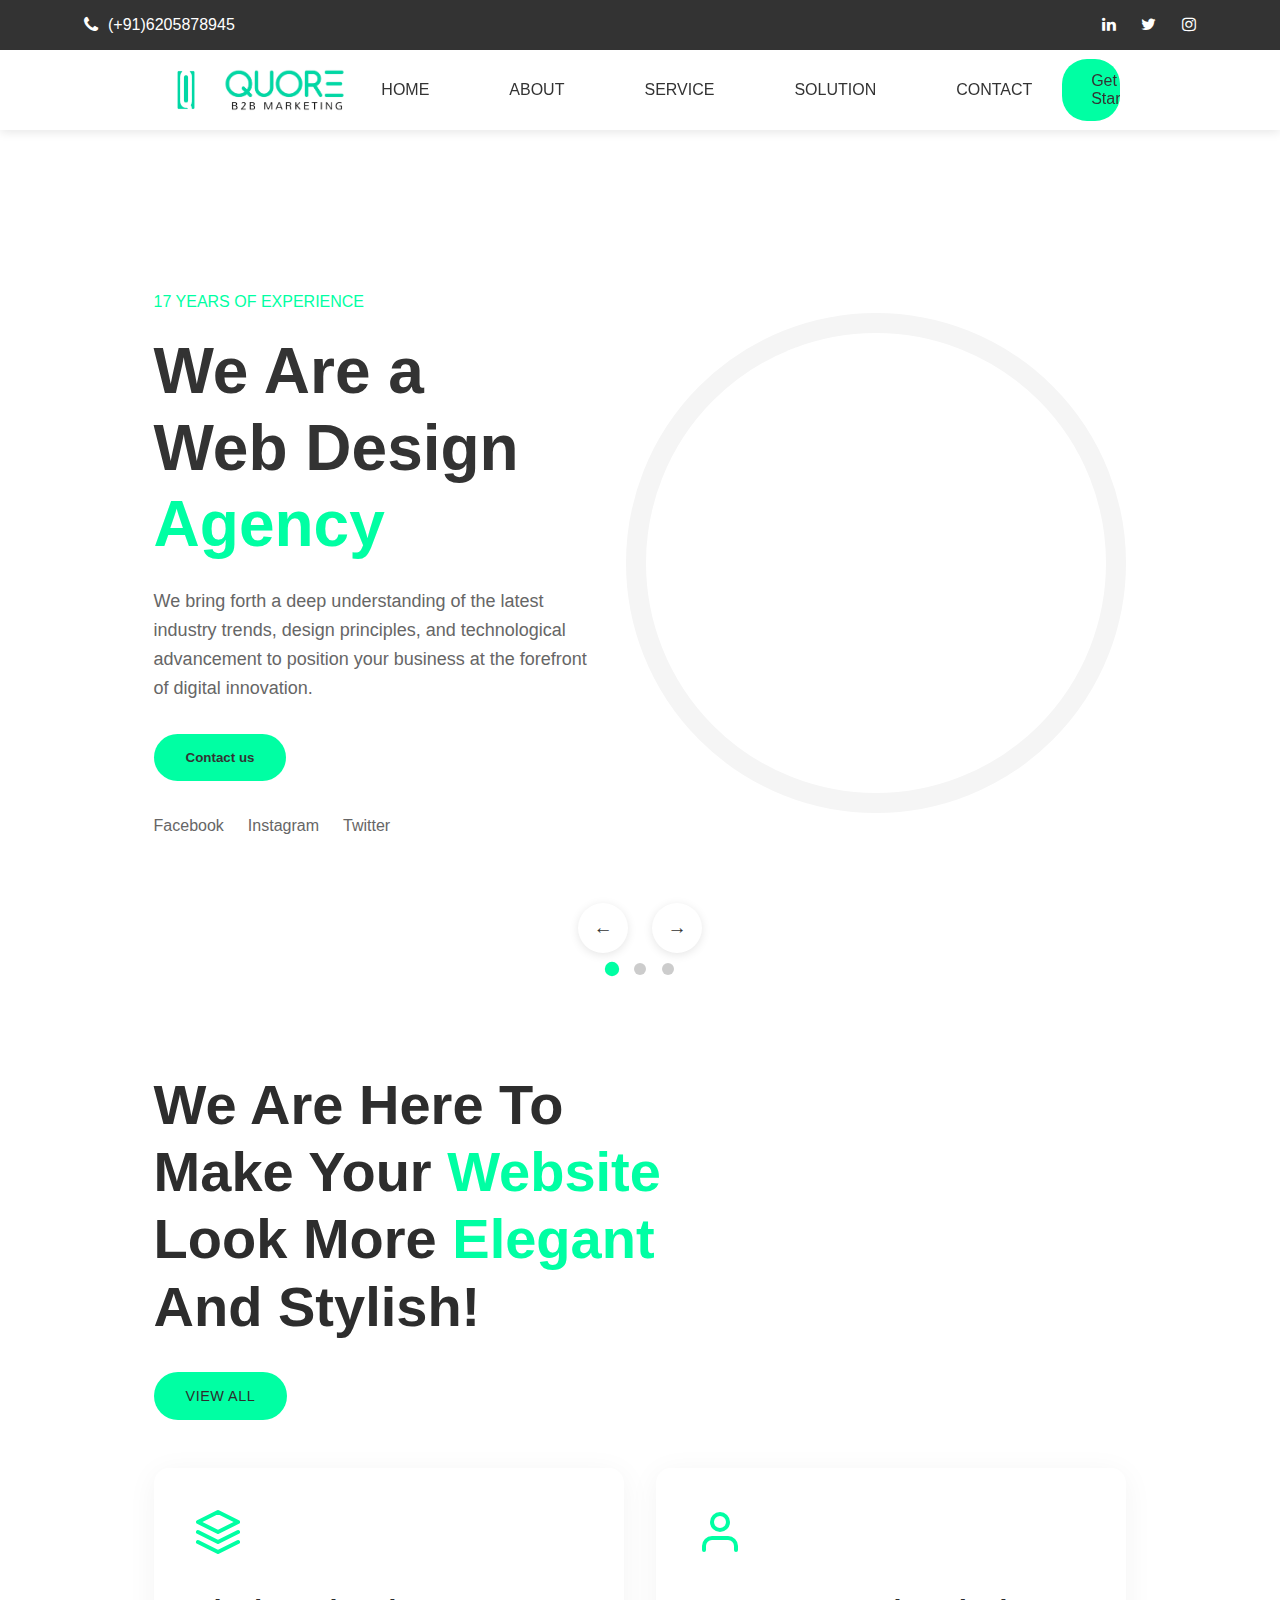
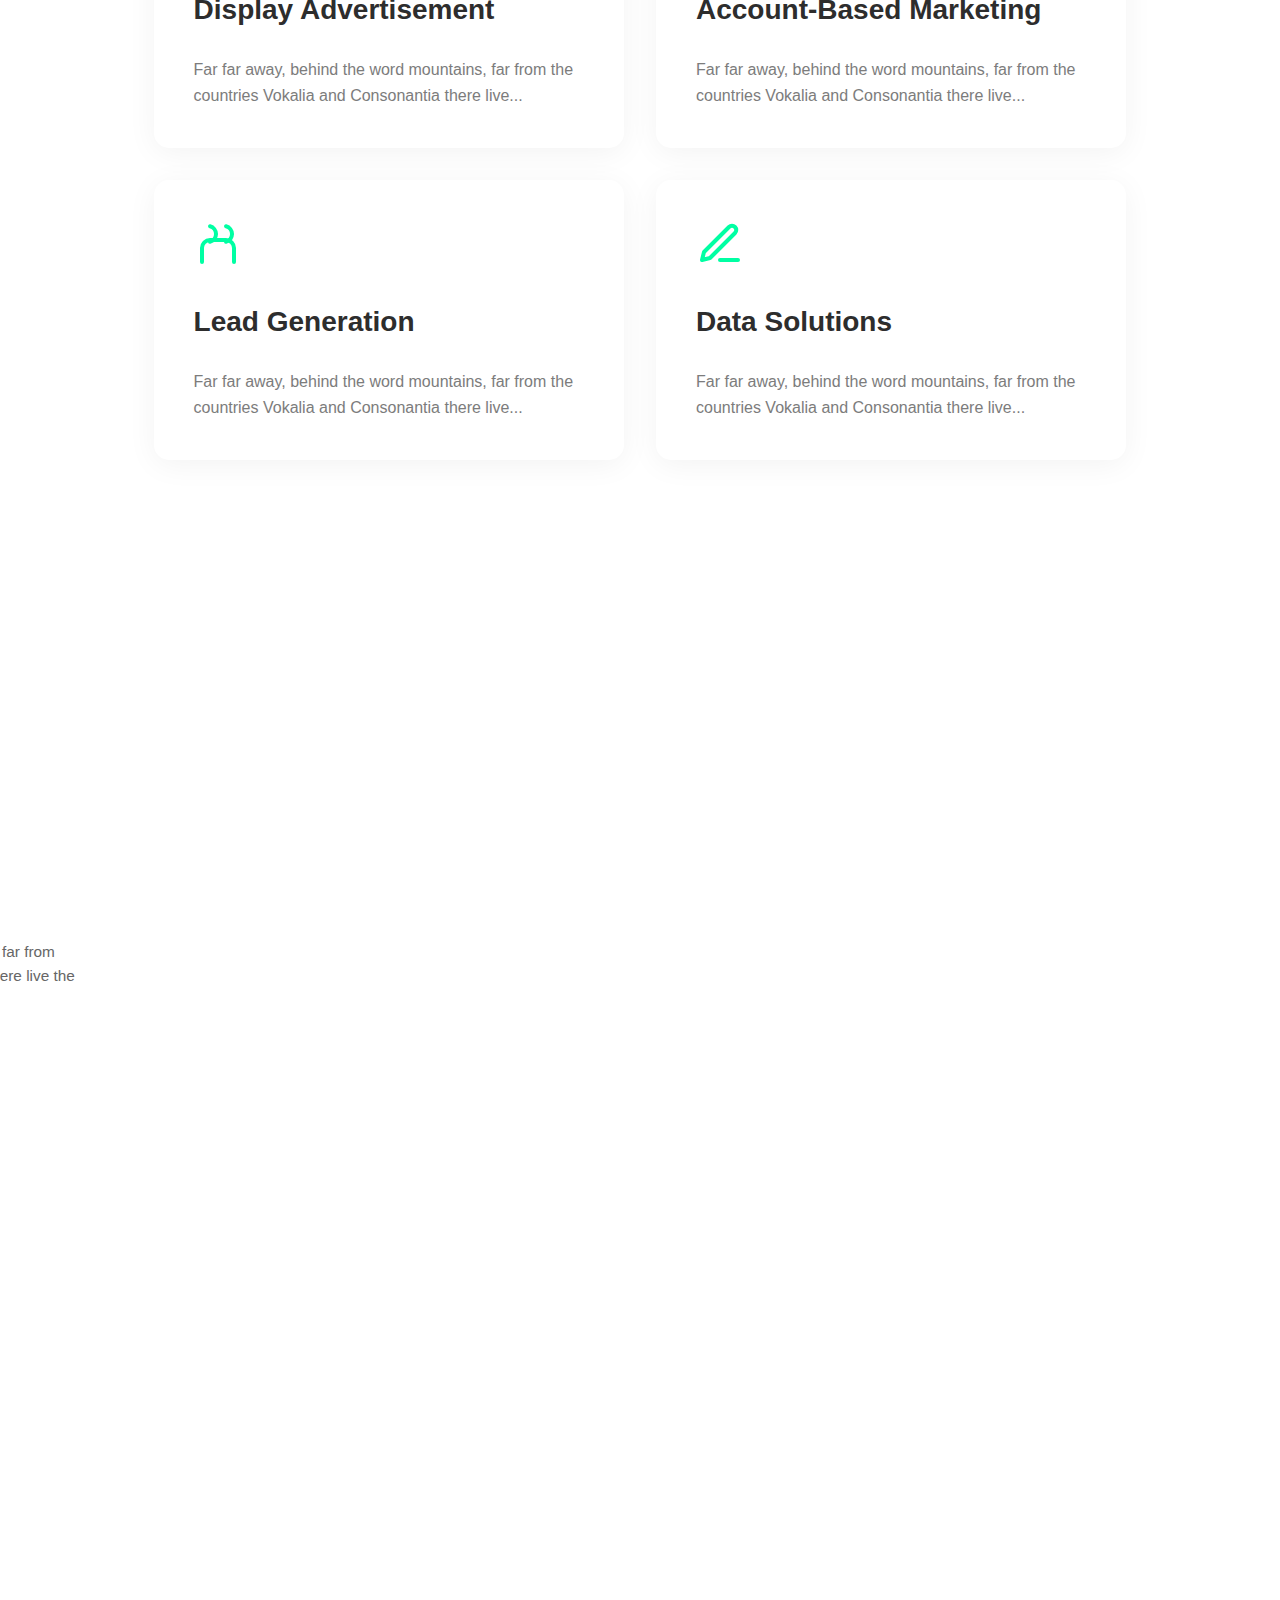
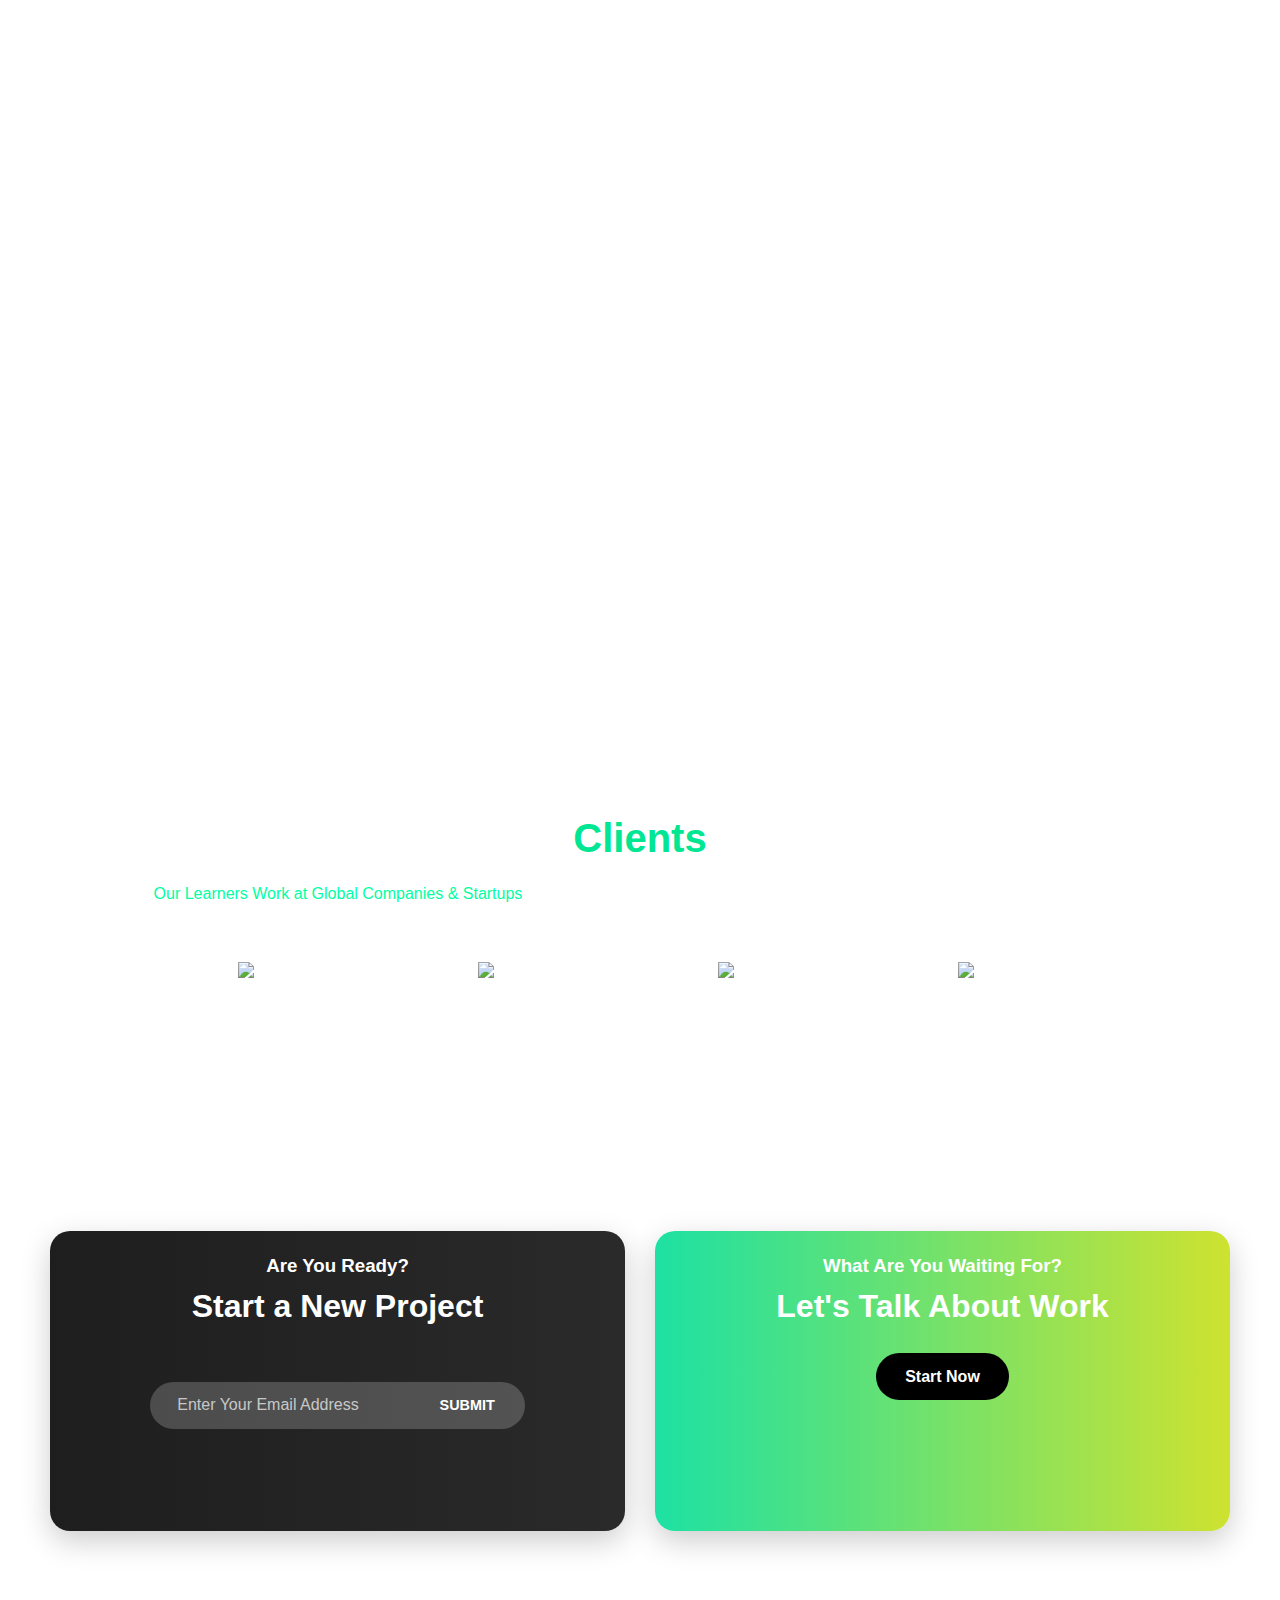
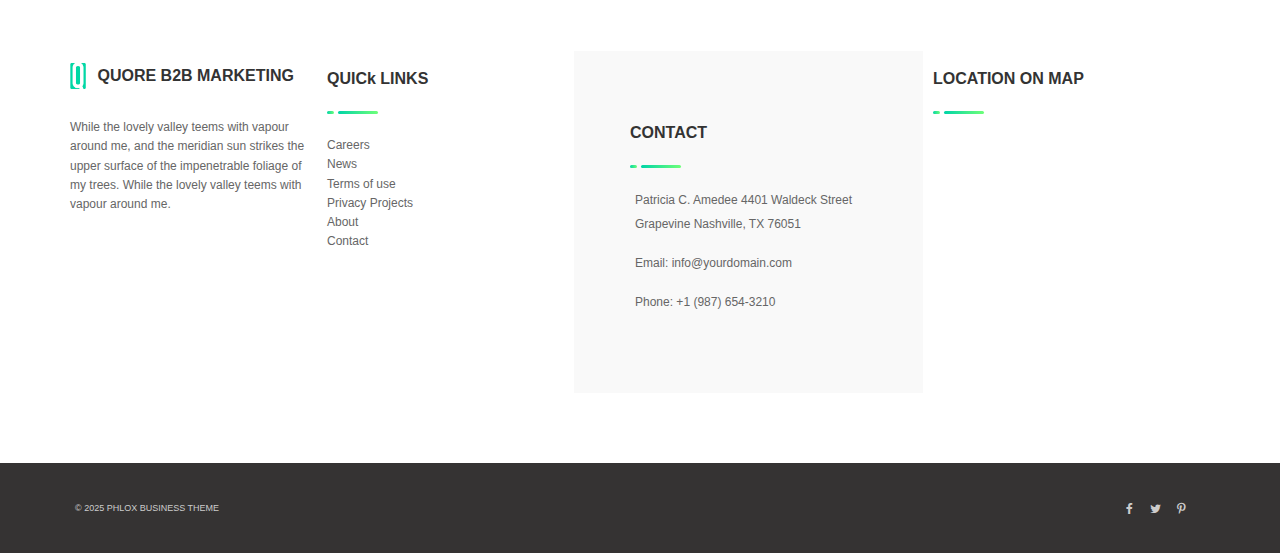
==== index.html @ 12287115 "publish to github" ====
<!DOCTYPE html>
<html lang="en">
  <head>
    <meta charset="UTF-8" />
    <meta name="viewport" content="width=device-width, initial-scale=1.0" />
    <link rel="stylesheet" href="https://cdnjs.cloudflare.com/ajax/libs/font-awesome/4.7.0/css/font-awesome.min.css">
    <link rel="stylesheet" href="styles/styles.css">
    <link rel="stylesheet" href="styles/service.css">
    <link rel="stylesheet" href="styles/home.css">
    <title> QUORE | B2B MARKETING</title>
  </head>
  <body>

    <footer id="footer">
        <div id="contact">
            <i class="fa fa-phone"></i>
            <span>(+91)6205878945 </span>
        </div>
        <div id="social-icons">
            <a href="#" title="Linkdin"><i class="fa fa-linkedin"></i></a>
            <a href="#" title="Twitter"><i class="fa fa-twitter"></i></a>
            <a href="#" title="Instagram"><i class="fa fa-instagram"></i></a>
        </div>
    </footer>

    <nav id="kazim" class="navbar">
      <div class="nav-left">
          <a href="#" class="logo">
              <img src="image/ICON.jpg" alt="gafru" class="logo-circle" />
              <img src="image/QUORE.png" alt="gafru" class="gafru-circle" />
          </a>
      </div>

      <div class="menu-toggle" id="menuToggle">
          <span></span>
          <span></span>
          <span></span>
      </div>

      <div class="nav-links" id="navLinks">
          <a href="index.html">HOME</a>
          <a href="about.html">ABOUT</a>
          <li class="r-dropdown">
            <a href="service.html">SERVICE</a>
            <div class="r-dropdown-content">
                <a href="/pages/displayAdvertisement.html">Display Advertisement</a>
                <a href="/pages/Account-Based Marketing.html">Account-Based Marketing</a>
                <a href="/pages/Lead Generation.html">Lead Generation</a>
                <a href="/pages/Data Solutions.html">Data Solutions</a>
                <a href="/pages/webdesign.html">webdesign</a>
            </div>
        </li>
        <li class="r-dropdown">
            <a href="solutions.html">SOLUTION</a>
            <div class="r-dropdown-content">
                <a href="/pages/sol1.html">Sol1</a>
                <a href="/pages/sol2.html">Sol2</a>
                <a href="/pages/sol3.html">Sol3</a>
                <a href="/pages/sol4.html">Sol4</a>
                <a href="/pages/sol5.html">Sol5</a>
            </div>
        </li>
          <a href='contact.html'>CONTACT</a>
      </div>

      <button class="nav-button">Get Started</button>
  </nav>

    <div class="hero-container">
      <div class="hero-slider">
        <!-- Slide 1 -->
        <section class="hero active">
          <div class="hero-content">
            <p class="subtitle">17 YEARS OF EXPERIENCE</p>
            <h1 class="hero-title">
              We Are a<br />Web Design <span>Agency</span>
            </h1>
            <p class="hero-description">
              We bring forth a deep understanding of the latest industry trends,
              design principles, and technological advancement to position your
              business at the forefront of digital innovation.
            </p>
            <button class="cta-button">Contact us</button>
            <div class="social-links">
              <a href="#">Facebook</a>
              <a href="#">Instagram</a>
              <a href="#">Twitter</a>
            </div>
          </div>
          <div class="hero-image">
            <div class="circle-frame">
              <img
                src="https://demo.phlox.pro/business-2/wp-content/uploads/sites/57/2022/04/img1-822x822.jpg"
                alt="Professional designer working"
              />
            </div>
          </div>
        </section>

        <!-- Slide 2 -->
        <section class="hero">
          <div class="hero-content">
            <p class="subtitle">INNOVATIVE SOLUTIONS</p>
            <h1 class="hero-title">
              Creative<br />Digital <span>Solutions</span>
            </h1>
            <p class="hero-description">
              Transform your digital presence with our cutting-edge web
              solutions. We create memorable online experiences that engage your
              audience and drive results.
            </p>
            <button class="cta-button">Learn More</button>
            <div class="social-links">
              <a href="#">Facebook</a>
              <a href="#">Instagram</a>
              <a href="#">Twitter</a>
            </div>
          </div>
          <div class="hero-image">
            <div class="circle-frame">
              <img
                src="https://demo.phlox.pro/business-2/wp-content/uploads/sites/57/2022/04/img2-822x822.jpg"
                alt="Digital solutions"
              />
            </div>
          </div>
        </section>

        <!-- Slide 3 -->
        <section class="hero">
          <div class="hero-content">
            <p class="subtitle">EXPERT TEAM</p>
            <h1 class="hero-title">Bringing<br />Ideas to <span>Life</span></h1>
            <p class="hero-description">
              Our team of experts combines creativity with technical expertise
              to deliver outstanding results. Let us help you build your dream
              website.
            </p>
            <button class="cta-button">Get Started</button>
            <div class="social-links">
              <a href="#">Facebook</a>
              <a href="#">Instagram</a>
              <a href="#">Twitter</a>
            </div>
          </div>
          <div class="hero-image">
            <div class="circle-frame">
              <img
                src="https://demo.phlox.pro/business-2/wp-content/uploads/sites/57/2022/04/img3-822x822.jpg"
                alt="Team collaboration"
              />
            </div>
          </div>
        </section>
      </div>

      <div class="dotarrow">
      <div class="slider-nav">
        <button class="slider-button prev">←</button>
        <button class="slider-button next">→</button>
      </div>

      <div class="slider-dots">
        <span class="dot active"></span>
        <span class="dot"></span>
        <span class="dot"></span>
      </div>
    </div>
    </div>



    <!--We Are Here To-->
    <section class="services">
      <div class="services-header">
        <h2 class="services-title">
          We Are Here To<br />
          Make Your <span>Website</span><br />
          Look More <span>Elegant</span><br />
          And Stylish!
        </h2>
        <a href="#" class="view-all-btn">View all</a>
      </div>
      <div class="services-grid">
        <div class="service-card">
          <svg
            class="service-icon"
            width="50"
            height="50"
            viewBox="0 0 24 24"
            fill="none"
            stroke="currentColor"
            stroke-width="2"
            stroke-linecap="round"
            stroke-linejoin="round"
          >
            <path d="M12 2L2 7l10 5 10-5-10-5zM2 17l10 5 10-5M2 12l10 5 10-5" />
          </svg>  
          <h3>Display Advertisement</h3>
          <p>
            Far far away, behind the word mountains, far from the countries
            Vokalia and Consonantia there live...
          </p>
        </div>
        <div class="service-card">
          <svg
            class="service-icon"
            width="50"
            height="50"
            viewBox="0 0 24 24"
            fill="none"
            stroke="currentColor"
            stroke-width="2"
            stroke-linecap="round"
            stroke-linejoin="round"
          >
            <path d="M20 21v-2a4 4 0 0 0-4-4H8a4 4 0 0 0-4 4v2" />
            <circle cx="12" cy="7" r="4" />
          </svg>
          <h3>Account-Based Marketing</h3>
          <p>
            Far far away, behind the word mountains, far from the countries
            Vokalia and Consonantia there live...
          </p>
        </div>
        <div class="service-card">
          <svg
            class="service-icon"
            width="50"
            height="50"
            viewBox="0 0 24 24"
            fill="none"
            stroke="currentColor"
            stroke-width="2"
            stroke-linecap="round"
            stroke-linejoin="round"
          >
            <path d="M4 21v-7a4 4 0 0 1 4-4h8a4 4 0 0 1 4 4v7" />
            <path d="M16 3.13a4 4 0 0 1 0 7.75" />
            <path d="M8 3.13a4 4 0 0 1 0 7.75" />
          </svg>     
          <h3>Lead Generation</h3>
          <p>
            Far far away, behind the word mountains, far from the countries
            Vokalia and Consonantia there live...
          </p>
        </div>
        <div class="service-card">
          <svg
            class="service-icon"
            width="50"
            height="50"
            viewBox="0 0 24 24"
            fill="none"
            stroke="currentColor"
            stroke-width="2"
            stroke-linecap="round"
            stroke-linejoin="round"
          >
            <path d="M12 20h9" />
            <path d="M16.5 3.5a2.121 2.121 0 0 1 3 3L7 19l-4 1 1-4L16.5 3.5z" />
          </svg>
          <h3>Data Solutions</h3>
          <p>
            Far far away, behind the word mountains, far from the countries
            Vokalia and Consonantia there live...
          </p>
        </div>
      </div>
   
      </div>


      <!--Learn more-->
      <!--3rd section-->
      <div class="container-unique">
        <div class="card-unique">
            <div class="overlay-unique"></div>
            <div class="content-unique">
                <div class="image-section-unique">
                    <img src="https://thumbs.dreamstime.com/b/african-woman-using-social-media-tablet-sitting-cafe-american-digital-to-promote-her-e-business-indoors-internet-marketing-200433494.jpg" alt="Woman working at desk" loading="lazy">
                </div>
                <div class="text-section-unique">
                    <h1>Learn more about our <span class="highlight-unique">missions</span></h1>
                    <p>Far far away, behind the word mountains, far from the countries Vokalia and Consonantia, there live the blind texts...</p>
                    <button class="read-more-unique" id="readMoreBtn">Read More</button>
                </div>
            </div>
        </div>
    </div>
    <div id="container">
      <div id="stats-card">
          <div class="stat">
              <div class="number" data-target="380">0+</div>
              <div class="label">Projects</div>
          </div>
          <div class="stat">
              <div class="number" data-target="3500">0+</div>
              <div class="label">Users' Comments</div>
          </div>
          <div class="stat">
              <div class="number" data-target="100">0+</div>
              <div class="label">Happy Clients</div>
          </div>
      </div>
      <div id="content-card">
          <h1>We <span>Love</span> What<br>We Do</h1>
          <p>Far far away, behind the word mountains, far from the countries Vokalia and Consonantia, there live the blind texts.</p>
          <ul class="features">
              <li>Far far away, behind the word mountains</li>
              <li>Large language ocean</li>
              <li>Far from the countries Vokalia and Consonantia</li>
          </ul>
      </div>
  </div>

  <section class="client-section">
    <h2 class="section-title">Clients</h2>
    <p class="subtitle">Our Learners Work at Global Companies & Startups</p>
    
    <div class="logo-container">
        <div class="logo-scroll">
            <!-- Unique logos with original colors -->
            <div class="logo-item">
                <img src="https://www.shutterstock.com/image-vector/abstract-call-center-contact-us-600nw-2174864233.jpg" alt="Client 1">
            </div>
            <div class="logo-item">
                <img src="https://www.shutterstock.com/image-vector/client-colored-rainbow-word-text-260nw-1192699408.jpg" alt="Client 2">
            </div>
            <div class="logo-item">
                <img src="https://seekvectorlogo.com/wp-content/uploads/2019/03/amdocs-vector-logo.png" alt="Client 3">
            </div>
            <div class="logo-item">
                <img src="https://upload.wikimedia.org/wikipedia/commons/thumb/a/a9/Amazon_logo.svg/2560px-Amazon_logo.svg.png" alt="Client 4">
            </div>
            <div class="logo-item">
                <img src="https://upload.wikimedia.org/wikipedia/commons/thumb/4/44/Microsoft_logo.svg/2048px-Microsoft_logo.svg.png" alt="Client 5">
            </div>
            <div class="logo-item">
                <img src="https://upload.wikimedia.org/wikipedia/commons/thumb/2/2f/Google_2015_logo.svg/2560px-Google_2015_logo.svg.png" alt="Client 6">
            </div>
            <div class="logo-item">
                <img src="https://www.shutterstock.com/image-vector/client-colored-rainbow-word-text-260nw-1192699408.jpg" alt="Client 7">
            </div>
            <div class="logo-item">
                <img src="https://upload.wikimedia.org/wikipedia/commons/thumb/f/fa/Apple_logo_black.svg/505px-Apple_logo_black.svg.png" alt="Client 8">
            </div>
            <div class="logo-item">
                <img src="https://upload.wikimedia.org/wikipedia/commons/thumb/f/fa/Apple_logo_black.svg/505px-Apple_logo_black.svg.png" alt="Client 9">
            </div>
            <div class="logo-item">
                <img src="https://upload.wikimedia.org/wikipedia/commons/thumb/0/08/Netflix_2015_logo.svg/2560px-Netflix_2015_logo.svg.png" alt="Client 10">
            </div>
        </div>
    </div>
</section>
    </section>
    <div id="top-section">
    <div id="box-dark" class="box">
        <h3>Are You Ready?</h3>
        <h2>Start a New Project</h2>
        <div class="input-container">
            <input type="email" id="email-input" placeholder="Enter Your Email Address" />
            <span id="submit-text">SUBMIT</span>
        </div>
    </div>
    <div id="box-light" class="box">
        <h3>What Are You Waiting For?</h3>
        <h2>Let's Talk About Work</h2>
        <button id="start-button"><span>Start Now</span></button>
    </div>
</div>
  <!-- Footer Section -->
  <footer>
    <div class="footer-container">
        
        <!-- Company Info -->
        <div class="footer-section company-info">
            <div id="dh1">
                <img src="image/ICON.jpg" alt="Company Logo" class="dlogo1">
            <span id="dheading">QUORE B2B MARKETING</span></div>
            <p>While the lovely valley teems with vapour around me, and the meridian sun strikes the upper surface of the impenetrable foliage of my trees. While the lovely valley teems with vapour around me.</p>
        </div>

        <!-- Quick Links (Updated) -->
        <div class="footer-section quick-links">
            <div id="dh2">QUICk LINKS</div>
            <div class="underline2">
                <div class="line1"></div>
                <div class="line2"></div>
            </div>
            <ul>
                <li><a href="#">Careers</a></li>
                <li><a href="#">News</a></li>
                <li><a href="#">Terms of use</a></li>
                <li><a href="#">Privacy Projects</a></li>
                <li><a href="#">About</a></li>
                <li><a href="#">Contact</a></li>
            </ul>
        </div>

        <!-- Contact Details -->
        <div class="footer-section contact">
            <div id="dh3">CONTACT</div>
            <div class="underline2">
                <div class="line1"></div>
                <div class="line2"></div>
            </div>
            <p>Patricia C. Amedee 4401 Waldeck Street Grapevine Nashville, TX 76051</p>
            <p>Email: info@yourdomain.com</p>
            <p>Phone: +1 (987) 654-3210</p>
        </div>

        <!-- Google Map -->
        <div class="footer-section map2">
            <div id="dh4">LOCATION ON MAP</div>
            <div class="underline2">
                <div class="line1"></div>
                <div class="line2"></div>
            </div>
            <iframe 
                src="https://www.google.com/maps/embed?pb=!1m18!1m12!1m3!1d3783.2294415337057!2d73.856743!3d18.5204303!2m3!1f0!2f0!3f0!3m2!1i1024!2i768!4f13.1!3m3!1m2!1s0x3bc2c08744a74c81%3A0x4cbe7e56a3d1a1a9!2sPune%2C%20Maharashtra%2C%20India!5e0!3m2!1sen!2sin!4v1633958808463!5m2!1sen!2sin
                "
                width="310"
                height="160"
                style="border:0;"
                allowfullscreen=""
                loading="lazy">
            </iframe>
        </div>
    </div>
</footer>

<!-- downav-->
  <!-- Footer-Bottom -->
  <div id="footer-bottom">
    <div class="dcopy">&copy; 2025 PHLOX BUSINESS THEME</div>
    <div class="social-icons">
      <a href="https://www.facebook.com" target="_blank"
        ><i class="fa fa-facebook-f"></i
      ></a>
      <a href="https://www.twitter.com" target="_blank"
        ><i class="fa fa-twitter"></i
      ></a>
      <a href="https://www.pinterest.com" target="_blank"
        ><i class="fa fa-pinterest-p"></i
      ></a>
    </div>
    </div>
    <script src="script.js"></script>
    <script src="script1.js"></script>

</body>
</html>
---- styles/styles.css ----
/* nav down white  */
/* Reset default styles */
* {
  margin: 0;
  padding: 0;
  box-sizing: border-box;
}

/* Main navbar container */
#kazim.navbar {
  position: sticky;
  top: 0;
  left: 0;
  right: 0;
  width: 100%;
  height: 80px;
  background: #ffffff;
  display: flex;
  justify-content: space-between;
  align-items: center;
  padding: 0 5%;
  box-shadow: 0 2px 10px rgba(0, 0, 0, 0.1);
  z-index: 9999;
}

/* Wrapper for better positioning */
.nav-wrapper {
  position: relative;
  width: 100%;
  height: 80px;
}

/* Logo section */
.nav-logo {
  flex: 0 0 auto;
  padding: 10px 0;
}

/* Navigation links container */
.nav-links {
  display: flex;
  align-items: center;
  gap: 30px;
}

/* Individual navigation items */
.nav-item {
  position: relative;
  padding: 10px 0;
}

/* For browsers that support sticky */
@supports (position: sticky) {
  #kazim.navbar {
      position: sticky;
  }
}

/* For browsers that don't support sticky */
@supports not (position: sticky) {
  #kazim.navbar {
      position: fixed;
  }
}

/* Mobile menu button */
.mobile-menu {
  display: none;
  cursor: pointer;
  background: none;
  border: none;
  padding: 10px;
}

/* Responsive Breakpoints */
@media screen and (max-width: 1024px) {
  #kazim.navbar {
      height: 70px;
      padding: 0 4%;
  }

  .nav-wrapper {
      height: 70px;
  }
}

@media screen and (max-width: 768px) {
  #kazim.navbar {
      height: 160px;
  }

  .nav-wrapper {
      height: 60px;
  }

  .mobile-menu {
      display: block;
  }

  .nav-links {
      position: absolute;
      top: 60px;
      left: 0;
      width: 100%;
      background: #ffffff;
      flex-direction: column;
      padding: 20px;
      gap: 15px;
      transform: translateY(-100%);
      opacity: 0;
      visibility: hidden;
      transition: all 0.3s ease;
      box-shadow: 0 2px 10px rgba(0, 0, 0, 0.1);
  }

  .nav-links.active {
      transform: translateY(0);
      opacity: 1;
      visibility: visible;
  }
}

@media screen and (max-width: 480px) {
  #kazim.navbar {
      height: 140px;
      padding: 0 3%;
  }

  .nav-wrapper {
      height: 50px;
  }

  .nav-item {
      padding: 8px 0;
  }
}

/* Animation for navbar on scroll */
@keyframes slideDown {
  from {
      transform: translateY(-100%);
  }
  to {
      transform: translateY(0);
  }
}

.navbar-scrolled {
  animation: slideDown 0.5s ease forwards;
}
* {
  margin: 0;
  padding: 0;
  box-sizing: border-box;
  font-family: "Inter", sans-serif;
}



 body {
  font-family: 'Inter', sans-serif;
  background-color: rgb(255, 255, 255);
  color: var(--text-color);
  line-height: 1.6;
  overflow-x: hidden;
  height: 100%;
  padding-top: 160px;
  color: white;
 
} 

#kazim.navbar {
  position: fixed;
  top: 0;
  left: 0;
  width: 100%;
  display: flex;
  justify-content: space-between;
  align-items: center;
  padding: 1.5rem 5%;
  background: #ffffff;
  box-shadow: 0 2px 10px rgba(0, 0, 0, 0.1);
  z-index: 1000;
  transition: all 0.3s ease;
}

#kazim.navbar.scrolled {
  padding: 1rem 5%;
  background: rgba(255, 255, 255, 0.95);
  backdrop-filter: blur(10px);
}

.nav-left { * {
  margin: 0;
  padding: 0;
  box-sizing: border-box;
  font-family: "Inter", sans-serif;
  display: flex;
  align-items: center;
}



#kazim.navbar {
  position: fixed;
  top: 0;
  left: 0;
  width: 100%;
  display: flex;
  justify-content: space-between;
  align-items: center;
  padding: 1.5rem 5%;
  background: #ffffff;
  box-shadow: 0 2px 10px rgba(0, 0, 0, 0.1);
  z-index: 1000;
  transition: all 0.3s ease;
}

#kazim.navbar.scrolled {
  padding: 1rem 5%;
  background: rgba(255, 255, 255, 0.95);
  backdrop-filter: blur(10px);
}


.logo {
  display: flex;
  align-items: center;
  gap: 10px;
  text-decoration: none;
  transition: transform 0.3s ease;
}

.logo:hover {
  transform: scale(1.05);
}

.logo-circle {
  width: 44px;
  height: 44px;
  border-radius: 70%;
  margin-left: 100px;
  transition: transform 0.3s ease;
}

.gafru-circle {
  height: 80px;
  width: auto;
  transition: transform 0.3s ease;
}

.menu-toggle {
  display: none;
  flex-direction: column;
  justify-content: space-between;
  width: 30px;
  height: 21px;
  cursor: pointer;
  position: relative;
  z-index: 1001;
}

.menu-toggle span {
  display: block;
  width: 100%;
  height: 3px;
  background-color: #333;
  transition: all 0.3s ease-in-out;
}

.nav-links {
  display: flex;
  gap: 3rem;
  transition: all 0.3s ease;
}

.nav-links a {
  text-decoration: none;
  color: #333;
  font-size: 0.95rem;
  font-weight: 500;
  transition: all 0.3s ease;
  position: relative;
  padding: 5px 0;
}

.nav-links a:hover {
  color: #00ffa3;
}

.nav-links a::after {
  content: "";
  position: absolute;
  width: 0;
  height: 2px;
  bottom: -4px;
  left: 0;
  background-color: #00ffa3;
  transition: width 0.3s ease;
}

.nav-links a:hover::after {
  width: 100%;
}

.nav-button {
  padding: 0.75rem 1.5rem;
  background: #00ffa3;
  color: #333;
  border: none;
  border-radius: 25px;
  font-size: 0.95rem;
  font-weight: 500;
  cursor: pointer;
  transition: all 0.3s ease;
  margin-right: 100px;
  position: relative;
  overflow: hidden;
}

.nav-button:before {
  content: '';
  position: absolute;
  top: 50%;
  left: 50%;
  width: 0;
  height: 0;
  background: rgba(255, 255, 255, 0.2);
  border-radius: 50%;
  transform: translate(-50%, -50%);
  transition: width 0.6s ease, height 0.6s ease;
}

.nav-button:hover:before {
  width: 300px;
  height: 300px;
}

.nav-button:hover {
  background: #00e693;
  transform: translateY(-2px);
}

@media screen and (max-width: 1200px) {
  .nav-links {
      gap: 2rem;
  }

  .logo-circle {
      margin-left: 50px;
  }

  .nav-button {
      margin-right: 50px;
  }
}

@media screen and (max-width: 968px) {
  .menu-toggle {
      display: flex;
      margin-right: 20px;
  }

  .nav-links {
      position: fixed;
      top: 0;
      right: -100%;
      width: 100%;
      height: 100vh;
      background: rgba(255, 255, 255, 0.98);
      backdrop-filter: blur(10px);
      flex-direction: column;
      align-items: center;
      justify-content: center;
      gap: 2rem;
      transition: right 0.3s ease;
  }

  .nav-links.active {
      right: 0;
  }

  .nav-links a {
      font-size: 1.1rem;
      opacity: 0;
      transform: translateY(20px);
  }

  .nav-links.active a {
      opacity: 1;
      transform: translateY(0);
      transition: opacity 0.3s ease, transform 0.3s ease;
  }

  .nav-button {
      display: none;
  }

  .menu-toggle.active span:nth-child(1) {
      transform: translateY(9px) rotate(45deg);
  }

  .menu-toggle.active span:nth-child(2) {
      opacity: 0;
  }

  .menu-toggle.active span:nth-child(3) {
      transform: translateY(-9px) rotate(-45deg);
  }
}

@media screen and (max-width: 480px) {
  .logo-circle {
      margin-left: 20px;
      width: 36px;
      height: 36px;
  }

  .gafru-circle {
    width: 50%;
    height: 50%;
  }

  #kazim.navbar {
      padding: 1rem 3%;
  }
}
  display: flex;
  align-items: center;
}

.logo {
  display: flex;
  align-items: center;
  gap: 10px;
  text-decoration: none;
  transition: transform 0.3s ease;
}

.logo:hover {
  transform: scale(1.05);
}

.logo-circle {
  width: 44px;
  height: 44px;
  border-radius: 70%;
  margin-left: 100px;
  transition: transform 0.3s ease;
}

.gafru-circle {
  height: 24px;
  width: auto;
  transition: transform 0.3s ease;
}

.menu-toggle {
  display: none;
  flex-direction: column;
  justify-content: space-between;
  width: 30px;
  height: 21px;
  cursor: pointer;
  position: relative;
  z-index: 1001;
}

.menu-toggle span {
  display: block;
  width: 100%;
  height: 3px;
  background-color: #333;
  transition: all 0.3s ease-in-out;
}

.nav-links {
  display: flex;
  gap: 3rem;
  transition: all 0.3s ease;
}

.nav-links a {
  text-decoration: none;
  color: #333;
  font-size: 0.95rem;
  font-weight: 500;
  transition: all 0.3s ease;
  position: relative;
  padding: 5px 0;
}

.nav-links a:hover {
  color: #00ffa3;
}

.nav-links a::after {
  content: "";
  position: absolute;
  width: 0;
  height: 2px;
  bottom: -4px;
  left: 0;
  background-color: #00ffa3;
  transition: width 0.3s ease;
}

.nav-links a:hover::after {
  width: 100%;
}

.nav-button {
  padding: 0.75rem 1.5rem;
  background: #00ffa3;
  color: #333;
  border: none;
  border-radius: 25px;
  font-size: 0.95rem;
  font-weight: 500;
  cursor: pointer;
  transition: all 0.3s ease;
  margin-right: 100px;
  position: relative;
  overflow: hidden;
}

.nav-button:before {
  content: '';
  position: absolute;
  top: 50%;
  left: 50%;
  width: 0;
  height: 0;
  background: rgba(255, 255, 255, 0.2);
  border-radius: 50%;
  transform: translate(-50%, -50%);
  transition: width 0.6s ease, height 0.6s ease;
}

.nav-button:hover:before {
  width: 300px;
  height: 300px;
}

.nav-button:hover {
  background: #00e693;
  transform: translateY(-2px);
}

@media screen and (max-width: 1200px) {
  .nav-links {
      gap: 2rem;
  }

  .logo-circle {
      margin-left: 50px;
  }

  .nav-button {
      margin-right: 50px;
  }
}

@media screen and (max-width: 968px) {
  .menu-toggle {
      display: flex;
      margin-right: 20px;
  }

  .nav-links {
      position: fixed;
      top: 0;
      right: -100%;
      width: 100%;
      height: 100vh;
      background: rgba(255, 255, 255, 0.98);
      backdrop-filter: blur(10px);
      flex-direction: column;
      align-items: center;
      justify-content: center;
      gap: 2rem;
      transition: right 0.3s ease;
  }

  .nav-links.active {
      right: 0;
  }

  .nav-links a {
      font-size: 1.1rem;
      opacity: 0;
      transform: translateY(20px);
  }

  .nav-links.active a {
      opacity: 1;
      transform: translateY(0);
      transition: opacity 0.3s ease, transform 0.3s ease;
  }

  .nav-button {
      display: none;
  }

  .menu-toggle.active span:nth-child(1) {
      transform: translateY(9px) rotate(45deg);
  }

  .menu-toggle.active span:nth-child(2) {
      opacity: 0;
  }

  .menu-toggle.active span:nth-child(3) {
      transform: translateY(-9px) rotate(-45deg);
  }
}

@media screen and (max-width: 480px) {
  .logo-circle {
      margin-left: 20px;
      width: 36px;
      height: 36px;
  }

  .gafru-circle {
      height: 20px;
  }

  #kazim.navbar {
      padding: 1rem 3%;
  }
}










/* Navbar Styles */
.navbar {
  display: flex;
  justify-content: space-between;
  align-items: center;
  padding: 1rem 10%;
  position: fixed;
  width: 100%;
  top: 0;
  background: white;
  z-index: 1000;
  box-shadow: 0 2px 10px rgba(0, 0, 0, 0.1);
}

.nav-left {
  display: flex;
  align-items: center;
  gap: 0.5rem;
}

.logo-container {
  display: flex;
  align-items: center;
  gap: 10px;
}

.logo-circle {
  width: 60px;
  height: 60px;
  background-color: #fff;
  border-radius: 50%;
  display: flex;
  align-items: center;
  justify-content: center;
  overflow: hidden;
}

.logo-circle img {
  width: 60%;
  height: auto;
  border-radius: 50%;
}

.brand-text {
  font-size: 18px;
  font-weight: 600;
  white-space: nowrap;
  color: #434343;
}

.nav-links {
  display: flex;
  gap: 2.5rem;
}

.nav-links a {
  text-decoration: none;
  color: #333;
  font-size: 1rem;
  font-weight: 500;
  padding: 0.5rem 1rem;
  transition: color 0.3s ease, background-color 0.3s ease;
}

.nav-links a:hover {
  color: #00ffa3;
  background-color: rgba(0, 255, 163, 0.1);
  border-radius: 5px;
}

.nav-button {
  padding: 0.8rem 1.8rem;
  background: #00ffa3;
  color: #333;
  border: none;
  border-radius: 25px;
  font-size: 1rem;
  font-weight: 500;
  cursor: pointer;
  transition: all 0.3s ease;
}

.nav-button:hover {
  background: #00e693;
  transform: translateY(-2px);
}

/* Responsive Design */
@media (max-width: 968px) {
  .navbar {
    padding: 1rem 5%;
  }

  .nav-links {
    gap: 1.5rem;
  }

  .brand-text {
    font-size: 16px;
  }
}

@media (max-width: 768px) {
  .navbar {
    flex-direction: column;
    text-align: center;
    padding: 1rem 3%;
  }

  .nav-left {
    flex-direction: column;
    gap: 5px;
  }

  .nav-links {
    flex-direction: column;
    gap: 10px;
    margin-top: 1rem;
  }

  .nav-button {
    margin-top: 1rem;
  }
}

@media (max-width: 480px) {
  .brand-text {
    font-size: 14px;
  }

  .nav-links a {
    font-size: 0.9rem;
    padding: 0.5rem;
  }

  .nav-button {
    padding: 0.6rem 1.5rem;
    font-size: 0.9rem;
  }
}


/* black nav*/

* {
    margin: 0;
    padding: 0;
    box-sizing: border-box;
    font-family: "Inter", sans-serif;
}



/* Top nav Bar / Footer Styles */
#footer {
    background-color: #333;
    color: #fff;
    display: flex;
    justify-content: space-between;
    align-items: center;
    padding: 12px 20px;
    position: fixed;
    top: 0;
    left: 0;
    width: 100%;
    z-index: 1001;
    height: 50px;
}

#footer #contact {
    display: flex;
    align-items: center;
    gap: 10px;
}

#footer #contact i {
    font-size: 18px;
    margin-left: clamp(20px, 5vw, 100px);
}

#footer #contact span {
    font-size: clamp(14px, 1.5vw, 16px);
    white-space: nowrap;
}

#footer #social-icons {
    display: flex;
    gap: clamp(15px, 2vw, 30px);
    margin-right: clamp(20px, 5vw, 100px);
}

#footer #social-icons a {
    color: #fff;
    text-decoration: none;
    font-size: clamp(14px, 1.5vw, 16px);
    transition: color 0.3s ease;
}

#footer #social-icons a:hover {
    color: #00ffa3;
}

/* Navigation Bar Styles */
#kazim.navbar {
    position: fixed;
    top: 50px; /* Adjusted to account for footer height */
    left: 0;
    width: 100%;
    display: flex;
    justify-content: space-between;
    align-items: center;
    padding: 1.5rem 5%;
    background: #ffffff;
    box-shadow: 0 2px 10px rgba(0, 0, 0, 0.1);
    z-index: 1000;
    transition: all 0.3s ease;
}
/* Responsive Design */
@media screen and (max-width: 968px) {
    body {
        padding-top: 230px; /* Increased to accommodate stacked footer items */
    }

    #footer {
        height: auto;
        flex-direction: column;
        gap: 10px;
        padding: 10px;
    }

    #footer #contact {
        width: 100%;
        justify-content: center;
        margin: 0;
    }

    #footer #contact i {
        margin-left: 0;
    }

    #footer #contact span {
        font-size: 14px;
    }

    #footer #social-icons {
        width: 100%;
        justify-content: center;
        margin: 0;
        gap: 20px;
    }

    #kazim.navbar {
        top: 70px; /* Adjusted for taller footer */
        flex-direction: row;
    }

    .menu-toggle {
        display: flex;
        margin-right: 20px;
        margin-top: 15px;
    }

    .nav-links {
        position: fixed;
        top: 70px; /* Adjusted to account for new footer position */
        right: -100%;
        width: 100%;
        height: calc(100vh - 70px); /* Adjusted height */
        background: rgba(255, 255, 255, 0.98);
        backdrop-filter: blur(10px);
        flex-direction: column;
        align-items: center;
        justify-content: center;
        gap: 2rem;
        transition: right 0.3s ease;
    }
}

@media screen and (max-width: 480px) {
    body {
        padding-top: 250px; /* Further increased for smaller screens */
    }

    #footer {
        padding: 8px 5px;
    }

    #footer #contact {
        flex-direction: column;
        gap: 5px;
    }

    #footer #contact span {
        font-size: 12px;
    }

    #footer #social-icons {
        gap: 15px;
    }

    #footer #social-icons a {
        font-size: 14px;
    }

    #kazim.navbar {
        top: 90px; /* Adjusted for taller footer on mobile */
        padding: 1rem 3%;
    }

    .nav-links {
        top: 90px; /* Adjusted for taller footer */
        height: calc(100vh - 90px);
    }
}




/* Stats card */
#stats-card {
  background: #87D86E; /* Green color */
  padding: 2rem; /* Reduced padding for smaller screens */
  border-radius: 1rem;
  color: white;
  background: linear-gradient(to right, #00d4a7, #6eff79);
  opacity: 0;
  transform: translateX(-100%);
  animation: slideInLeft 0.8s ease forwards;
  position: relative;
  width: 100%; /* Full width on smaller screens */
  z-index: 1;
  margin-bottom: 1rem; /* Added margin for spacing */
}

/* Content card */
#content-card {
  background: white;
  padding: 2rem; /* Reduced padding for smaller screens */
  border-radius: 1rem;
  box-shadow: 0 10px 30px rgba(0, 0, 0, 0.08);
  opacity: 0;
  transform: translateX(100%);
  animation: slideInRight 0.8s ease forwards 0.2s;
  position: relative; /* Changed to relative for better stacking */
  width: 100%; /* Full width on smaller screens */
  z-index: 2;
}

/* Media Queries for Responsiveness */
@media (max-width: 1024px) {
  .container-unique {
      padding: 1rem;
  }

  .card-unique {
      flex-direction: column; /* Stack sections vertically on tablets */
      min-height: auto;
  }

  .overlay-unique {
      width: 100%; /* Full width for overlay */
      height: 200px; /* Reduced height for overlay */
  }

  .content-unique {
      flex-direction: column; /* Stack content vertically */
      gap: 1rem;
  }

  .image-section-unique {
      padding: 1rem; /* Further reduced padding */
  }

  .text-section-unique {
      padding: 1rem; /* Further reduced padding */
  }

  #stats-card,
  #content-card {
      width: 100%; /* Full width for both cards */
      position: relative; /* Stack cards vertically */
      top: 0;
      right: 0;
      margin-bottom: 1rem; /* Added margin for spacing */
  }
}

@media (max-width: 768px) {
  .card-unique {
      border-radius: 20px; /* Reduced border radius for smaller screens */
  }

  .text-section-unique h1 {
      font-size: 2rem; /* Adjusted font size for phones */
  }

  .text-section-unique p {
      font-size: 1rem; /* Adjusted font size for phones */
  }

  .read-more-unique {
      padding: 6px 16px; /* Further reduced padding */
      font-size: 0.8rem; /* Adjusted font size */
  }
}

.stat {
  text-align: center;
  margin: 3rem 0;
}

.number {
  font-size: 4.5rem;
  font-weight: 700;
  margin-bottom: 0.5rem;
  line-height: 1;
}

.label {
  font-size: 0.9rem;
  text-transform: uppercase;
  letter-spacing: 1px;
  opacity: 0.9;
}

h1 {
  font-size: 3rem;
  font-weight: 700;
  margin-bottom: 2rem;
  line-height: 1.2;
}

h1 span {
  color: #2ecc71;
}

p {
  color: #666;
  line-height: 1.8;
  margin-bottom: 2rem;
  font-size: 1rem;
}

.features {
  list-style: none;
  margin-top: 2rem;
}

.features li {
  color: #666;
  margin: 1rem 0;
  display: flex;
  align-items: center;
  font-size: 1rem;
}

.features li::before {
  content: "✓";
  color: #87D86E;
  margin-right: 1rem;
  font-size: 1.1rem;
}

@media (max-width: 768px) {
  #container {
      padding: 1rem;
  }

  #stats-card, #content-card {
      width: 100%;
      position: relative;
      top: 0;
      right: 0;
      margin-bottom: 2rem;
  }
}  

/* Client css */
.client-section {
  padding: 60px 0;
  background: #fff;
  overflow: hidden;
}

.section-title {
  text-align: center;
  color: #00E693;
  margin-bottom: 10px;
  font-size: 2.5rem;
  font-weight: 700;
}

/* .subtitle {
  text-align: center;
  color: #666;
  margin-bottom: 50px;
  font-size: 1.2rem;
  font-weight: 300;
} */

.logo-container {
  width: 100%;
  overflow: hidden;
  position: relative;
}

.logo-scroll {
  display: flex;
  animation: scroll 30s linear infinite;
}

.logo-item {
  flex: 0 0 200px;
  height: 100px;
  margin: 0 20px;
  display: flex;
  align-items: center;
  justify-content: center;
  background: #fff;
 
  
  transition: transform 0.3s ease, box-shadow 0.3s ease;
}

.logo-item:hover {
  transform: translateY(-5px);
  box-shadow: 0 6px 12px rgba(0, 0, 0, 0.15);
}

.logo-item img {
  max-width: 150px;
  height: auto;
  transition: transform 0.3s ease;
}

.logo-item img:hover {
  transform: scale(1.1); /* Slightly enlarge the logo on hover */
}

@keyframes scroll {
  0% {
      transform: translateX(0);
  }
  100% {
      transform: translateX(-100%);
  }
}


 
/*    are you redy email*/

#top-section {
  display: flex;
  justify-content: center;
  gap: 30px;
  padding: 50px;
  color: white;
}
.box{
  padding: 40px;
  border-radius: 20px;
  text-align: center;
  box-shadow: 0 10px 30px rgba(0, 0, 0, 0.2);
}
#box-dark, #box-light {
  flex: 1;
  padding: 20px;
  border-radius: 20px;
  height: 300px;
}

#box-dark {
  background: linear-gradient(to right, #1e1e1e, #2a2a2a);
}
#top-section h2{
  font-size: 32px;
}

#box-light {
  background: linear-gradient(to right, #1de1a3, #cee230);
}
.input-container {
  display: flex;
  align-items: center;
  justify-content: space-between;
  background: rgba(255, 255, 255, 0.2);
  border-radius: 30px;
  padding: 5px 15px;
  width: 70%;
  margin: 50px auto 0;
  height: 18%;
}
#email-input {
  flex: 1;
  padding: 12px;
  border: none;
  background: transparent;
  color: white;
  font-size: 1rem;
  outline: none;
}

#email-input::placeholder {
  color: rgba(255, 255, 255, 0.7);
}

#submit-button {
  padding: 10px 20px;
  border: none;
  border-radius: 28px;
  height: 45px;
  cursor: pointer;
  transition: 0.3s;
  font-size: 1rem;
}

#submit-text {
  color: white;
  padding: 10px 15px;
  border-radius: 25px;
  font-size: 0.9rem;
  font-weight: bold;
  cursor: pointer;
  text-transform: uppercase;
}

#start-button {
  display: inline-block;
  padding: 12px 24px;
  font-size: 1rem;
  font-weight: bold;
  text-decoration: none;
  color: white;
  background-color: #000;
  border-radius: 25px;
  border: none;
  position: relative;
  overflow: hidden;
  cursor: pointer;
  margin-top: 4%;
  height: 18%;
  width: 25%;
}

#start-button::before {
  content: '';
  position: absolute;
  top: 50%;
  left: 50%;
  width: 300%;
  height: 300%;
  background: linear-gradient(to right, #1de1a3, #cee230);
  border-radius: 50%;
  transition: transform 0.4s ease-out;
  transform: translate(-50%, -50%) scale(0);
  opacity: 1;
  z-index: 0; 
}

#start-button:hover::before {
  transform: translate(-50%, -50%) scale(1);
} 

#start-button span {
  position: relative;
  z-index: 1;
}  
/* Responsive Styles */
@media (max-width: 1024px) {
  #top-section {
    flex-direction: column;
    align-items: center;
    text-align: center;
  }

  #box-dark, #box-light {
    width: 90%;
    height: auto;
    padding: 30px;
  }

  .input-container {
    width: 80%;
  }

  #start-button {
    width: 50%;
  }
}

@media (max-width: 768px) {
  .box {
    padding: 30px;
  }

  #top-section h2 {
    font-size: 28px;
  }

  #box-dark, #box-light {
    width: 100%;
    padding: 25px;
  }

  .input-container {
    flex-direction: row;
    width: 90%;
    padding: 10px;
    height: 50px;
  }
  #email-input {
    width: 100%;
    padding: 10px;
    font-size: 0.9rem;
  }

  #submit-button {
    width: 100%;
    margin-top: 10px;
    font-size: 0.9rem;
  }

  #start-button {
    width: 60%;
    font-size: 0.9rem;
    padding: 10px 20px;
  }
}

@media (max-width: 480px) {
  #top-section h2 {
    font-size: 24px;


    white-space: nowrap;
  }

  .box {
    padding: 20px;
    border-radius: 15px;
  }

  .input-container {
    width: 100%;
    display: flex;
  }

  #email-input {
    font-size: 0.6rem;
    padding: 0px;
  }

  #submit-button {
    font-size: 0.8rem;
    height: 40px;
    white-space: nowrap;
  }

  #start-button {
    width: 80%;
    font-size: 0.8rem;
    padding: 8px 16px;
    white-space: nowrap;
  }
  #submit-text{
    font-size: 10px;
    padding: 0px 0px;
  }
}



/*Gogle map all down side  */
.underline2{
  display: flex;
  gap: 2px;
  height: 3px;
  border-radius: 3px;
  margin-bottom: 20px;
}
.line1 {
  width: 7px;
  background: linear-gradient(to right, #00d4a7, #6eff79);
  margin-right: 10px;
  border-radius: 3px;
}
.line2 {
  width: 40px;
  background: linear-gradient(to right, #00d4a7, #6eff79);
  margin-left: -8px;
  border-radius: 3px;
}

/* Footer Styling */

footer {
  background-color:white;
  padding: 60px 0px;
  font-family: system-ui, -apple-system, BlinkMacSystemFont, 'Segoe UI', Roboto, Oxygen, Ubuntu, Cantarell, 'Open Sans', 'Helvetica Neue', sans-serif;
}

.footer-container {
  background-color: white;
  display: flex;
  justify-content: space-around;
  align-items: flex-start;
  flex-wrap: wrap;
  max-width: 100%;
  margin: auto;
  padding: 0px 100px 0px 60px;
  /* padding: 0px 115px 0px 67px; */
} 

/* Footer Sections */
.footer-section {
  background-color: white;
  flex: 1;
  min-width: 250px;
  min-height: 250px;
  padding: 10px;
  text-align: left;
  align-items: flex-start;
  margin: 10px 0px 10px 0px;
}
#dh2, #dh3, #dh4{
  color: #333333;
  font-size: 16px;
  font-weight: 600;
  margin-bottom: 20px;
  margin-top: 5px;
}

/* Company Info */
.dlogo1 {
  width: 40px;
  height: 30px;
  margin-bottom: -10px;
}
.company-info p {
  font-size: 12px;
  line-height: 1.6;
  color: #666666;
}
#dh1{
  margin-bottom: 30px;
  margin-left: -12px;
}
#dheading{
  color: #333333;
  font-size: 16px;
  font-weight: 600;
  margin-left: -5px;
}

/* Quick links */
.quick-links ul {
  list-style: none;
  padding: 0;
}
.quick-links ul li {
  /* margin: 5px 0; */
  line-height: 1.2;
}
.quick-links ul li a {
  text-decoration: none;
  color: #666666;
  font-size: 12px;
  transition: 0.3s;
}
.quick-links ul li a:hover {
  color: #00d4a7;
}

/* Contact Details */
.contact p {
  font-size: 12px;
  color: #666666;
  margin: 5px 5px;
  margin-bottom: 15px;
  line-height: 2;
}

.map2 iframe {
  width: 100%;
  border-radius: 8px;
}


/* down nav bar  */
/* Footer-Bottom */
#footer-bottom {
  background: #353333;
  padding: 32px 70px;
  display: flex;
} 
.dcopy{
  text-align: left;
  color: #ccc;
  font-size: 9px;
  flex: 1;
  align-content: center;
  margin: 5px;
}
.social-icons {
  padding: 0px ;
  flex: 1;
  text-align: right;
  align-content: center;
}
.social-icons a {
  color: #ccc; /* Light gray icons */
  font-size: 12px; /* Icon size */
  margin: 0 6px; /* Space between icons */
  text-decoration: none;
  transition: color 0.3s;
}
.social-icons a:hover {
  color: white; /* Hover effect */
}
---- styles/service.css ----
/* solutions */
:root {
  --primary-color: #00ff9d;
  --secondary-color: #00cc7a;
  --text-color: #1f2937;
  --bg-color: #f3f4f6;
  --card-bg: #ffffff;
}

* {
  margin: 0;
  padding: 0;
  box-sizing: border-box;
}


.syed-services {
  max-width: 1200px;
  margin: 0 auto;
  padding: clamp(2rem, 5vw, 4rem) clamp(1rem, 3vw, 2rem);
}

.syed-services-header {
  text-align: center;
  margin-bottom: clamp(2rem, 6vw, 4rem);
  transform: translateY(0);
  transition: transform 0.3s ease;
  padding: 0 clamp(1rem, 3vw, 2rem);
}

.syed-services-header:hover {
  transform: translateY(-10px);
}

.syed-services-title {
  font-size: clamp(1.75rem, 4vw, 2.5rem);
  font-weight: 700;
  margin-bottom: clamp(1rem, 3vw, 1.5rem);
  line-height: 1.2;
}

.syed-services-title span {
  color: var(--primary-color);
}

.syed-view-all-btn {
  display: inline-block;
  padding: clamp(0.5rem, 2vw, 0.75rem) clamp(1.5rem, 4vw, 2rem);
  background-color: var(--primary-color);
  color: white;
  text-decoration: none;
  border-radius: 9999px;
  transition: all 0.3s ease;
  font-size: clamp(0.875rem, 2vw, 1rem);
}

.syed-view-all-btn:hover {
  background-color: var(--secondary-color);
  transform: translateY(-2px);
}

.syed-services-grid {
  display: flex;
  flex-direction: column;
  gap: clamp(2rem, 6vw, 4rem);
}

.syed-service-container {
  display: grid;
  grid-template-columns: 1fr;
  gap: clamp(1rem, 3vw, 2rem);
}

@media (min-width: 768px) {
  .syed-service-container {
      grid-template-columns: repeat(2, 1fr);
  }
}

.syed-service-description,
.syed-service-content {
  background-color: var(--card-bg);
  border-radius: 1rem;
  box-shadow: 0 4px 6px rgba(0, 0, 0, 0.1);
  transition: all 0.3s ease;
  aspect-ratio: 4/5;
  width: 100%;
  display: flex;
  flex-direction: column;
}

.syed-service-description {
  padding: clamp(1.5rem, 4vw, 2.5rem);
}

.syed-service-content {
  padding: clamp(1.5rem, 4vw, 2rem);
}

.syed-service-description:hover,
.syed-service-content:hover {
  transform: translateY(-5px);
  box-shadow: 0 8px 12px rgba(0, 0, 0, 0.15);
}

.syed-service-content:hover {
  background-color: #e0f7fa;
}

.syed-service-header {
  display: flex;
  align-items: center;
  gap: clamp(1rem, 3vw, 1.5rem);
  margin-bottom: clamp(1rem, 3vw, 1.5rem);
}

.syed-service-icon {
  width: clamp(40px, 8vw, 56px);
  height: clamp(40px, 8vw, 56px);
  color: var(--primary-color);
  flex-shrink: 0;
}

.syed-service-description h3 {
  font-size: clamp(1.25rem, 3vw, 1.75rem);
  font-weight: 600;
  margin-bottom: clamp(1rem, 3vw, 1.5rem);
}

.syed-service-description p {
  color: #4b5563;
  margin-bottom: auto;
  font-size: clamp(0.95rem, 2vw, 1.1rem);
  line-height: 1.8;
}

.syed-service-image {
  width: 100%;
  aspect-ratio: 16/9;
  object-fit: cover;
  border-radius: 0.75rem;
  margin-bottom: clamp(1.5rem, 4vw, 2rem);
  transition: transform 0.3s ease;
}

.syed-service-image:hover {
  transform: scale(1.05);
}

.syed-graph-container {
  flex-grow: 1;
  min-height: 200px;
  margin-bottom: clamp(1rem, 3vw, 1.5rem);
  position: relative;
}

.syed-metrics {
  display: grid;
  grid-template-columns: repeat(2, 1fr);
  gap: 1rem;
  padding-top: clamp(1rem, 3vw, 1.5rem);
  border-top: 2px solid #e5e7eb;
  margin-top: auto;
}

.syed-metric {
  text-align: center;
  padding: clamp(0.75rem, 2vw, 1rem);
}

.syed-metric-value {
  display: block;
  font-size: clamp(1.25rem, 3vw, 1.75rem);
  font-weight: 700;
  color: var(--primary-color);
}

.syed-metric-label {
  font-size: clamp(0.875rem, 2vw, 1rem);
  color: #6b7280;
  margin-top: 0.5rem;
}

/* Specific height adjustments for small screens */
@media (max-width: 480px) {
  .syed-service-description,
  .syed-service-content {
      aspect-ratio: auto;
      min-height: 500px;
  }

  .syed-graph-container {
      min-height: 150px;
  }

  .syed-metrics {
      grid-template-columns: repeat(2, 1fr);
  }
}

/* Medium screens */
@media (min-width: 481px) and (max-width: 767px) {
  .syed-service-description,
  .syed-service-content {
      aspect-ratio: auto;
      min-height: 550px;
  }
}

/* Larger screens */
@media (min-width: 768px) {
  .syed-service-description,
  .syed-service-content {
      height: 600px;
  }
}

/* Touch Device Optimizations */
@media (hover: none) {
  .syed-service-description:hover,
  .syed-service-content:hover,
  .syed-service-image:hover {
      transform: none;
  }
  
  .syed-services-header:hover {
      transform: none;
  }
}


.nav-links {
  padding: 10px;
  list-style: none;
}

.nav-links a {
  text-decoration: none;
  padding: 10px 20px;
  display: block;
}

.nav-links li {
  position: relative;
  list-style: none;
}

/* Dropdown container */
.r-dropdown-content {
  display: none;
  position: absolute;
  background-color: white;
  min-width: 150px;
  box-shadow: 0px 8px 16px rgba(0,0,0,0.2);
  z-index: 1;
}

/* Dropdown items */
.r-dropdown-content a {
  padding: 10px;
  display: block;
}

.r-dropdown-content a:hover {
  background-color: #ddd;
}

/* Show dropdown on hover */
.r-dropdown:hover .r-dropdown-content {
  display: block;
}
---- styles/home.css ----
/* Hero Section */
.hero-container {
  position: relative;
  /* overflow: hidden; */
  width: 100%;
  height: 100%;
}

.hero-slider {
  display: flex;
  transition: transform 0.5s ease-in-out;
  height: 100%;
}

.hero {
  display: flex;
  justify-content: space-between;
  align-items: center;
  padding: 8rem 12% 4rem 12%;
  gap: 2rem;
  min-width: 100%;
  height: 100%;
}

.hero-content {
  flex: 1;
  max-width: 600px;
  opacity: 0;
  transform: translateY(20px);
  transition: all 0.5s ease-out;
}

.hero.active .hero-content {
  opacity: 1;
  transform: translateY(0);
}
.dotarrow{
  display: flex;
  flex-direction: column;
  gap: 10px;
  flex: 0.2;
  justify-content: center;
  align-items: center;
}
.subtitle {
  color: #00ffa3;
  margin-bottom: 1rem;
  font-weight: 500;
}

.hero-title {
  font-size: 4rem;
  margin-bottom: 1.5rem;
  line-height: 1.2;
  color: #333;
}

.hero-title span {
  color: #00ffa3;
}

.hero-description {
  font-size: 18px;
  color: #666;
  margin-bottom: 2rem;
  line-height: 1.6;
}

.hero-image {
  flex: 1;
  position: relative;
  opacity: 0;
  transform: translateX(20px);
  transition: all 0.5s ease-out;
}

.hero.active .hero-image {
  opacity: 1;
  transform: translateX(0);
}

.circle-frame {
  width: 500px;
  height: 500px;
  border-radius: 50%;
  overflow: hidden;
  border: 20px solid #f5f5f5;
  margin: 0 auto;
}

.circle-frame img {
  width: 100%;
  height: 100%;
  object-fit: cover;
}

.slider-nav {
  /* position: absolute;
  top: 50%;
  transform: translateY(-50%);
  width: 100%;
  display: flex;
  justify-content: space-between;
  padding: 0 5%;
  z-index: 100;
  pointer-events: none; */

/* ARROW BELOW THE THREE DOTS */
  /* position: absolute; */
  bottom: -30px; 
  left: 50%;
  /* transform: translateX(-50%); */
  display: flex;
  gap: 1.5rem;
  z-index: 100;
  pointer-events: auto;
}

.slider-button {
  width: 50px;
  height: 50px;
  border: none;
  border-radius: 50%;
  background: #fff;
  box-shadow: 0 2px 10px rgba(0, 0, 0, 0.1);
  cursor: pointer;
  display: flex;
  align-items: center;
  justify-content: center;
  font-size: 1.2rem;
  color: #333;
  transition: all 0.3s ease;
  pointer-events: auto;
}

.slider-button:hover {
  background: #00ffa3;
  color: white;
  transform: scale(1.1);
}

.slider-dots {
  /* position: absolute; */
  bottom: 2rem;
  left: 50%;
  /* transform: translateX(-50%); */
  display: flex;
  gap: 1rem;
  z-index: 100;
}

.dot {
  width: 12px;
  height: 12px;
  border-radius: 50%;
  background: rgba(0, 0, 0, 0.2);
  cursor: pointer;
  transition: all 0.3s;
}

.dot.active {
  background: #00ffa3;
  transform: scale(1.2);
}

/* Responsive Design for Hero Section */
@media screen and (max-width: 968px) {
  .hero {
    flex-direction: column; /* Stack content vertically */
    padding: 6rem 5% 4rem 5%; /* Adjust padding for smaller screens */
    text-align: center; /* Center-align text */
  }

  .hero-content {
    max-width: 100%; /* Allow content to take full width */
    opacity: 1; /* Ensure content is visible */
    transform: translateY(0); /* Reset transform */
  }

  .hero-image {
    margin-top: 2rem; /* Add space between text and image */
    opacity: 1; /* Ensure image is visible */
    transform: translateX(0); /* Reset transform */
  }

  .circle-frame {
    width: 300px; /* Adjust image size for smaller screens */
    height: 300px;
    border-width: 10px; /* Adjust border width */
  }

  .hero-title {
    font-size: 3rem; /* Adjust font size for smaller screens */
  }

  .hero-description {
    font-size: 16px; /* Adjust font size for smaller screens */
  }
}

@media screen and (max-width: 480px) {
  .hero {
    padding: 4rem 5% 2rem 5%; /* Further adjust padding for very small screens */
  }

  .circle-frame {
    width: 200px; /* Further adjust image size for very small screens */
    height: 200px;
    border-width: 8px; /* Further adjust border width */
  }

  .hero-title {
    font-size: 2rem; /* Adjust font size for very small screens */
  }

  .hero-description {
    font-size: 14px; /* Adjust font size for very small screens */
  }
}

/* General Image Responsiveness for Other Pages */
.responsive-image {
  max-width: 100%;
  height: auto;
  display: block;
  margin: 0 auto;
}

@media screen and (max-width: 768px) {
  .responsive-image {
    width: 80%; /* Adjust image width for smaller screens */
  }
}

@media screen and (max-width: 480px) {
  .responsive-image {
    width: 100%; /* Full width on very small screens */
  }
}



/* this is my card setion css  */
.cta-button {
  background: #00ffa3;
  color: #333;
  padding: 1rem 2rem;
  border: none;
  border-radius: 30px;
  font-weight: 600;
  cursor: pointer;
  transition: all 0.3s;
}

.cta-button:hover {
  transform: translateY(-2px);
  background: #00e693;
}

.social-links {
  display: flex;
  gap: 1.5rem;
  margin-top: 2rem;
}

.social-links a {
  color: #666;
  text-decoration: none;
  transition: color 0.3s;
}

.social-links a:hover {
  color: #00ffa3;
}

/* Services Section */
.services {
  padding: 6rem 12%;
  background-color: #ffffff;
}

.services-grid {
  display: grid;
  grid-template-columns: repeat(2, 1fr);
  gap: 2rem;
  margin-top: 3rem;
}

.services-header {
  max-width: 600px;
}

.services-title {
  font-size: 3.5rem;
  line-height: 1.2;
  color: #2d2d2d;
  margin-bottom: 2rem;
  font-weight: 600;
}

.services-title span {
  color: #00ffa3;
  font-weight: inherit;
}

.view-all-btn {
  display: inline-block;
  padding: 0.8rem 2rem;
  background: #00ffa3;
  color: #2d2d2d;
  border: none;
  border-radius: 50px;
  font-size: 0.9rem;
  font-weight: 500;
  cursor: pointer;
  transition: all 0.3s;
  text-decoration: none;
  text-transform: uppercase;
  letter-spacing: 0.5px;
}

.view-all-btn:hover {
  background: #00e693;
}

.service-card {
  background: #fff;
  padding: 2.5rem;
  border-radius: 15px;
  transition: all 0.3s ease;
  cursor: pointer;
  box-shadow: 0 5px 30px rgba(0, 0, 0, 0.05);
  height: 100%;
  display: flex;
  flex-direction: column;
  gap: 1rem;
}

.service-card:hover {
  transform: translateY(-5px);
}

.service-icon {
  width: 3rem;
  height: 3rem;
  margin-bottom: 0.5rem;
  color: #00ffa3;
}

.service-card h3 {
  font-size: 1.75rem;
  font-weight: 600;
  color: #2d2d2d;
  margin: 0.5rem 0;
}

.service-card p {
  color: #666;
  line-height: 1.6;
  font-size: 1rem;
  opacity: 0.85;
  margin: 0;
}

.service-card.speed-optimization {
  background: linear-gradient(135deg, #00ffa3 0%, #00e0a0 100%);
  box-shadow: 0 10px 40px rgba(0, 255, 163, 0.2);
}

.service-card.speed-optimization .service-icon {
  color: #fff;
}

.service-card.speed-optimization h3 {
  color: #fff;
}

.service-card.speed-optimization p {
  color: rgba(255, 255, 255, 0.9);
}

.service-card.speed-optimization:hover {
  transform: translateY(-5px);
}

/* About Section */
.about {
  padding: 4rem 5%;
  background: #ffffff;
}

.about-content {
  max-width: 800px;
  margin: 0 auto;
  text-align: center;
}

.about-content h2 {
  font-size: 2.5rem;
  color: #333;
  margin-bottom: 1.5rem;
}

.about-content p {
  color: #666;
  line-height: 1.6;
}

/* Contact Section */
.contact {
  padding: 4rem 5%;
  background: #f9f9f9;
}

.contact-content {
  max-width: 600px;
  margin: 0 auto;
  text-align: center;
}

.contact-content h2 {
  font-size: 2.5rem;
  color: #333;
  margin-bottom: 1.5rem;
}

.contact-content p {
  color: #666;
  margin-bottom: 2rem;
}

.contact-form {
  display: flex;
  flex-direction: column;
  gap: 1rem;
}

.contact-form input,
.contact-form textarea {
  padding: 1rem;
  border: 1px solid #ddd;
  border-radius: 8px;
  font-size: 1rem;
}

.contact-form textarea {
  min-height: 150px;
  resize: vertical;
}

/* Footer */
.footer {
  background: #333;
  color: white;
  padding: 4rem 5% 2rem;
}

.footer-content {
  display: flex;
  justify-content: space-between;
  align-items: center;
  margin-bottom: 2rem;
}

.footer-logo {
  display: flex;
  align-items: center;
  gap: 8px;
  font-size: 1.5rem;
}

.footer-links {
  display: flex;
  gap: 2rem;
}

.footer-links a {
  color: white;
  text-decoration: none;
  transition: color 0.3s;
}

.footer-links a:hover {
  color: #00ffa3;
}

.footer-bottom {
  text-align: center;
  padding-top: 2rem;
  border-top: 1px solid rgba(255, 255, 255, 0.1);
}

.footer .social-links a {
  color: white;
}

.footer .social-links a:hover {
  color: #00ffa3;
}

/* Responsive Design */
@media (max-width: 1024px) {
  .services {
    padding: 6rem 8%;
  }

  .services-grid {
    grid-template-columns: repeat(2, 1fr);
  }

  .services-title {
    font-size: 3rem;
  }

  .service-card {
    padding: 2rem;
  }

  .service-card h3 {
    font-size: 1.5rem;
  }

  .service-card p {
    font-size: 0.9rem;
  }
}

@media (max-width: 768px) {
  .services {
    padding: 4rem 5%;
  }

  .services-grid {
    grid-template-columns: 1fr;
  }

  .services-title {
    font-size: 2.5rem;
  }

  .service-card {
    padding: 1.5rem;
  }

  .service-card h3 {
    font-size: 1.25rem;
  }

  .service-card p {
    font-size: 0.875rem;
  }

  .about-content h2,
  .contact-content h2 {
    font-size: 2rem;
  }

  .footer-content {
    flex-direction: column;
    gap: 2rem;
    text-align: center;
  }

  .footer-links {
    flex-direction: column;
    gap: 1rem;
  }
}

@media (max-width: 480px) {
  .services {
    padding: 3rem 5%;
  }

  .services-title {
    font-size: 2rem;
  }

  .service-card {
    padding: 1rem;
  }

  .service-card h3 {
    font-size: 1.1rem;
  }

  .service-card p {
    font-size: 0.8rem;
  }

  .about-content h2,
  .contact-content h2 {
    font-size: 1.75rem;
  }

  .contact-form input,
  .contact-form textarea {
    padding: 0.8rem;
    font-size: 0.9rem;
  }

  .footer-logo {
    font-size: 1.25rem;
  }
}
/* Hover Effect for CTA Button */
.cta-button:hover {
  background: #00e693;
  color: #fff; /* Change text color on hover */
  transform: translateY(-2px);
}

/* Hover Effect for Social Links */
.social-links a:hover {
  color: #00ffa3; /* Change icon color on hover */
}

/* Hover Effect for Service Cards */
.service-card:hover {
  background: linear-gradient(135deg, #00ffa3 0%, #00e0a0 100%);
  box-shadow: 0 10px 40px rgba(0, 255, 163, 0.2);
  transform: translateY(-5px);
}

.service-card:hover .service-icon {
  color: #fff; /* Change icon color on hover */
}

.service-card:hover h3 {
  color: #fff; /* Change heading color on hover */
}

.service-card:hover p {
  color: rgba(255, 255, 255, 0.9); /* Change paragraph color on hover */
}

/* Hover Effect for View All Button */
.view-all-btn:hover {
  background: #00e693;
  color: #fff; /* Change text color on hover */
}

/* Hover Effect for Footer Links */
.footer-links a:hover {
  color: #00ffa3; /* Change link color on hover */
}

/* Hover Effect for Footer Social Links */
.footer .social-links a:hover {
  color: #00ffa3; /* Change icon color on hover */
}

/* Hover Effect for Nav Links */
.nav-links a:hover {
  color: #00ffa3; /* Change link color on hover */
}

.nav-links a:hover::after {
  width: 100%; /* Underline effect on hover */
}

/* Hover Effect for Nav Button */
.nav-button:hover {
  background: #00e693;
  color: #fff; /* Change text color on hover */
  transform: translateY(-2px);
}

/* Hover Effect for Slider Buttons */
.slider-button:hover {
  background: #00ffa3;
  color: #fff; /* Change icon color on hover */
  transform: scale(1.1);
}

/* Hover Effect for Dots */
.dot:hover {
  background: #00ffa3; /* Change dot color on hover */
  transform: scale(1.2);
}

/*Logo styles */


* {
  margin: 0;
  padding: 0;
  box-sizing: border-box;
  font-family: "Arial", sans-serif; /* Consistent font family */
}


/*  services 1  */
 /* Unique Styles for Services Section */
 #unique-services-section {
  font-family: 'Poppins', sans-serif;
  margin: 0;
  padding: 0;
  background-color: #fff;
  color: #333;
  display: flex;
  flex-direction: column;
  align-items: center;
  top: 1500px; 
}

#unique-services-section .services {
  text-align: center;
  padding: 80px 20px;
  width: 100%;
  top: 1500px; 
}

#unique-services-section .section-title {
  font-size: 32px;
  color:  #00E693;
  font-weight: 600;
  margin-bottom: 40px;
  animation: fadeInUp 0.8s ease-out forwards;
  opacity: 0;
  text-align: center;
  top: 1500px; 
}

#unique-services-section .container {
  display: flex;
  justify-content: center;
  align-items: center;
  max-width: 1100px;
  margin: 0 auto;
  gap: 50px;
}

#unique-services-section .text-content {
  max-width: 500px;
  text-align: left;
  animation: slideInLeft 0.8s ease-out forwards;
  opacity: 0;
}

#unique-services-section .text-content h3 {
  font-size: 32px;
  font-weight: 600;
  color: #000;
  line-height: 1.3;
  transition: transform 0.3s ease;
}

#unique-services-section .text-content h3 span {
  color:  #00E693;

}

#unique-services-section .underline {
  width: 50px;
  height: 3px;
  background-color:  #00E693;
  margin: 10px auto;
  transition: width 0.3s ease;
}

#unique-services-section .text-content:hover .underline {
  width: 100px;
}

#unique-services-section .image-content {
  animation: slideInRight 0.8s ease-out forwards;
  opacity: 0;
}

#unique-services-section .image-content img {
  max-width: 1400px;
  width: 100%;
  height: auto;
  border-radius: 5px;
  transition: all 0.3s ease;
  box-shadow: 0 5px 15px rgba(0,0,0,0.1);
}

#unique-services-section .image-content img:hover {
  transform: scale(1.02);
  box-shadow: 0 8px 25px rgba(0,0,0,0.15);
}

/* Responsive */
@media (max-width: 900px) {
  #unique-services-section .container {
      flex-direction: column;
      text-align: center;
  }

  #unique-services-section .text-content {
      text-align: center;
  }

  #unique-services-section .underline {
      margin: 10px auto;
  }
}

/* Animations */
@keyframes slideInLeft {
  from { transform: translateX(-100%); opacity: 0; }
  to { transform: translateX(0); opacity: 1; }
}

@keyframes slideInRight {
  from { transform: translateX(100%); opacity: 0; }
  to { transform: translateX(0); opacity: 1; }
}

@keyframes fadeInUp {
  from { transform: translateY(20px); opacity: 0; }
  to { transform: translateY(0); opacity: 1; }
}

#unique-services-section .section-title {
  font-size: 32px;
  color: #00E693;
  font-weight: 800;
  margin-bottom: 40px;
  animation: fadeInUp 0.8s ease-out forwards;
  opacity: 0;
  text-align: center;
  position: relative;
  top: 70px; /* Moves the text down by 20px */

}


 /*  services 2  */

 @import url('https://fonts.googleapis.com/css2?family=Poppins:wght@300;400;600&display=swap');

 * {
     margin: 0;
     padding: 0;
     box-sizing: border-box;
     font-family: 'Poppins', sans-serif;
     transition: all 0.3s ease-in-out;
 }


 /* Base styles */
:root {
  --neon-green: #00ff9d;
  --text-gray: #666;
}

#ram-section {
  position: relative;
  width: 100%;
  min-height: 100vh;
  background: linear-gradient(rgba(0, 0, 0, 0.7), rgba(0, 0, 0, 0.7));
  display: flex;
  align-items: center;
  overflow-x: hidden;
}

#ram-overlay {
  width: 100%;
  max-width: 1920px;
  margin: 0 auto;
  padding: 2rem 5%;
  display: flex;
  justify-content: space-between;
  align-items: flex-start;
  gap: 2rem;
}

#ram-content {
  flex: 0 0 35%;
  color: #fff;
  padding: 2rem 0;
}

.ram-quote {
  font-size: clamp(2.5rem, 5vw, 4rem);
  line-height: 1.2;
  margin-bottom: 2rem;
  color: rgba(255, 255, 255, 0.8);
}

.ram-paragraph {
  font-size: clamp(1rem, 1.2vw, 1.2rem);
  line-height: 1.6;
  color: rgba(255, 255, 255, 0.6);
  max-width: 600px;
}

#ram-services {
  flex: 0 0 65%;
  background: #fff;
  padding: clamp(2rem, 4vw, 4rem);
  border-radius: 20px;
  display: grid;
  grid-template-columns: repeat(auto-fit, minmax(200px, 1fr));
  gap: clamp(1.5rem, 2vw, 2rem);
  margin: 2rem 0;
}

.ram-service-box {
  display: flex;
  flex-direction: column;
  gap: 1rem;
}

.ram-number {
  font-size: clamp(1rem, 1.5vw, 1.3rem);
  color: var(--text-gray);
}

.ram-title {
  font-size: clamp(1.5rem, 2vw, 2rem);
  color: var(--neon-green);
  margin: 0.5rem 0;
}

.ram-expert {
  margin-bottom: 1rem;
}

.ram-service-box p {
  font-size: clamp(0.9rem, 1vw, 1rem);
  line-height: 1.6;
  color: var(--text-gray);
}

/* Responsive Breakpoints */
@media screen and (min-width: 2000px) {
  #ram-overlay {
    max-width: 90%;
  }
  
  #ram-services {
    grid-template-columns: repeat(4, 1fr);
  }
}

@media screen and (max-width: 1400px) {
  #ram-overlay {
    flex-direction: column;
    align-items: center;
  }

  #ram-content,
  #ram-services {
    flex: 0 0 100%;
    width: 100%;
    max-width: 1200px;
  }

  #ram-services {
    grid-template-columns: repeat(auto-fit, minmax(250px, 1fr));
  }
}

@media screen and (max-width: 768px) {
  #ram-section {
    padding: 1rem;
  }

  #ram-services {
    grid-template-columns: 1fr;
    padding: 1.5rem;
  }

  .ram-service-box {
    text-align: center;
  }

  .ram-quote {
    font-size: clamp(2rem, 4vw, 2.5rem);
  }
}

/* Zoom level adjustments */
@media screen and (min-width: 1200px) {
  html {
    font-size: 16px;
  }
  
  @media (min-resolution: 110dpi) {
    html {
      font-size: 15px;
    }
  }
  
  @media (min-resolution: 120dpi) {
    html {
      font-size: 14px;
    }
  }
}





/* In home page after card section part lern more  */

* {
  margin: 0;
  padding: 0;
  box-sizing: border-box;
  font-family: -apple-system, BlinkMacSystemFont, 'Segoe UI', Roboto, Oxygen, Ubuntu, Cantarell, sans-serif;
}

/* Container for the card */
.container-unique {
  width: 100%;
  min-height: 100vh;
  display: flex;
  align-items: center;
  justify-content: center;
  padding: 1rem; /* Reduced padding for smaller screens */
  background: white;
}

/* Main card styling */
.card-unique {
  background: white;
  width: 100%;
  max-width: 1400px;
  min-height: 600px;
  border-radius: 30px;
  overflow: hidden;
  display: flex;
  position: relative;
  transition: all 0.3s ease-in-out;
  transform: translateX(-1000px);
  animation: slideIn-unique 1.5s forwards ease-out;
  box-shadow: none;
}

@keyframes slideIn-unique {
  to {
      transform: translateX(0);
  }
}

.card-unique:hover {
  transform: translateY(-5px);
}

/* Overlay section */
.overlay-unique {
  position: absolute;
  left: 0;
  top: 0;
  width: 35%;
  height: 100%;
  background: linear-gradient(to right, #00d4a7, #6eff79); /* Green color */
  transition: all 0.3s ease-in-out;
}

/* Content section */
.content-unique {
  display: flex;
  width: 100%;
  z-index: 1;
  gap: 1rem; /* Reduced gap for smaller screens */
  transition: transform 0.5s ease-in-out;
}

.content-unique:hover {
  transform: translateX(10px);
}

/* Image section */
.image-section-unique {
  flex: 1.2;
  padding: 2rem; /* Reduced padding for smaller screens */
  display: flex;
  align-items: center;
}

.image-section-unique img {
  width: 100%;
  height: auto;
  max-height: 800px;
  object-fit: cover;
  border-radius: 20px;
  transition: all 0.5s ease-in-out;
  transform-origin: center;
}

.image-section-unique:hover img {
  transform: scale(1.15);
}

/* Text section */
.text-section-unique {
  flex: 1;
  padding: 2rem; /* Reduced padding for smaller screens */
  display: flex;
  flex-direction: column;
  justify-content: center;
}

.text-section-unique h1 {
  font-size: clamp(1.5rem, 4vw, 3rem); /* Adjusted font size for smaller screens */
  margin-bottom: 1rem; /* Reduced margin for smaller screens */
  color: #333;
  line-height: 1.2;
}

.highlight-unique {
  color: #00E693; /* Teal color */
}

.text-section-unique p {
  font-size: clamp(0.9rem, 1.2vw, 1.1rem); /* Adjusted font size for smaller screens */
  color: #666;
  line-height: 1.6; /* Adjusted line height for better readability */
  margin-bottom: 1.5rem; /* Reduced margin for smaller screens */
  max-width: 100%; /* Allow full width on smaller screens */
}

/* Read more button */
.read-more-unique {
  display: inline-block;
  padding: 8px 20px; /* Adjusted padding for smaller screens */
  background-color: #00E693; /* Teal color */
  color: white;
  text-decoration: none;
  border-radius: 40px;
  font-weight: 600; /* Adjusted font weight */
  font-size: 0.9rem; /* Adjusted font size */
  transition: all 0.3s ease;
  border: none;
  cursor: pointer;
  text-transform: uppercase;
  letter-spacing: 0.5px;
  align-self: flex-start;
}

.read-more-unique:hover {
  transform: translateY(-2px);
  background-color: #00E693;
}
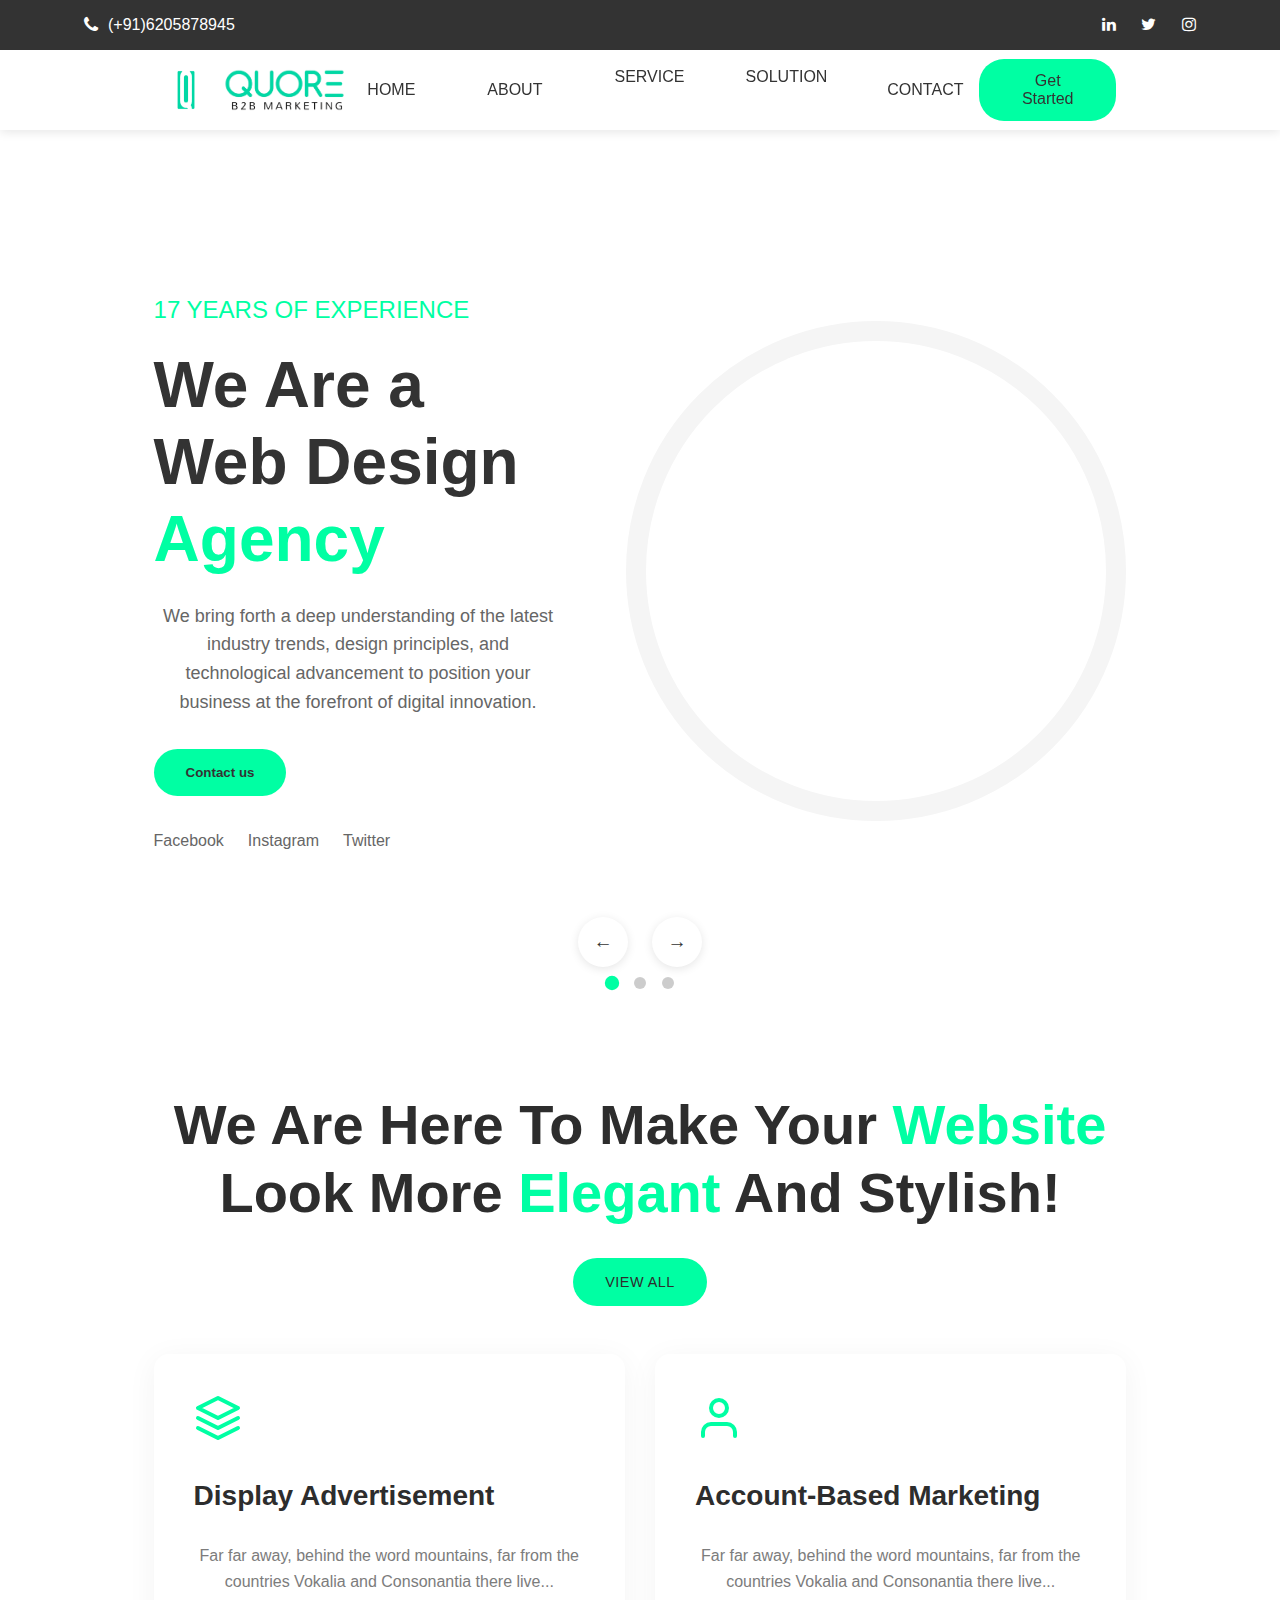
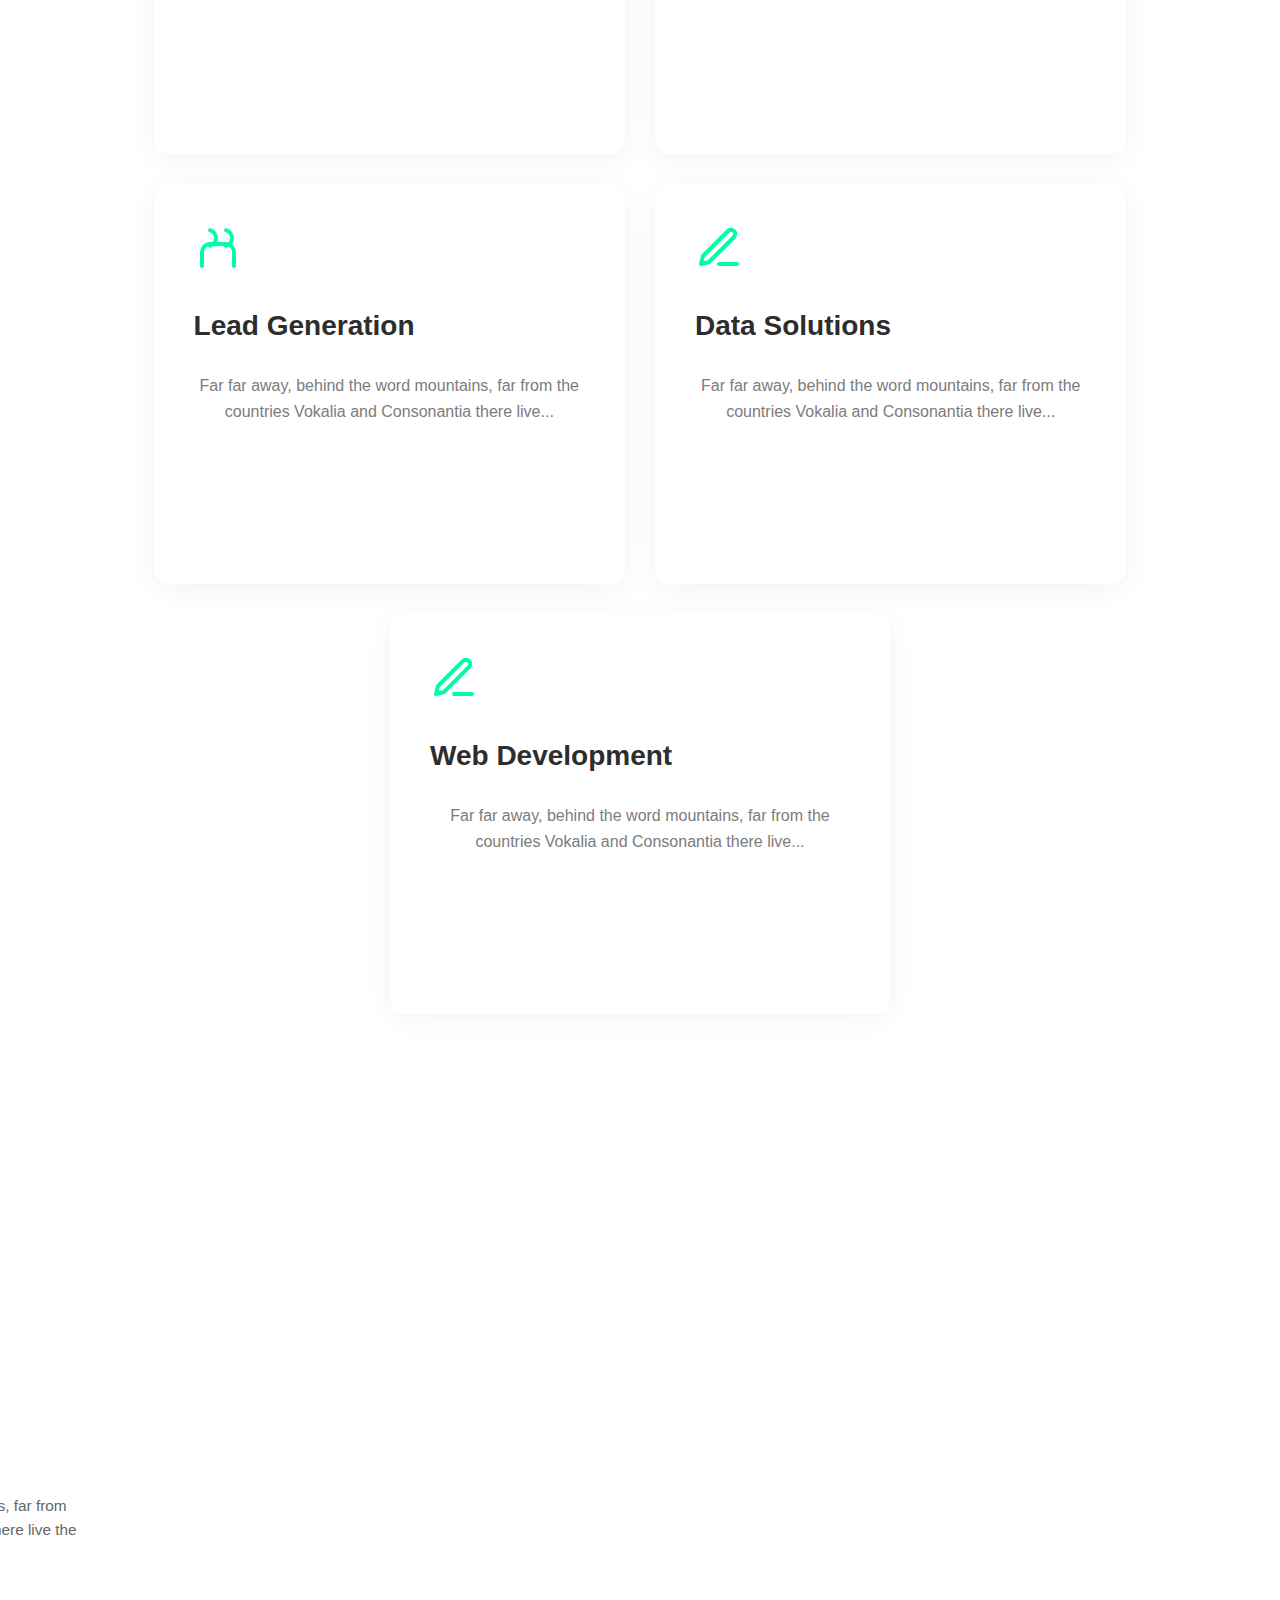
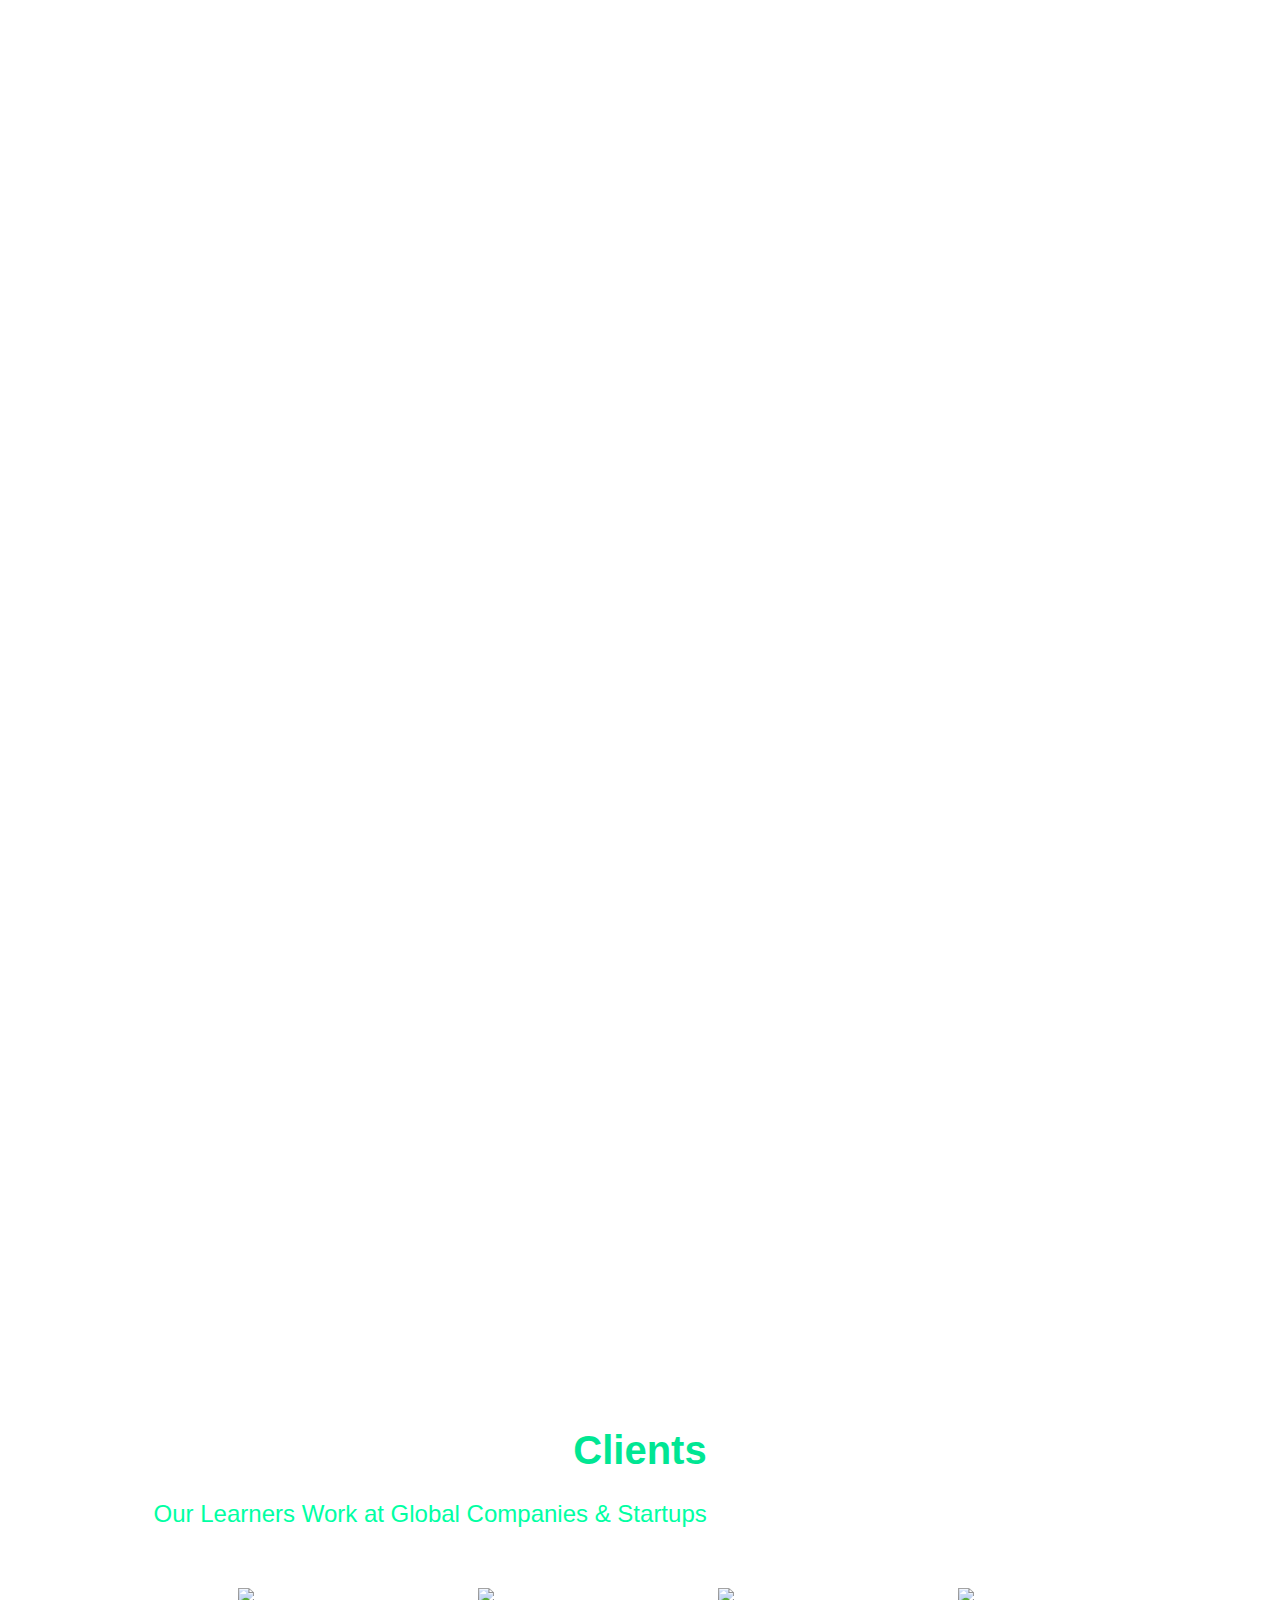
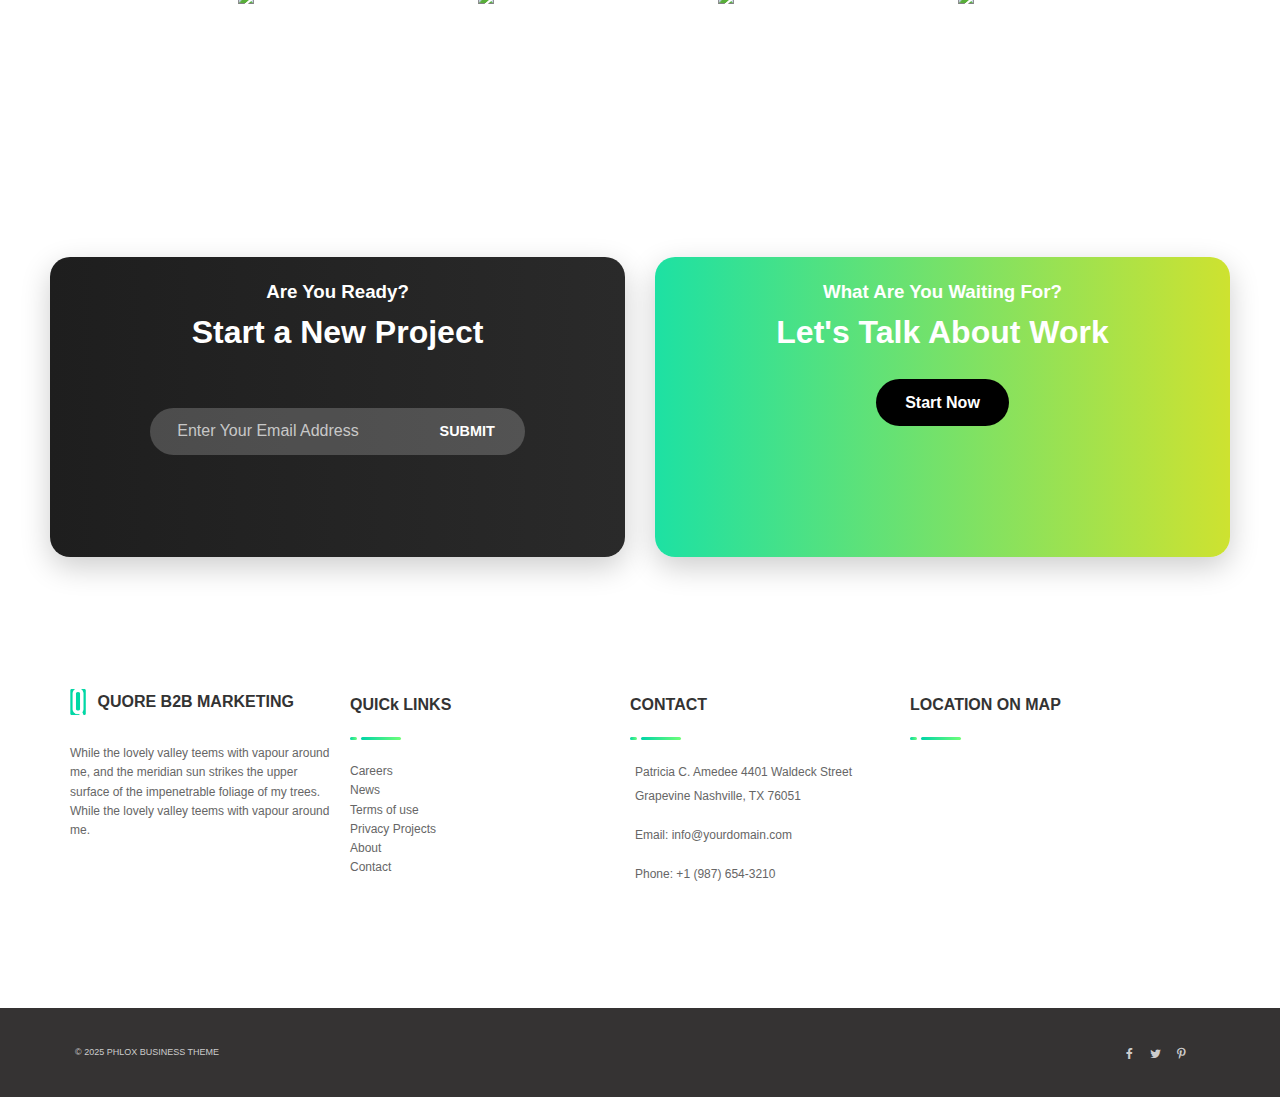
==== commit bca72977: "commit changes" ====
--- a/index.html
+++ b/index.html
@@ -5,8 +5,8 @@
     <meta name="viewport" content="width=device-width, initial-scale=1.0" />
     <link rel="stylesheet" href="https://cdnjs.cloudflare.com/ajax/libs/font-awesome/4.7.0/css/font-awesome.min.css">
     <link rel="stylesheet" href="styles/styles.css">
+    <link rel="stylesheet" href="styles/home.css">
     <link rel="stylesheet" href="styles/service.css">
-    <link rel="stylesheet" href="styles/home.css">
     <title> QUORE | B2B MARKETING</title>
   </head>
   <body>
@@ -170,18 +170,18 @@
 
 
 
-    <!--We Are Here To-->
     <section class="services">
       <div class="services-header">
         <h2 class="services-title">
-          We Are Here To<br />
-          Make Your <span>Website</span><br />
-          Look More <span>Elegant</span><br />
+          We Are Here To
+          Make Your <span>Website</span><br>
+          Look More <span>Elegant</span>
           And Stylish!
         </h2>
         <a href="#" class="view-all-btn">View all</a>
       </div>
       <div class="services-grid">
+        <div class="card1">
         <div class="service-card">
           <svg
             class="service-icon"
@@ -223,6 +223,8 @@
             Vokalia and Consonantia there live...
           </p>
         </div>
+        </div>
+        <div class="card2">
         <div class="service-card">
           <svg
             class="service-icon"
@@ -238,7 +240,7 @@
             <path d="M4 21v-7a4 4 0 0 1 4-4h8a4 4 0 0 1 4 4v7" />
             <path d="M16 3.13a4 4 0 0 1 0 7.75" />
             <path d="M8 3.13a4 4 0 0 1 0 7.75" />
-          </svg>     
+          </svg>
           <h3>Lead Generation</h3>
           <p>
             Far far away, behind the word mountains, far from the countries
@@ -267,7 +269,29 @@
           </p>
         </div>
       </div>
-   
+        <div class="service-card webd">
+          <svg
+            class="service-icon"
+            width="50"
+            height="50"
+            viewBox="0 0 24 24"
+            fill="none"
+            stroke="currentColor"
+            stroke-width="2"
+            stroke-linecap="round"
+            stroke-linejoin="round"
+          >
+            <path d="M12 20h9" />
+            <path d="M16.5 3.5a2.121 2.121 0 0 1 3 3L7 19l-4 1 1-4L16.5 3.5z" />
+          </svg>
+          <h3>Web Development</h3>
+          <p>
+            Far far away, behind the word mountains, far from the countries
+            Vokalia and Consonantia there live...
+          </p>
+        </div>
+
+
       </div>
 
 
--- a/styles/styles.css
+++ b/styles/styles.css
@@ -418,7 +418,6 @@
 
   .gafru-circle {
     width: 50%;
-    height: 50%;
   }
 
   #kazim.navbar {
@@ -1080,7 +1079,8 @@
   color: #666;
   line-height: 1.8;
   margin-bottom: 2rem;
-  font-size: 1rem;
+  font-size: 1.5rem;
+  text-align: center;
 }
 
 .features {
@@ -1464,6 +1464,7 @@
   text-align: left;
   align-items: flex-start;
   margin: 10px 0px 10px 0px;
+
 }
 #dh2, #dh3, #dh4{
   color: #333333;
@@ -1480,9 +1481,11 @@
   margin-bottom: -10px;
 }
 .company-info p {
+  margin-bottom: 0rem;
   font-size: 12px;
   line-height: 1.6;
   color: #666666;
+  text-align: left;
 }
 #dh1{
   margin-bottom: 30px;
@@ -1521,6 +1524,7 @@
   margin: 5px 5px;
   margin-bottom: 15px;
   line-height: 2;
+  text-align: left;
 }
 
 .map2 iframe {
@@ -1561,8 +1565,54 @@
   color: white; /* Hover effect */
 }
 
-
-
-
-
-
+/*  drop down */
+/* DROPDOWN TRANSITION */
+.nav-links li {
+  position: relative;
+}
+
+/* Dropdown container */
+.r-dropdown-content {
+  display: none;
+  position: absolute;
+  background-color: white;
+  min-width: 180px;
+  box-shadow: 0px 8px 16px rgba(0, 0, 0, 0.2);
+  z-index: 1;
+  opacity: 0;
+}
+/* Dropdown items */
+.r-dropdown-content a {
+  padding: 10px;
+  display: block;
+  opacity: 0;
+  transform: translateY(-10px);
+  animation: dropdownFade 0.3s ease-in-out forwards;
+}
+/* Keyframes for smooth dropdown effect */
+@keyframes dropdownFade {
+  from {
+    opacity: 0;
+    transform: translateY(-10px);
+  }
+  to {
+    opacity: 1;
+    transform: translateY(0);
+  }
+}
+/* Apply animation delay for each dropdown item */
+.r-dropdown-content a:nth-child(1) { animation-delay: 0.4s; }
+.r-dropdown-content a:nth-child(2) { animation-delay: 0.6s; }
+.r-dropdown-content a:nth-child(3) { animation-delay: 0.8s; }
+.r-dropdown-content a:nth-child(4) { animation-delay: 1s; }
+.r-dropdown-content a:nth-child(5) { animation-delay: 1.2s; }
+
+/* Show dropdown with animation */
+.r-dropdown:hover .r-dropdown-content {
+  display: block;
+  opacity: 1;
+}
+
+
+
+
--- a/styles/home.css
+++ b/styles/home.css
@@ -1,7 +1,8 @@
 /* Hero Section */
+
 .hero-container {
   position: relative;
-  /* overflow: hidden; */
+  overflow: hidden;
   width: 100%;
   height: 100%;
 }
@@ -17,7 +18,7 @@
   justify-content: space-between;
   align-items: center;
   padding: 8rem 12% 4rem 12%;
-  gap: 2rem;
+  gap: 4rem; /* Increased gap between text and image */
   min-width: 100%;
   height: 100%;
 }
@@ -34,7 +35,8 @@
   opacity: 1;
   transform: translateY(0);
 }
-.dotarrow{
+
+.dotarrow {
   display: flex;
   flex-direction: column;
   gap: 10px;
@@ -42,10 +44,12 @@
   justify-content: center;
   align-items: center;
 }
+
 .subtitle {
   color: #00ffa3;
   margin-bottom: 1rem;
   font-weight: 500;
+  text-align: left;
 }
 
 .hero-title {
@@ -95,21 +99,8 @@
 }
 
 .slider-nav {
-  /* position: absolute;
-  top: 50%;
-  transform: translateY(-50%);
-  width: 100%;
-  display: flex;
-  justify-content: space-between;
-  padding: 0 5%;
-  z-index: 100;
-  pointer-events: none; */
-
-/* ARROW BELOW THE THREE DOTS */
-  /* position: absolute; */
-  bottom: -30px; 
+  bottom: -30px;
   left: 50%;
-  /* transform: translateX(-50%); */
   display: flex;
   gap: 1.5rem;
   z-index: 100;
@@ -140,13 +131,12 @@
 }
 
 .slider-dots {
-  /* position: absolute; */
   bottom: 2rem;
   left: 50%;
-  /* transform: translateX(-50%); */
   display: flex;
   gap: 1rem;
   z-index: 100;
+  height: 18px;
 }
 
 .dot {
@@ -164,11 +154,24 @@
 }
 
 /* Responsive Design for Hero Section */
+@media screen and (max-width: 1200px) {
+  .hero {
+    padding: 8rem 8% 4rem 8%; /* Adjusted padding for large screens */
+    gap: 3rem; /* Adjusted gap for large screens */
+  }
+
+  .circle-frame {
+    width: 450px; /* Adjusted image size for large screens */
+    height: 450px;
+  }
+}
+
 @media screen and (max-width: 968px) {
   .hero {
     flex-direction: column; /* Stack content vertically */
-    padding: 6rem 5% 4rem 5%; /* Adjust padding for smaller screens */
+    padding: 6rem 5% 4rem 5%; /* Adjusted padding for tablets */
     text-align: center; /* Center-align text */
+    gap: 2rem; /* Adjusted gap for tablets */
   }
 
   .hero-content {
@@ -184,37 +187,59 @@
   }
 
   .circle-frame {
-    width: 300px; /* Adjust image size for smaller screens */
+    width: 350px; /* Adjusted image size for tablets */
+    height: 350px;
+    border-width: 15px; /* Adjusted border width */
+  }
+
+  .hero-title {
+    font-size: 3rem; /* Adjusted font size for tablets */
+  }
+
+  .hero-description {
+    font-size: 16px; /* Adjusted font size for tablets */
+  }
+}
+
+@media screen and (max-width: 768px) {
+  .hero {
+    padding: 6rem 5% 4rem 5%; /* Adjusted padding for smaller tablets */
+    gap: 1.5rem; /* Adjusted gap for smaller tablets */
+  }
+
+  .circle-frame {
+    width: 300px; /* Adjusted image size for smaller tablets */
     height: 300px;
-    border-width: 10px; /* Adjust border width */
+    border-width: 12px; /* Adjusted border width */
   }
 
   .hero-title {
-    font-size: 3rem; /* Adjust font size for smaller screens */
+    font-size: 2.5rem; /* Adjusted font size for smaller tablets */
   }
 
   .hero-description {
-    font-size: 16px; /* Adjust font size for smaller screens */
+    font-size: 15px; /* Adjusted font size for smaller tablets */
   }
 }
 
 @media screen and (max-width: 480px) {
   .hero {
-    padding: 4rem 5% 2rem 5%; /* Further adjust padding for very small screens */
+    padding: 4rem 5% 2rem 5%; /* Adjusted padding for phones */
+    gap: 1rem; /* Adjusted gap for phones */
   }
 
   .circle-frame {
-    width: 200px; /* Further adjust image size for very small screens */
-    height: 200px;
-    border-width: 8px; /* Further adjust border width */
+    width: 250px; /* Adjusted image size for phones */
+    height: 250px;
+    border-width: 10px; /* Adjusted border width */
   }
 
   .hero-title {
-    font-size: 2rem; /* Adjust font size for very small screens */
+    font-size: 2rem; /* Adjusted font size for phones */
   }
 
   .hero-description {
-    font-size: 14px; /* Adjust font size for very small screens */
+    font-size: 14px; /* Adjusted font size for phones */
   }
 }
 
@@ -228,7 +253,7 @@
 
 @media screen and (max-width: 768px) {
   .responsive-image {
-    width: 80%; /* Adjust image width for smaller screens */
+    width: 80%; /* Adjusted image width for smaller screens */
   }
 }
 
@@ -237,7 +262,6 @@
     width: 100%; /* Full width on very small screens */
   }
 }
-
 
 
 /* this is my card setion css  */
@@ -280,14 +304,26 @@
 }
 
 .services-grid {
-  display: grid;
-  grid-template-columns: repeat(2, 1fr);
-  gap: 2rem;
+display: flex;
   margin-top: 3rem;
+  flex-direction: column;
+  gap: 30px;
+  justify-content: center;
+  align-items: center;
+
+}
+.card1, .card2{
+  display: flex;
+  flex-direction: row;
+  gap: 30px;
+  justify-content: center;
+}
+.webd{
+flex:1;
 }
 
 .services-header {
-  max-width: 600px;
+  text-align: center;
 }
 
 .services-title {
@@ -330,10 +366,12 @@
   transition: all 0.3s ease;
   cursor: pointer;
   box-shadow: 0 5px 30px rgba(0, 0, 0, 0.05);
-  height: 100%;
   display: flex;
   flex-direction: column;
   gap: 1rem;
+  min-height: 400px;
+  max-width: 500px;
+  flex: 1;
 }
 
 .service-card:hover {
@@ -406,11 +444,7 @@
   line-height: 1.6;
 }
 
-/* Contact Section */
-.contact {
-  padding: 4rem 5%;
-  background: #f9f9f9;
-}
+
 
 .contact-content {
   max-width: 600px;
@@ -728,7 +762,7 @@
   align-items: center;
   max-width: 1100px;
   margin: 0 auto;
-  gap: 50px;
+  gap: 80px;
 }
 
 #unique-services-section .text-content {
--- a/styles/service.css
+++ b/styles/service.css
@@ -229,43 +229,3 @@
 }
 
 
-.nav-links {
-  padding: 10px;
-  list-style: none;
-}
-
-.nav-links a {
-  text-decoration: none;
-  padding: 10px 20px;
-  display: block;
-}
-
-.nav-links li {
-  position: relative;
-  list-style: none;
-}
-
-/* Dropdown container */
-.r-dropdown-content {
-  display: none;
-  position: absolute;
-  background-color: white;
-  min-width: 150px;
-  box-shadow: 0px 8px 16px rgba(0,0,0,0.2);
-  z-index: 1;
-}
-
-/* Dropdown items */
-.r-dropdown-content a {
-  padding: 10px;
-  display: block;
-}
-
-.r-dropdown-content a:hover {
-  background-color: #ddd;
-}
-
-/* Show dropdown on hover */
-.r-dropdown:hover .r-dropdown-content {
-  display: block;
-}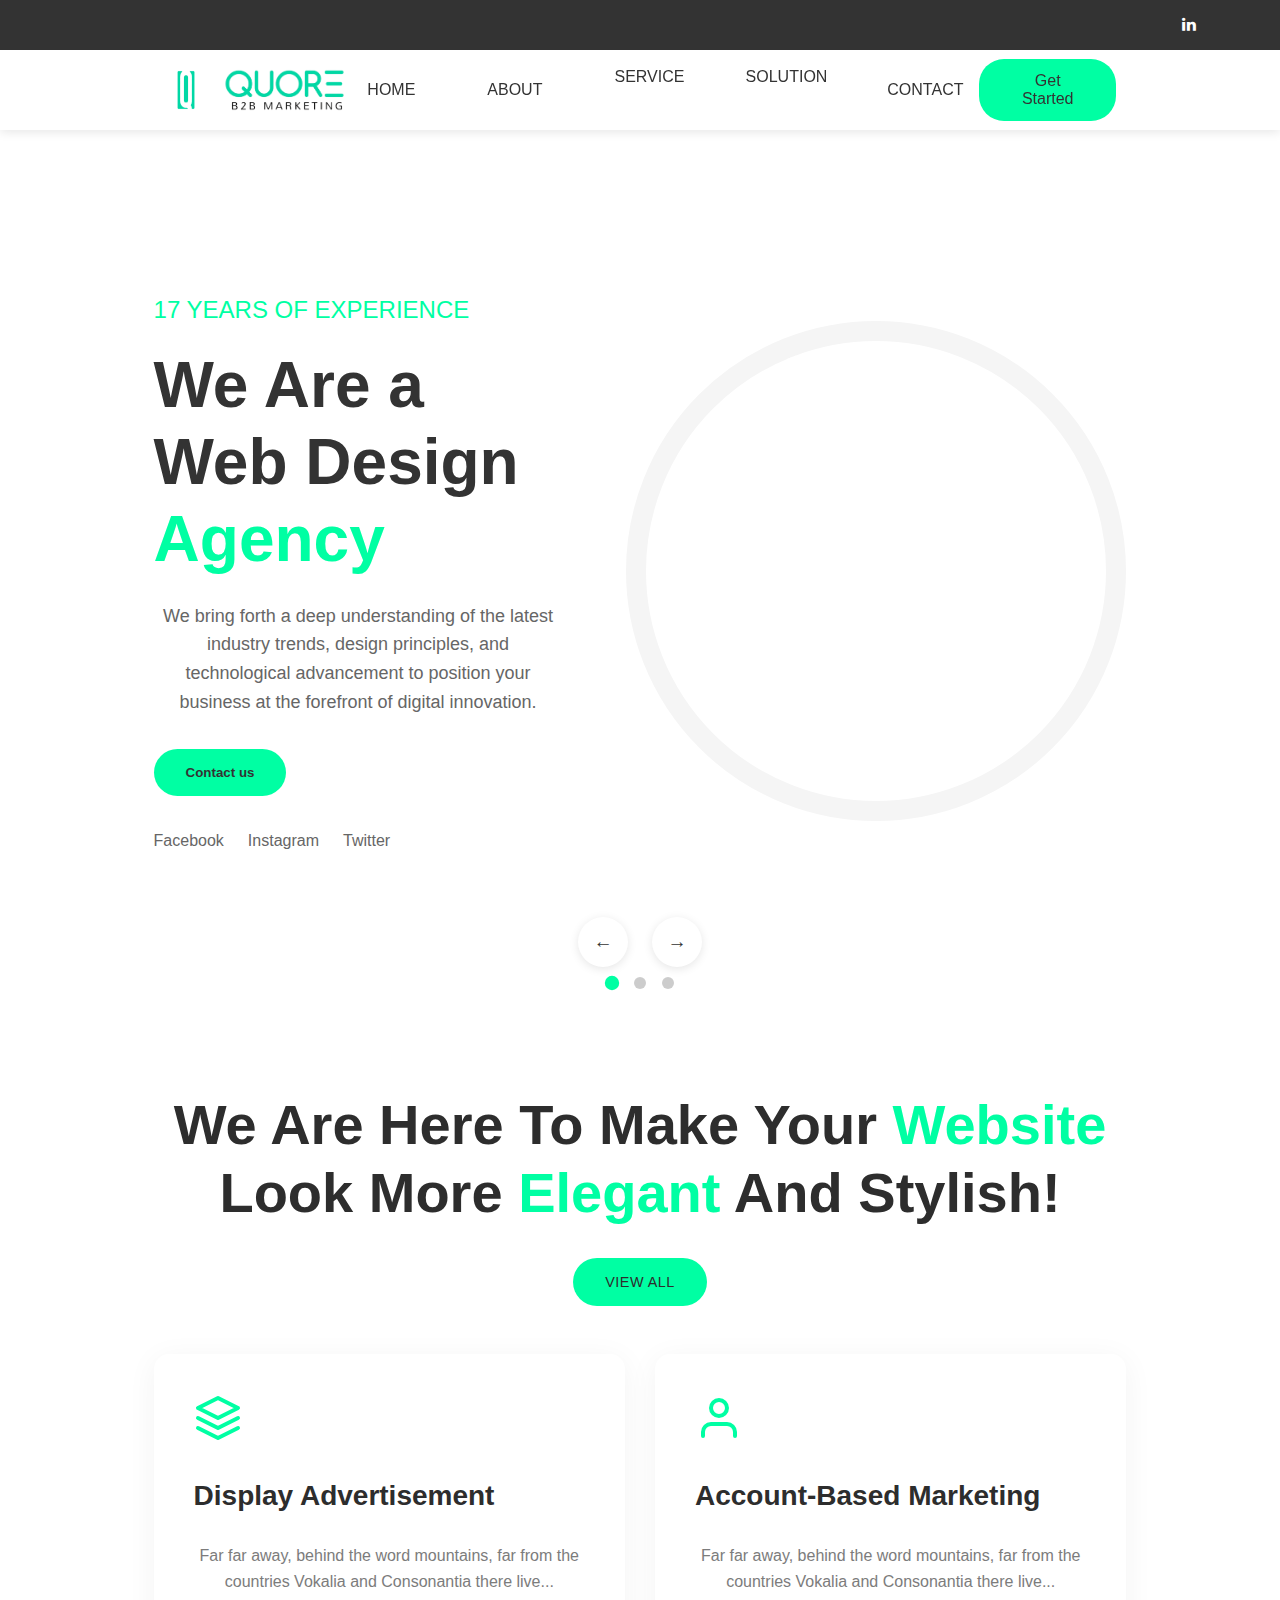
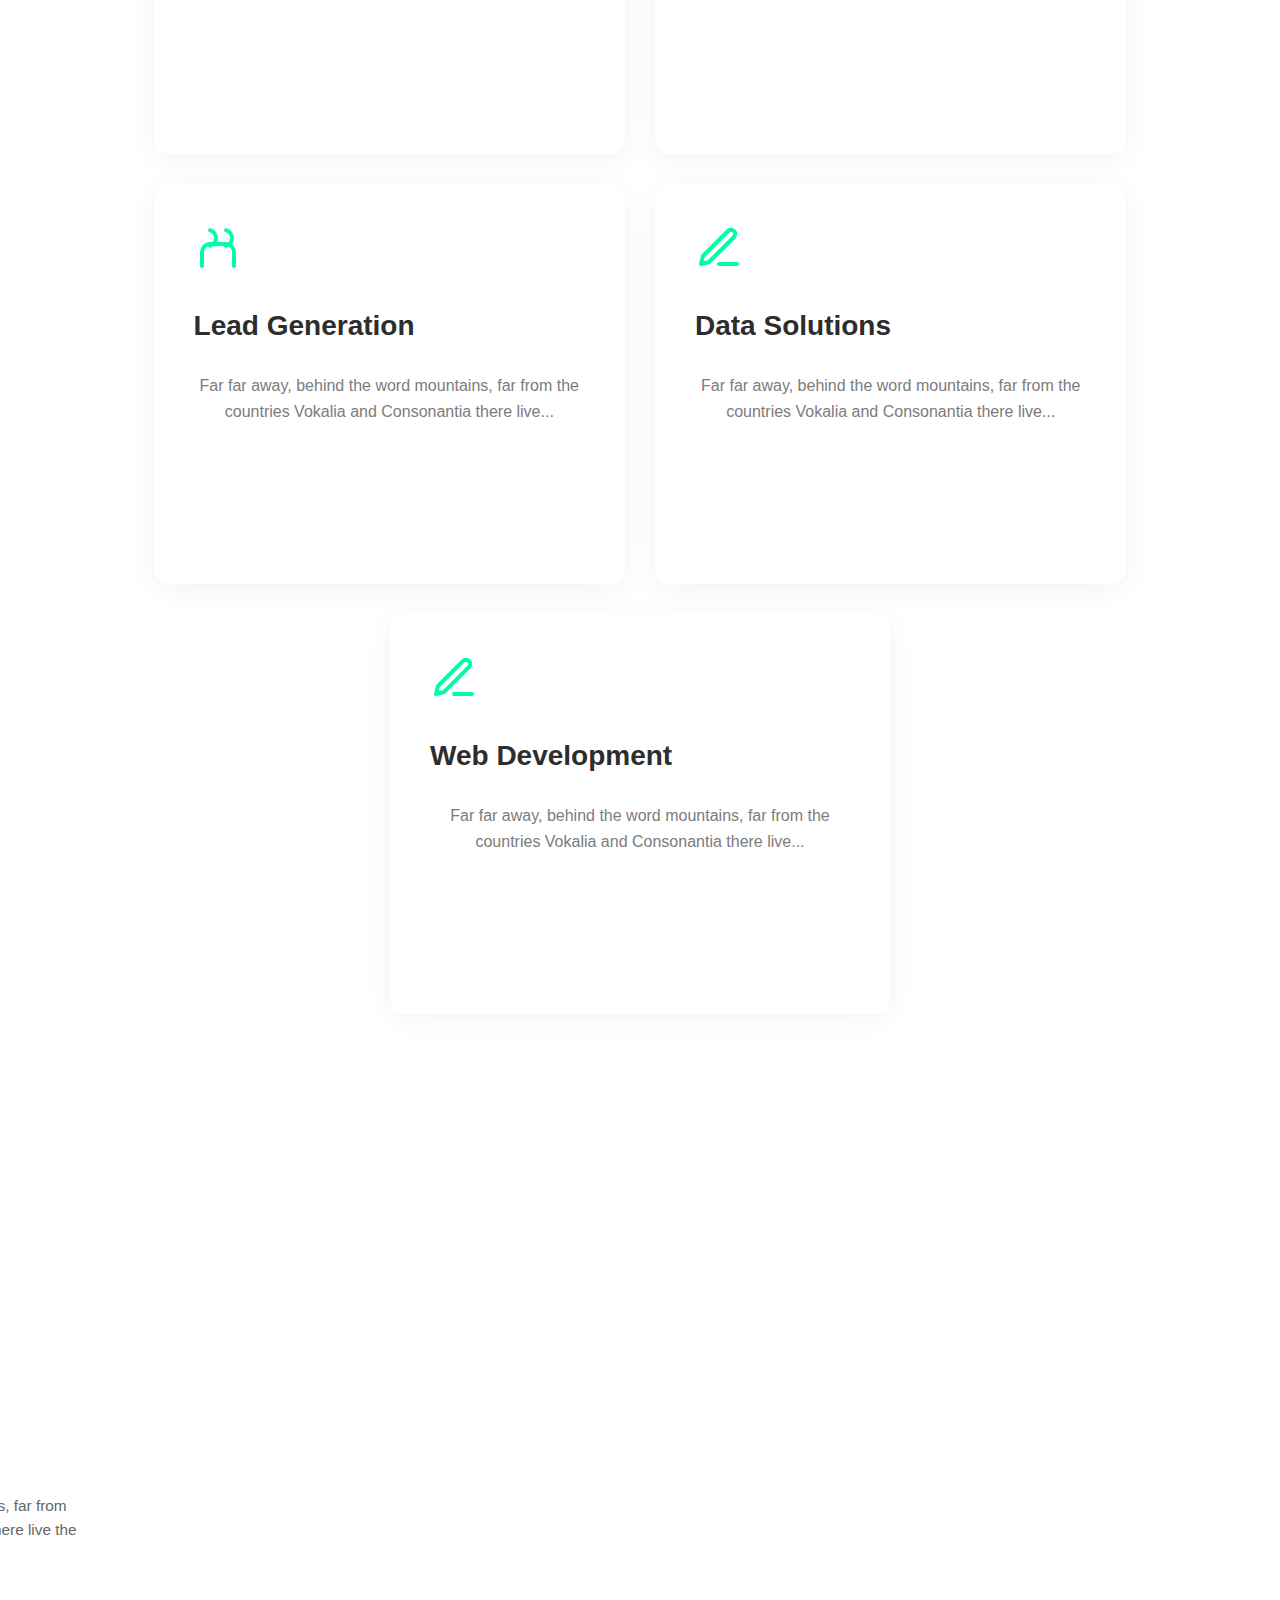
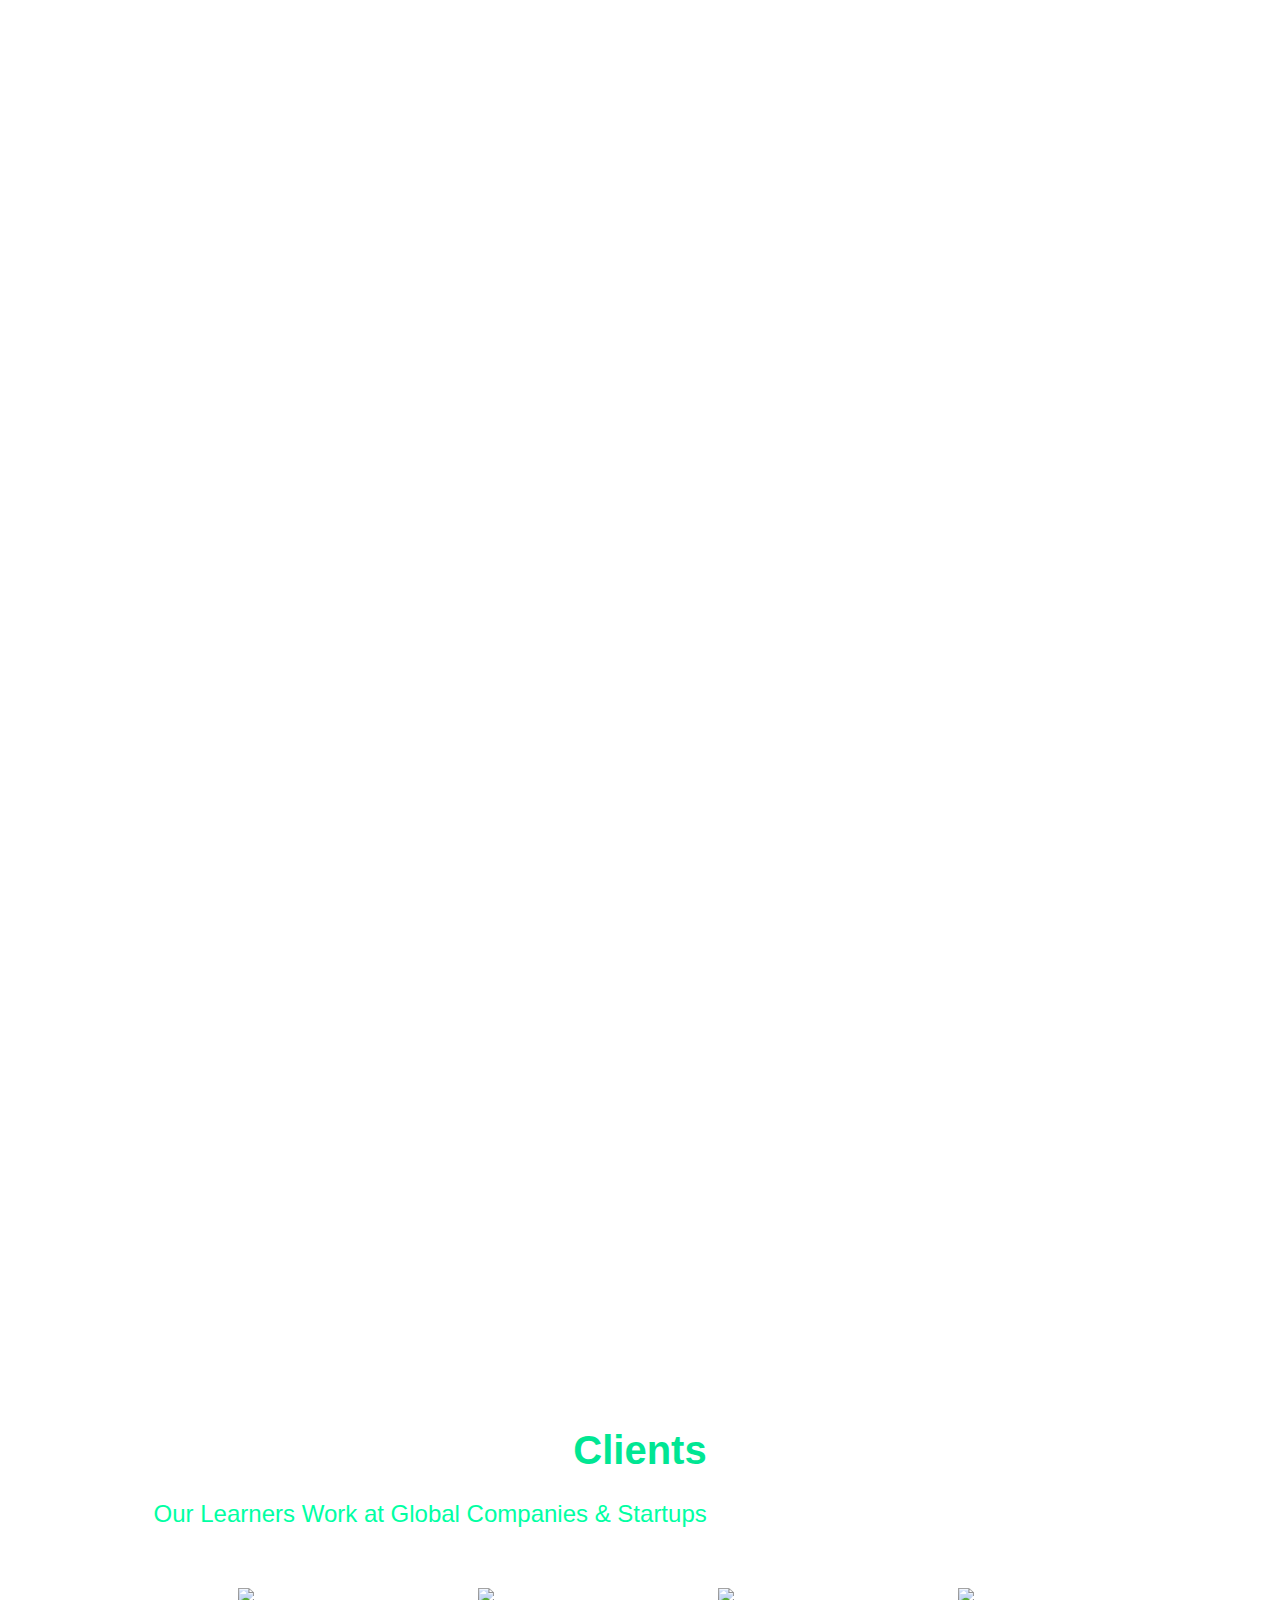
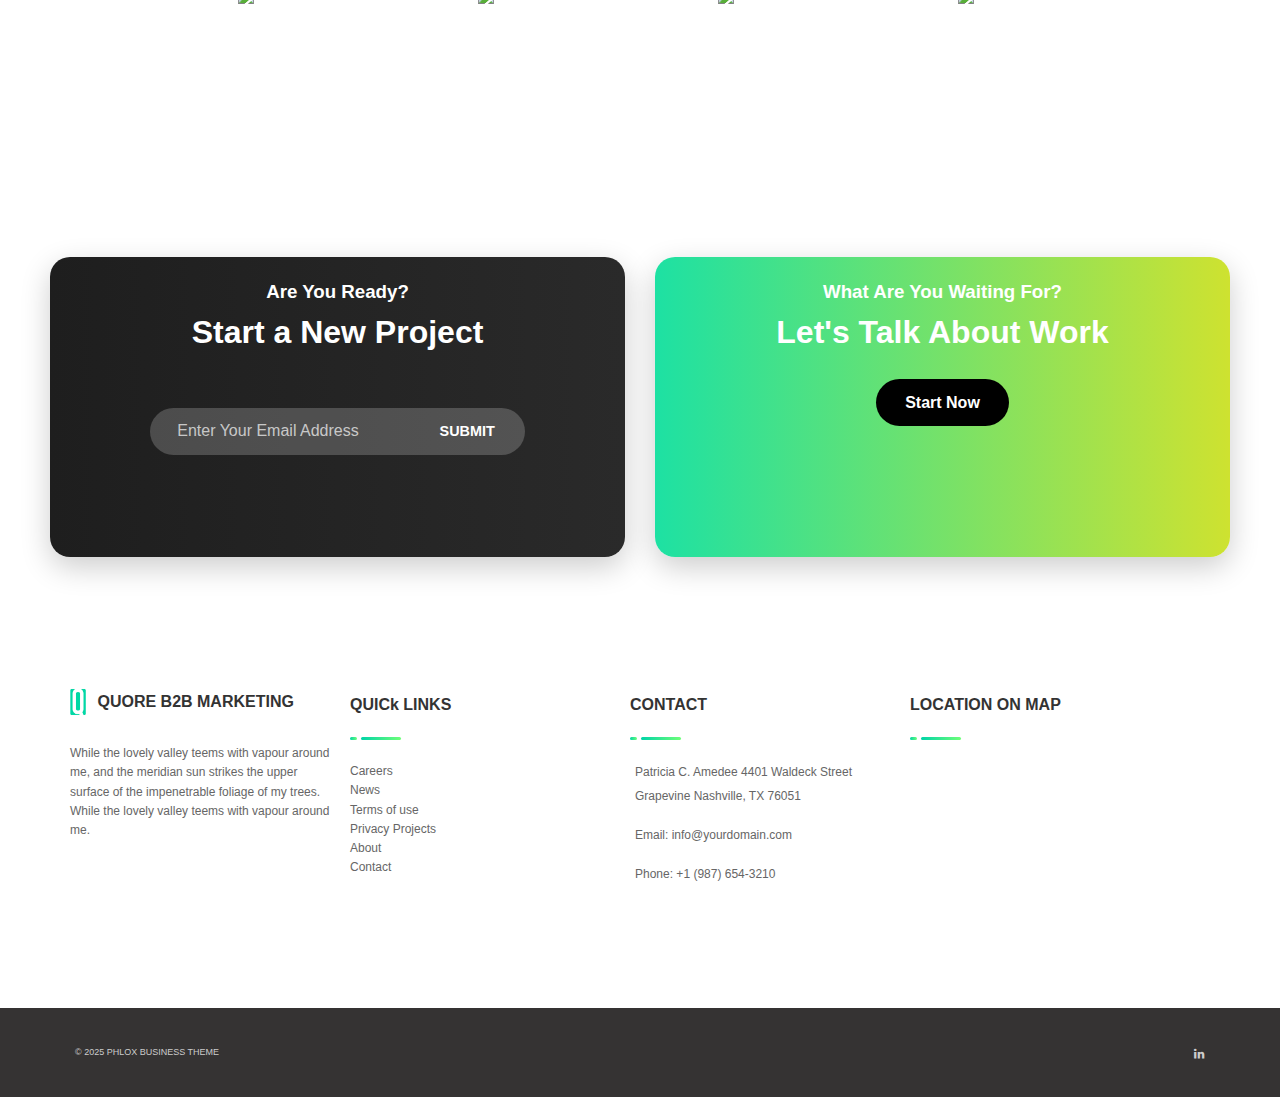
==== commit a896b889: "path changed" ====
--- a/index.html
+++ b/index.html
@@ -13,13 +13,9 @@
 
     <footer id="footer">
         <div id="contact">
-            <i class="fa fa-phone"></i>
-            <span>(+91)6205878945 </span>
         </div>
         <div id="social-icons">
             <a href="#" title="Linkdin"><i class="fa fa-linkedin"></i></a>
-            <a href="#" title="Twitter"><i class="fa fa-twitter"></i></a>
-            <a href="#" title="Instagram"><i class="fa fa-instagram"></i></a>
         </div>
     </footer>
 
@@ -460,17 +456,9 @@
   <div id="footer-bottom">
     <div class="dcopy">&copy; 2025 PHLOX BUSINESS THEME</div>
     <div class="social-icons">
-      <a href="https://www.facebook.com" target="_blank"
-        ><i class="fa fa-facebook-f"></i
-      ></a>
-      <a href="https://www.twitter.com" target="_blank"
-        ><i class="fa fa-twitter"></i
-      ></a>
-      <a href="https://www.pinterest.com" target="_blank"
-        ><i class="fa fa-pinterest-p"></i
-      ></a>
-    </div>
-    </div>
+      <a href="#" title="Linkdin"><i class="fa fa-linkedin"></i></a>
+    </div>
+</div>
     <script src="script.js"></script>
     <script src="script1.js"></script>
 
--- a/styles/styles.css
+++ b/styles/styles.css
@@ -1601,11 +1601,11 @@
   }
 }
 /* Apply animation delay for each dropdown item */
-.r-dropdown-content a:nth-child(1) { animation-delay: 0.4s; }
-.r-dropdown-content a:nth-child(2) { animation-delay: 0.6s; }
-.r-dropdown-content a:nth-child(3) { animation-delay: 0.8s; }
-.r-dropdown-content a:nth-child(4) { animation-delay: 1s; }
-.r-dropdown-content a:nth-child(5) { animation-delay: 1.2s; }
+.r-dropdown-content a:nth-child(1) { animation-delay: 0.2s; }
+.r-dropdown-content a:nth-child(2) { animation-delay: 0.4s; }
+.r-dropdown-content a:nth-child(3) { animation-delay: 0.6s; }
+.r-dropdown-content a:nth-child(4) { animation-delay: 0.8s; }
+.r-dropdown-content a:nth-child(5) { animation-delay: 1s; }
 
 /* Show dropdown with animation */
 .r-dropdown:hover .r-dropdown-content {
--- a/styles/service.css
+++ b/styles/service.css
@@ -1,10 +1,11 @@
-/* solutions */
 :root {
   --primary-color: #00ff9d;
   --secondary-color: #00cc7a;
   --text-color: #1f2937;
   --bg-color: #f3f4f6;
   --card-bg: #ffffff;
+  --hover-scale: 1.03;
+  --transition-speed: 0.4s;
 }
 
 * {
@@ -13,94 +14,106 @@
   box-sizing: border-box;
 }
 
-
 .syed-services {
-  max-width: 1200px;
+  max-width: 1400px;  /* Increased from 1200px */
   margin: 0 auto;
-  padding: clamp(2rem, 5vw, 4rem) clamp(1rem, 3vw, 2rem);
+  padding: clamp(3rem, 6vw, 5rem) clamp(1.5rem, 4vw, 3rem);  /* Increased padding */
 }
 
 .syed-services-header {
   text-align: center;
-  margin-bottom: clamp(2rem, 6vw, 4rem);
+  margin-bottom: clamp(3rem, 7vw, 5rem);  /* Increased margin */
   transform: translateY(0);
-  transition: transform 0.3s ease;
-  padding: 0 clamp(1rem, 3vw, 2rem);
+  transition: transform var(--transition-speed) cubic-bezier(0.4, 0, 0.2, 1);
+  padding: 0 clamp(1.5rem, 4vw, 3rem);
 }
 
 .syed-services-header:hover {
-  transform: translateY(-10px);
+  transform: translateY(-15px);  /* Increased movement */
 }
 
 .syed-services-title {
-  font-size: clamp(1.75rem, 4vw, 2.5rem);
-  font-weight: 700;
-  margin-bottom: clamp(1rem, 3vw, 1.5rem);
+  font-size: clamp(2rem, 5vw, 3.5rem);  /* Increased font sizes */
+  font-weight: 800;  /* Made bolder */
+  margin-bottom: clamp(1.5rem, 4vw, 2rem);
   line-height: 1.2;
 }
 
 .syed-services-title span {
   color: var(--primary-color);
+  position: relative;
+  display: inline-block;
+  transition: color var(--transition-speed) ease;
+}
+
+.syed-services-title span:hover {
+  color: var(--secondary-color);
+  transform: scale(1.1);
 }
 
 .syed-view-all-btn {
   display: inline-block;
-  padding: clamp(0.5rem, 2vw, 0.75rem) clamp(1.5rem, 4vw, 2rem);
+  padding: clamp(0.75rem, 2.5vw, 1rem) clamp(2rem, 5vw, 3rem);  /* Larger padding */
   background-color: var(--primary-color);
   color: white;
   text-decoration: none;
   border-radius: 9999px;
-  transition: all 0.3s ease;
-  font-size: clamp(0.875rem, 2vw, 1rem);
+  transition: all var(--transition-speed) cubic-bezier(0.4, 0, 0.2, 1);
+  font-size: clamp(1rem, 2.5vw, 1.25rem);  /* Larger font */
+  font-weight: 600;
+  box-shadow: 0 4px 6px rgba(0, 0, 0, 0.1);
 }
 
 .syed-view-all-btn:hover {
   background-color: var(--secondary-color);
-  transform: translateY(-2px);
+  transform: translateY(-4px) scale(1.05);
+  box-shadow: 0 8px 15px rgba(0, 0, 0, 0.2);
 }
 
 .syed-services-grid {
   display: flex;
   flex-direction: column;
-  gap: clamp(2rem, 6vw, 4rem);
+  gap: clamp(3rem, 7vw, 5rem);  /* Increased gap */
 }
 
 .syed-service-container {
   display: grid;
   grid-template-columns: 1fr;
-  gap: clamp(1rem, 3vw, 2rem);
+  gap: clamp(1.5rem, 4vw, 3rem);  /* Increased gap */
 }
 
 @media (min-width: 768px) {
   .syed-service-container {
-      grid-template-columns: repeat(2, 1fr);
+    grid-template-columns: repeat(2, 1fr);
   }
 }
 
 .syed-service-description,
 .syed-service-content {
   background-color: var(--card-bg);
-  border-radius: 1rem;
-  box-shadow: 0 4px 6px rgba(0, 0, 0, 0.1);
-  transition: all 0.3s ease;
+  border-radius: 1.5rem;  /* Increased radius */
+  box-shadow: 0 8px 12px rgba(0, 0, 0, 0.08);
+  transition: all var(--transition-speed) cubic-bezier(0.4, 0, 0.2, 1);
   aspect-ratio: 4/5;
   width: 100%;
   display: flex;
   flex-direction: column;
+  position: relative;
+  overflow: hidden;
 }
 
 .syed-service-description {
-  padding: clamp(1.5rem, 4vw, 2.5rem);
+  padding: clamp(2rem, 5vw, 3rem);  /* Increased padding */
 }
 
 .syed-service-content {
-  padding: clamp(1.5rem, 4vw, 2rem);
+  padding: clamp(2rem, 5vw, 3rem);
 }
 
 .syed-service-description:hover,
 .syed-service-content:hover {
-  transform: translateY(-5px);
-  box-shadow: 0 8px 12px rgba(0, 0, 0, 0.15);
+  transform: translateY(-8px) scale(var(--hover-scale));
+  box-shadow: 0 15px 30px rgba(0, 0, 0, 0.15);
 }
 
 .syed-service-content:hover {
@@ -110,27 +123,32 @@
 .syed-service-header {
   display: flex;
   align-items: center;
-  gap: clamp(1rem, 3vw, 1.5rem);
-  margin-bottom: clamp(1rem, 3vw, 1.5rem);
+  gap: clamp(1.5rem, 4vw, 2rem);
+  margin-bottom: clamp(1.5rem, 4vw, 2rem);
 }
 
 .syed-service-icon {
-  width: clamp(40px, 8vw, 56px);
-  height: clamp(40px, 8vw, 56px);
+  width: clamp(48px, 10vw, 72px);  /* Larger icons */
+  height: clamp(48px, 10vw, 72px);
   color: var(--primary-color);
   flex-shrink: 0;
+  transition: transform var(--transition-speed) ease;
+}
+
+.syed-service-icon:hover {
+  transform: rotate(10deg) scale(1.1);
 }
 
 .syed-service-description h3 {
-  font-size: clamp(1.25rem, 3vw, 1.75rem);
-  font-weight: 600;
-  margin-bottom: clamp(1rem, 3vw, 1.5rem);
+  font-size: clamp(1.5rem, 3.5vw, 2rem);  /* Larger headings */
+  font-weight: 700;
+  margin-bottom: clamp(1.5rem, 4vw, 2rem);
 }
 
 .syed-service-description p {
   color: #4b5563;
   margin-bottom: auto;
-  font-size: clamp(0.95rem, 2vw, 1.1rem);
+  font-size: clamp(1rem, 2.5vw, 1.25rem);  /* Larger text */
   line-height: 1.8;
 }
 
@@ -138,94 +156,91 @@
   width: 100%;
   aspect-ratio: 16/9;
   object-fit: cover;
-  border-radius: 0.75rem;
-  margin-bottom: clamp(1.5rem, 4vw, 2rem);
-  transition: transform 0.3s ease;
+  border-radius: 1rem;
+  margin-bottom: clamp(2rem, 5vw, 3rem);
+  transition: transform var(--transition-speed) cubic-bezier(0.4, 0, 0.2, 1);
 }
 
 .syed-service-image:hover {
-  transform: scale(1.05);
+  transform: scale(1.08);
 }
 
 .syed-graph-container {
   flex-grow: 1;
-  min-height: 200px;
-  margin-bottom: clamp(1rem, 3vw, 1.5rem);
+  min-height: 250px;  /* Increased height */
+  margin-bottom: clamp(1.5rem, 4vw, 2rem);
   position: relative;
 }
 
 .syed-metrics {
   display: grid;
   grid-template-columns: repeat(2, 1fr);
-  gap: 1rem;
-  padding-top: clamp(1rem, 3vw, 1.5rem);
-  border-top: 2px solid #e5e7eb;
+  gap: 1.5rem;
+  padding-top: clamp(1.5rem, 4vw, 2rem);
+  border-top: 3px solid #e5e7eb;  /* Thicker border */
   margin-top: auto;
 }
 
 .syed-metric {
   text-align: center;
-  padding: clamp(0.75rem, 2vw, 1rem);
+  padding: clamp(1rem, 3vw, 1.5rem);
+  transition: transform var(--transition-speed) ease;
+}
+
+.syed-metric:hover {
+  transform: scale(1.05);
 }
 
 .syed-metric-value {
   display: block;
-  font-size: clamp(1.25rem, 3vw, 1.75rem);
-  font-weight: 700;
+  font-size: clamp(1.5rem, 4vw, 2.25rem);  /* Larger values */
+  font-weight: 800;
   color: var(--primary-color);
 }
 
 .syed-metric-label {
-  font-size: clamp(0.875rem, 2vw, 1rem);
+  font-size: clamp(1rem, 2.5vw, 1.25rem);  /* Larger labels */
   color: #6b7280;
-  margin-top: 0.5rem;
-}
-
-/* Specific height adjustments for small screens */
+  margin-top: 0.75rem;
+}
+
+/* Responsive adjustments */
 @media (max-width: 480px) {
   .syed-service-description,
   .syed-service-content {
-      aspect-ratio: auto;
-      min-height: 500px;
+    aspect-ratio: auto;
+    min-height: 550px;  /* Increased height */
   }
 
   .syed-graph-container {
-      min-height: 150px;
-  }
-
-  .syed-metrics {
-      grid-template-columns: repeat(2, 1fr);
-  }
-}
-
-/* Medium screens */
+    min-height: 200px;
+  }
+}
+
 @media (min-width: 481px) and (max-width: 767px) {
   .syed-service-description,
   .syed-service-content {
-      aspect-ratio: auto;
-      min-height: 550px;
-  }
-}
-
-/* Larger screens */
+    aspect-ratio: auto;
+    min-height: 600px;  /* Increased height */
+  }
+}
+
 @media (min-width: 768px) {
   .syed-service-description,
   .syed-service-content {
-      height: 600px;
+    height: 700px;  /* Increased height */
   }
 }
 
 /* Touch Device Optimizations */
 @media (hover: none) {
-  .syed-service-description:hover,
-  .syed-service-content:hover,
-  .syed-service-image:hover {
-      transform: none;
+  .syed-service-description:active,
+
+  .syed-service-content:active {
+    transform: scale(0.98);
   }
   
-  .syed-services-header:hover {
-      transform: none;
-  }
-}
-
-
+  .syed-view-all-btn:active {
+    transform: scale(0.95);
+  }
+}
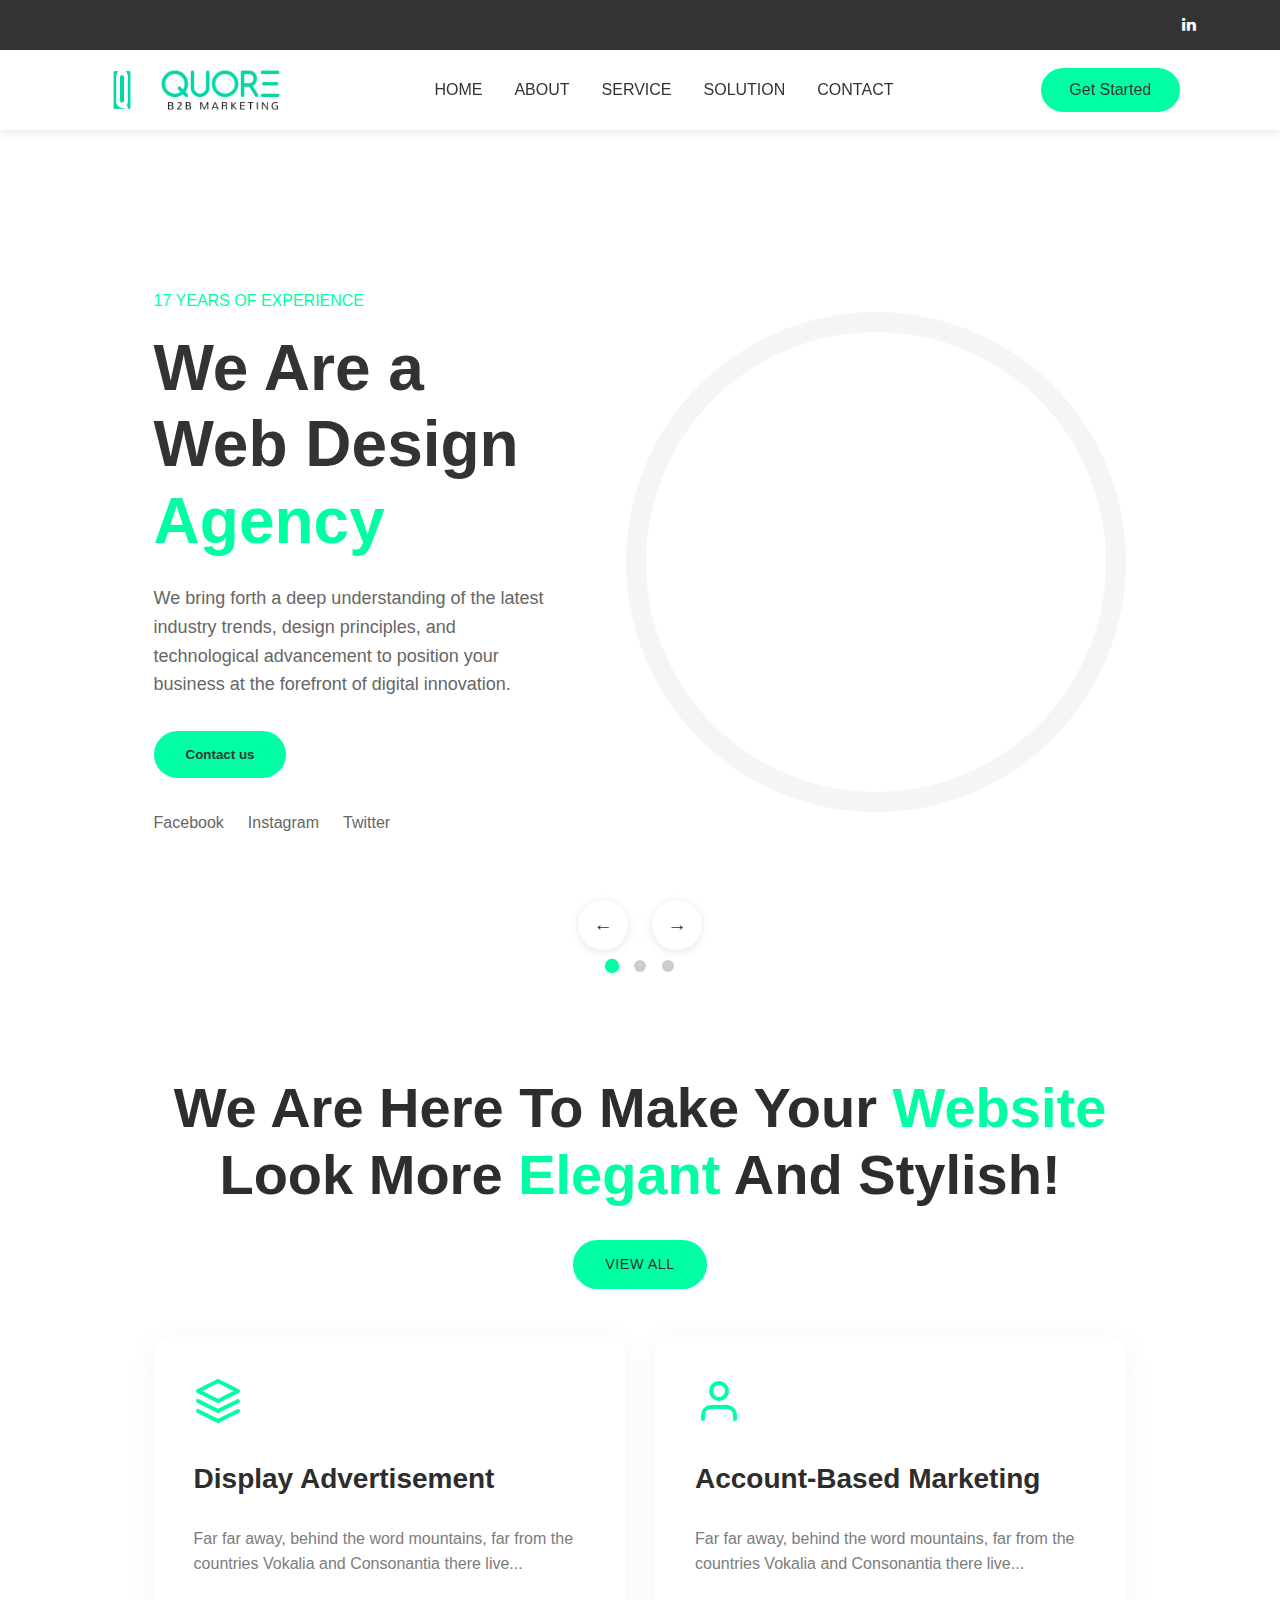
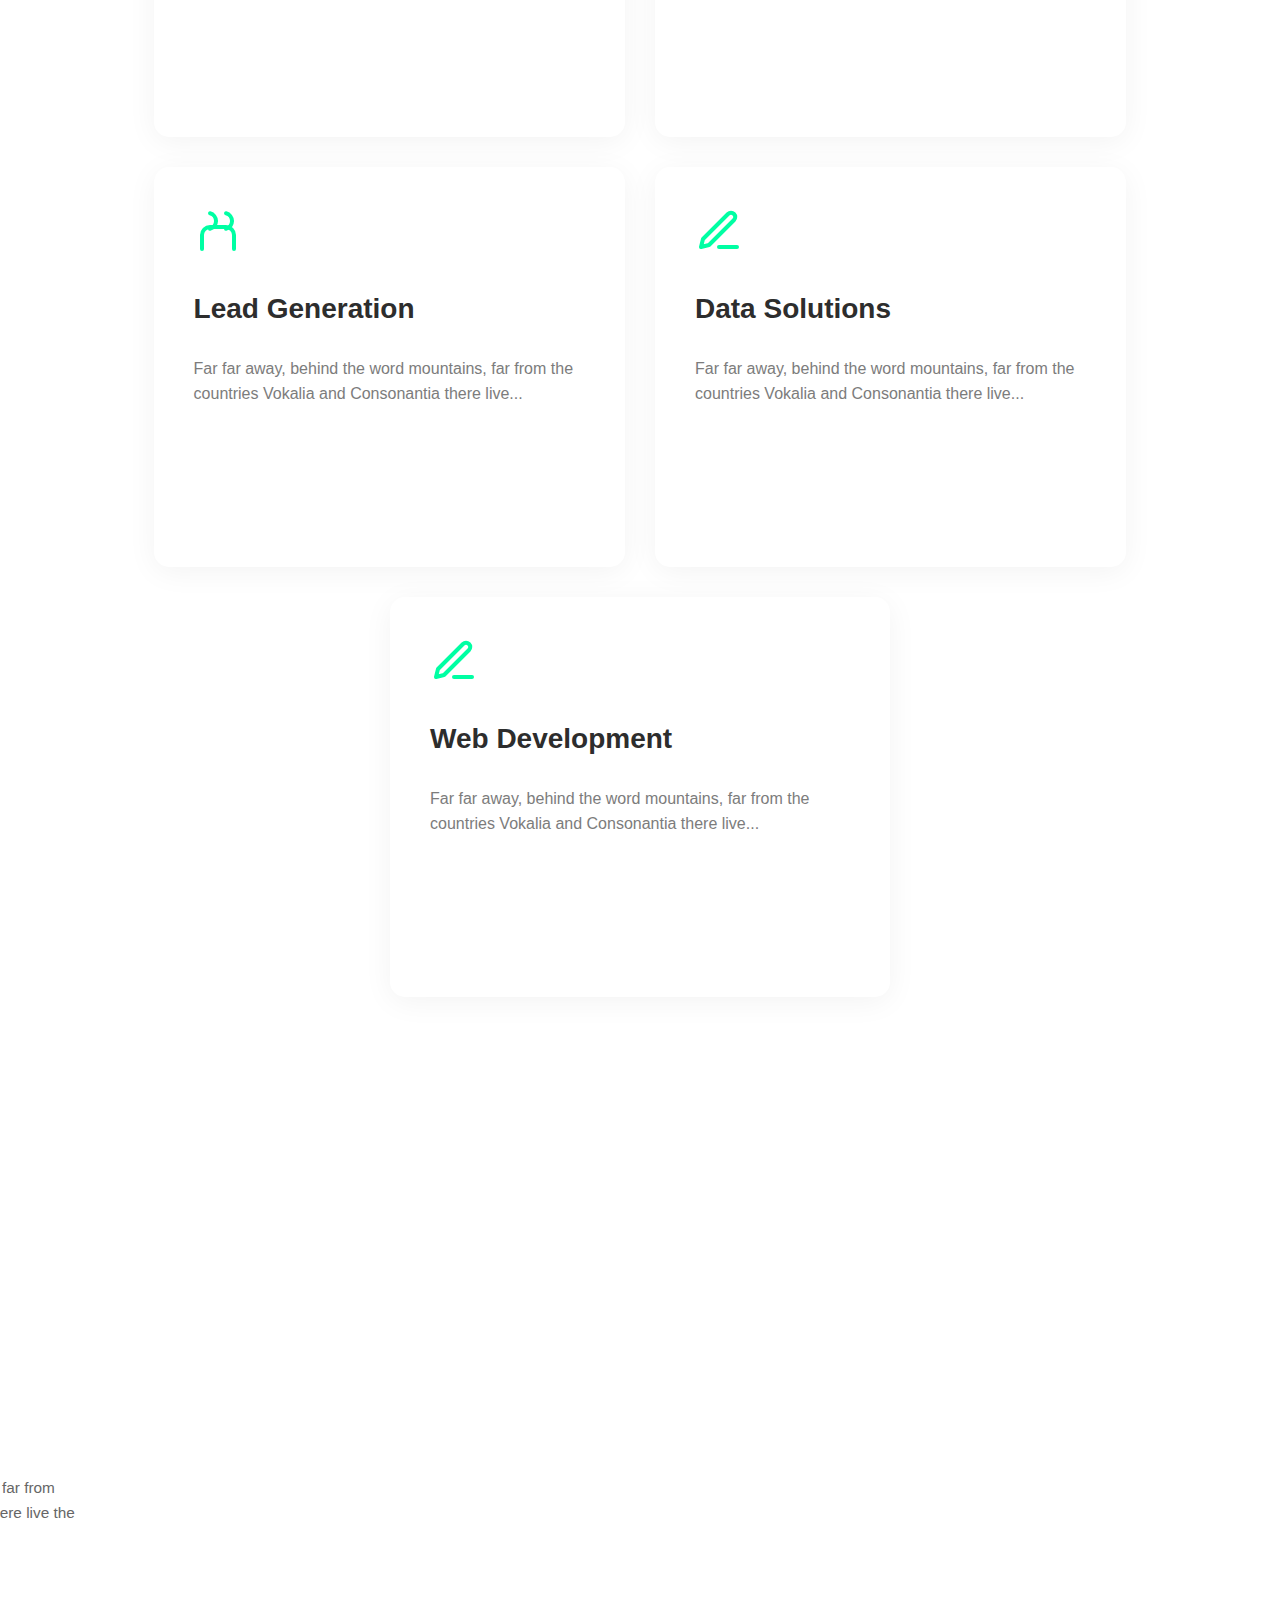
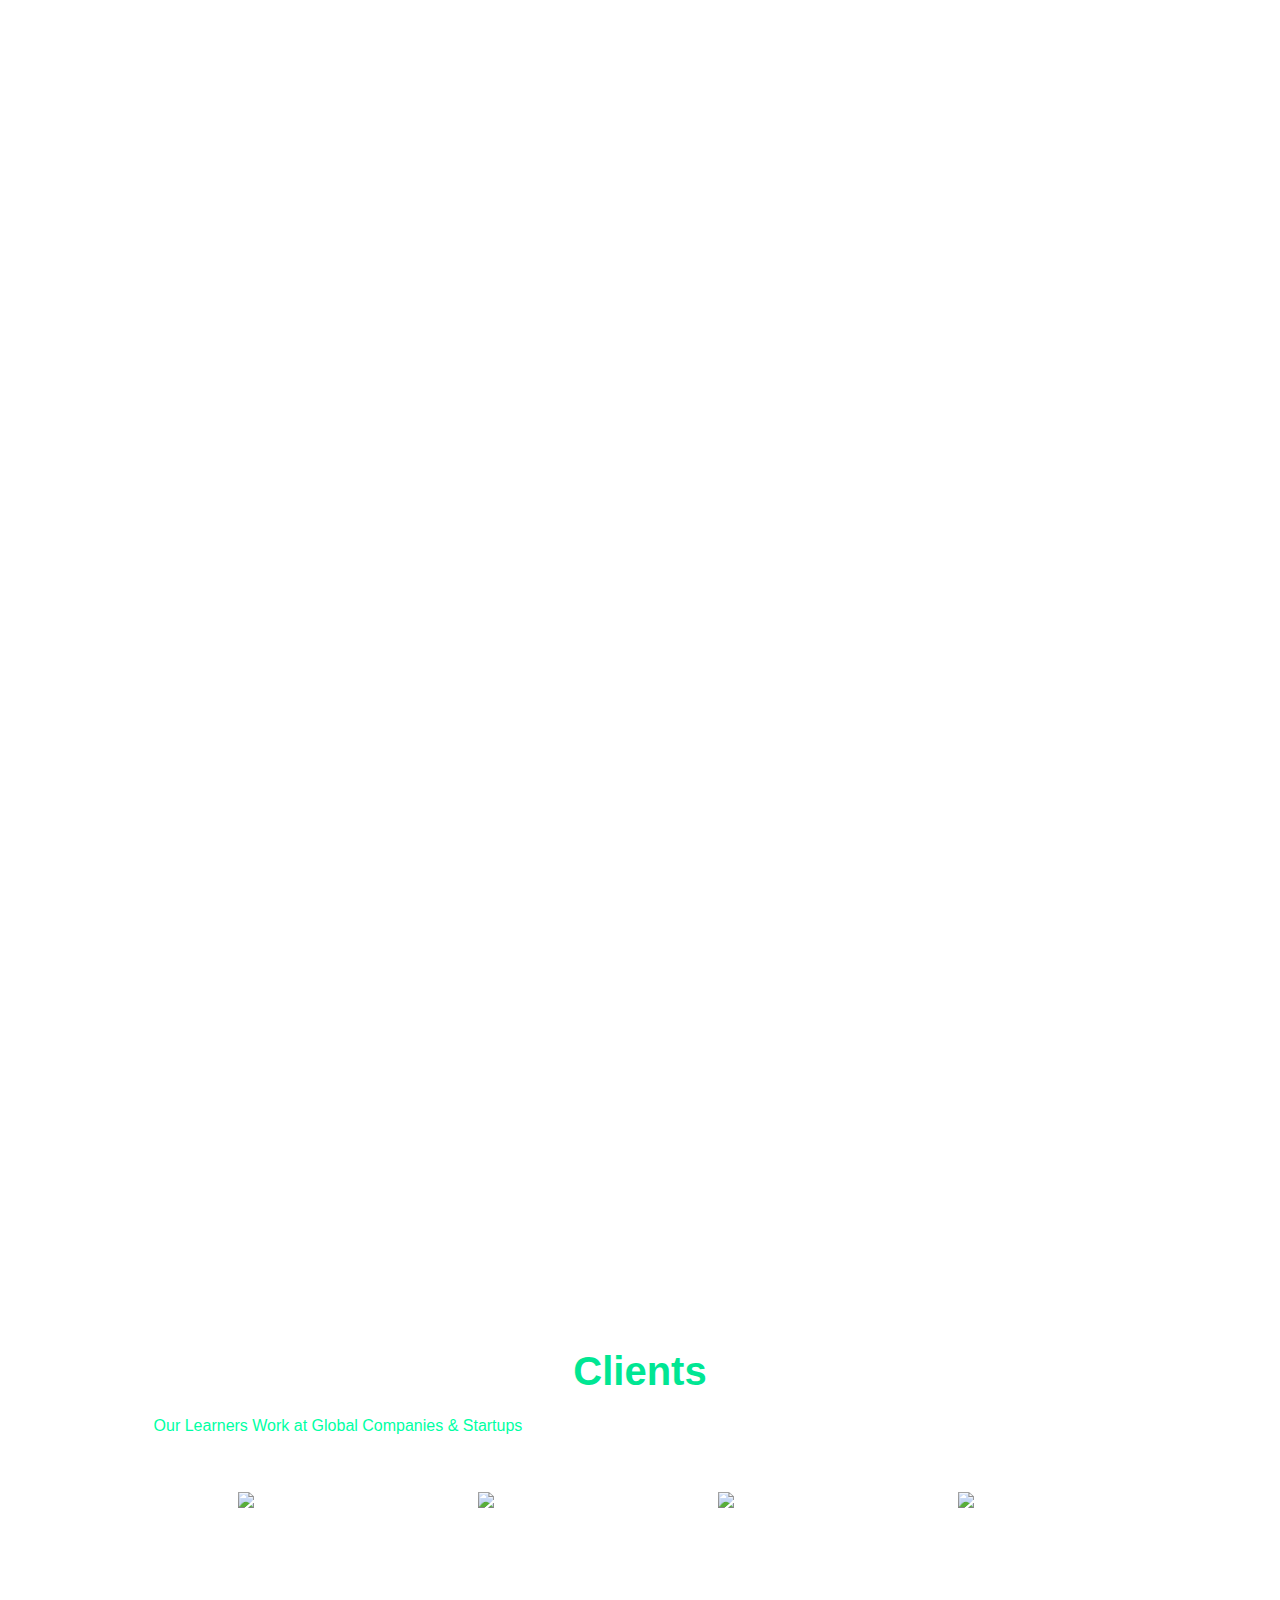
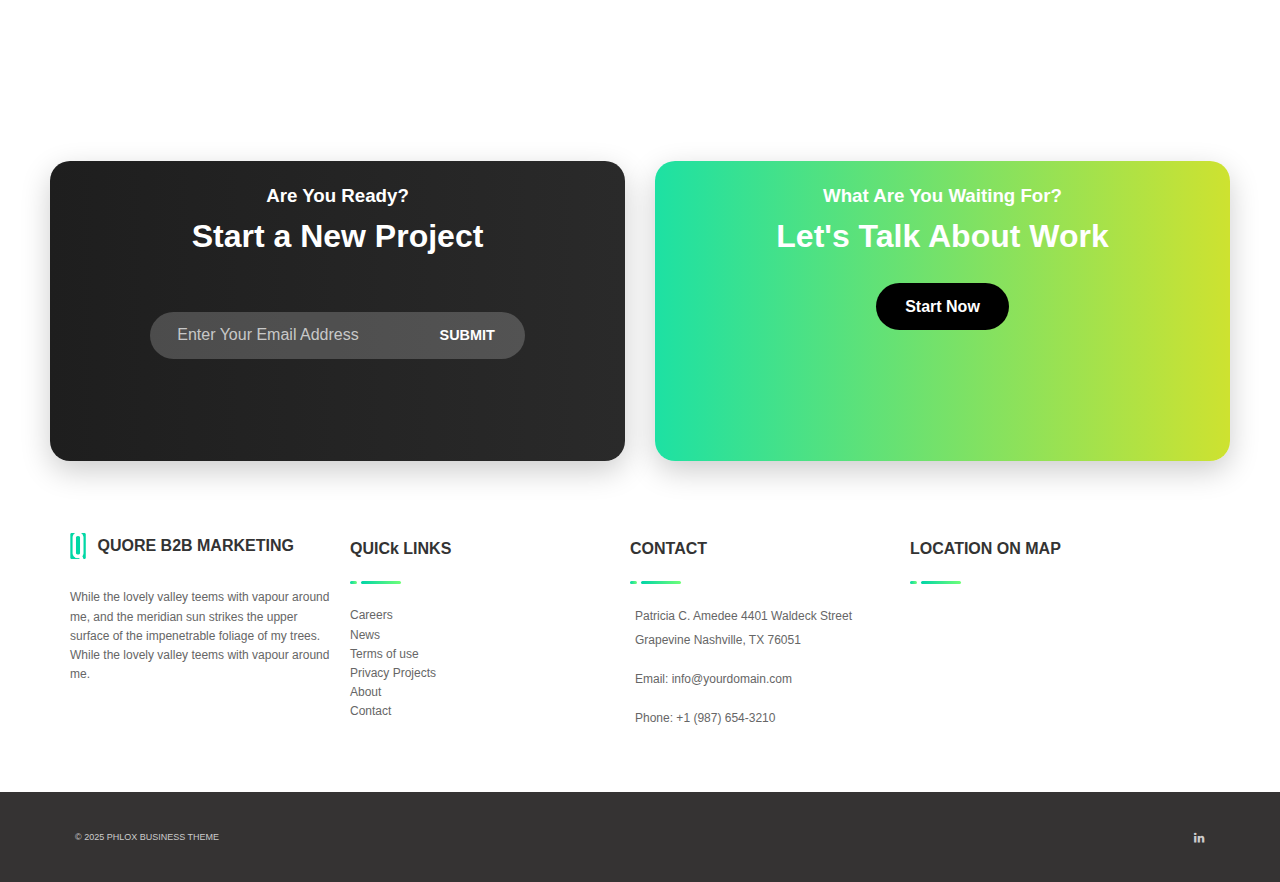
==== commit e3e30468: "commit changes next" ====
--- a/index.html
+++ b/index.html
@@ -43,7 +43,7 @@
                 <a href="/pages/Account-Based Marketing.html">Account-Based Marketing</a>
                 <a href="/pages/Lead Generation.html">Lead Generation</a>
                 <a href="/pages/Data Solutions.html">Data Solutions</a>
-                <a href="/pages/webdesign.html">webdesign</a>
+                <a href="/pages/webdesign.html">Web Design</a>
             </div>
         </li>
         <li class="r-dropdown">
--- a/styles/styles.css
+++ b/styles/styles.css
@@ -18,10 +18,10 @@
   display: flex;
   justify-content: space-between;
   align-items: center;
-  padding: 0 5%;
   box-shadow: 0 2px 10px rgba(0, 0, 0, 0.1);
   z-index: 9999;
-}
+} 
+
 
 /* Wrapper for better positioning */
 .nav-wrapper {
@@ -37,11 +37,11 @@
 }
 
 /* Navigation links container */
-.nav-links {
+/* .nav-links {
   display: flex;
   align-items: center;
   gap: 30px;
-}
+} */
 
 /* Individual navigation items */
 .nav-item {
@@ -76,7 +76,7 @@
 @media screen and (max-width: 1024px) {
   #kazim.navbar {
       height: 70px;
-      padding: 0 4%;
+      /* padding: 0 4%; */
   }
 
   .nav-wrapper {
@@ -123,7 +123,7 @@
 @media screen and (max-width: 480px) {
   #kazim.navbar {
       height: 140px;
-      padding: 0 3%;
+      /* padding: 0 3%; */
   }
 
   .nav-wrapper {
@@ -171,13 +171,12 @@
 
 #kazim.navbar {
   position: fixed;
-  top: 0;
   left: 0;
   width: 100%;
   display: flex;
   justify-content: space-between;
   align-items: center;
-  padding: 1.5rem 5%;
+  /* padding: 1.5rem 5%; */
   background: #ffffff;
   box-shadow: 0 2px 10px rgba(0, 0, 0, 0.1);
   z-index: 1000;
@@ -209,7 +208,7 @@
   display: flex;
   justify-content: space-between;
   align-items: center;
-  padding: 1.5rem 5%;
+  /* padding: 1.5rem 5%; */
   background: #ffffff;
   box-shadow: 0 2px 10px rgba(0, 0, 0, 0.1);
   z-index: 1000;
@@ -420,9 +419,9 @@
     width: 50%;
   }
 
-  #kazim.navbar {
+  /* #kazim.navbar {
       padding: 1rem 3%;
-  }
+  } */
 }
   display: flex;
   align-items: center;
@@ -475,19 +474,19 @@
 
 .nav-links {
   display: flex;
-  gap: 3rem;
+  gap: 2rem;
   transition: all 0.3s ease;
-}
-
-.nav-links a {
+  align-items: center;
+}
+
+/* .nav-links a {
   text-decoration: none;
   color: #333;
   font-size: 0.95rem;
   font-weight: 500;
   transition: all 0.3s ease;
   position: relative;
-  padding: 5px 0;
-}
+} */
 
 .nav-links a:hover {
   color: #00ffa3;
@@ -547,9 +546,9 @@
 }
 
 @media screen and (max-width: 1200px) {
-  .nav-links {
+  /* .nav-links {
       gap: 2rem;
-  }
+  } */
 
   .logo-circle {
       margin-left: 50px;
@@ -625,9 +624,9 @@
       height: 20px;
   }
 
-  #kazim.navbar {
+  /* #kazim.navbar {
       padding: 1rem 3%;
-  }
+  } */
 }
 
 
@@ -644,7 +643,7 @@
   display: flex;
   justify-content: space-between;
   align-items: center;
-  padding: 1rem 10%;
+  /* padding: 1rem 10%; */
   position: fixed;
   width: 100%;
   top: 0;
@@ -689,17 +688,18 @@
   color: #434343;
 }
 
-.nav-links {
+/* .nav-links {
   display: flex;
   gap: 2.5rem;
-}
+} */
 
 .nav-links a {
   text-decoration: none;
   color: #333;
   font-size: 1rem;
   font-weight: 500;
-  padding: 0.5rem 1rem;
+  position: relative;
+  /* padding: 0.5rem 1rem; */
   transition: color 0.3s ease, background-color 0.3s ease;
 }
 
@@ -850,7 +850,7 @@
     display: flex;
     justify-content: space-between;
     align-items: center;
-    padding: 1.5rem 5%;
+    /* padding: 1.5rem 5%; */
     background: #ffffff;
     box-shadow: 0 2px 10px rgba(0, 0, 0, 0.1);
     z-index: 1000;
@@ -858,12 +858,12 @@
 }
 /* Responsive Design */
 @media screen and (max-width: 968px) {
+  /* Increased to accommodate stacked footer items */
     body {
-        padding-top: 230px; /* Increased to accommodate stacked footer items */
+        padding-top: 230px; 
     }
 
     #footer {
-        height: auto;
         flex-direction: column;
         gap: 10px;
         padding: 10px;
@@ -891,7 +891,6 @@
     }
 
     #kazim.navbar {
-        top: 70px; /* Adjusted for taller footer */
         flex-direction: row;
     }
 
@@ -943,10 +942,9 @@
         font-size: 14px;
     }
 
-    #kazim.navbar {
-        top: 90px; /* Adjusted for taller footer on mobile */
+    /* #kazim.navbar {
         padding: 1rem 3%;
-    }
+    } */
 
     .nav-links {
         top: 90px; /* Adjusted for taller footer */
@@ -1075,13 +1073,13 @@
   color: #2ecc71;
 }
 
-p {
+/* p {
   color: #666;
   line-height: 1.8;
   margin-bottom: 2rem;
   font-size: 1.5rem;
   text-align: center;
-}
+} */
 
 .features {
   list-style: none;
@@ -1436,11 +1434,11 @@
 
 /* Footer Styling */
 
-footer {
+/* footer {
   background-color:white;
   padding: 60px 0px;
   font-family: system-ui, -apple-system, BlinkMacSystemFont, 'Segoe UI', Roboto, Oxygen, Ubuntu, Cantarell, 'Open Sans', 'Helvetica Neue', sans-serif;
-}
+} */
 
 .footer-container {
   background-color: white;
@@ -1562,13 +1560,16 @@
   transition: color 0.3s;
 }
 .social-icons a:hover {
-  color: white; /* Hover effect */
+  color: white; /* Hover effect */
 }
 
 /*  drop down */
 /* DROPDOWN TRANSITION */
 .nav-links li {
   position: relative;
+  /* display: flex; */
+  list-style: none;
+  /* align-items: center; */
 }
 
 /* Dropdown container */
@@ -1601,11 +1602,11 @@
   }
 }
 /* Apply animation delay for each dropdown item */
-.r-dropdown-content a:nth-child(1) { animation-delay: 0.2s; }
-.r-dropdown-content a:nth-child(2) { animation-delay: 0.4s; }
-.r-dropdown-content a:nth-child(3) { animation-delay: 0.6s; }
-.r-dropdown-content a:nth-child(4) { animation-delay: 0.8s; }
-.r-dropdown-content a:nth-child(5) { animation-delay: 1s; }
+.r-dropdown-content a:nth-child(1) { animation-delay: 0.4s; }
+.r-dropdown-content a:nth-child(2) { animation-delay: 0.6s; }
+.r-dropdown-content a:nth-child(3) { animation-delay: 0.8s; }
+.r-dropdown-content a:nth-child(4) { animation-delay: 1s; }
+.r-dropdown-content a:nth-child(5) { animation-delay: 1.2s; }
 
 /* Show dropdown with animation */
 .r-dropdown:hover .r-dropdown-content {
@@ -1614,5 +1615,8 @@
 }
 
 
-
-
+.disha{
+  display: flex;
+  flex-direction: column;
+  gap: 0px;
+}--- a/styles/service.css
+++ b/styles/service.css
@@ -143,6 +143,7 @@
   font-size: clamp(1.5rem, 3.5vw, 2rem);  /* Larger headings */
   font-weight: 700;
   margin-bottom: clamp(1.5rem, 4vw, 2rem);
+  color: var(--primary-color);
 }
 
 .syed-service-description p {
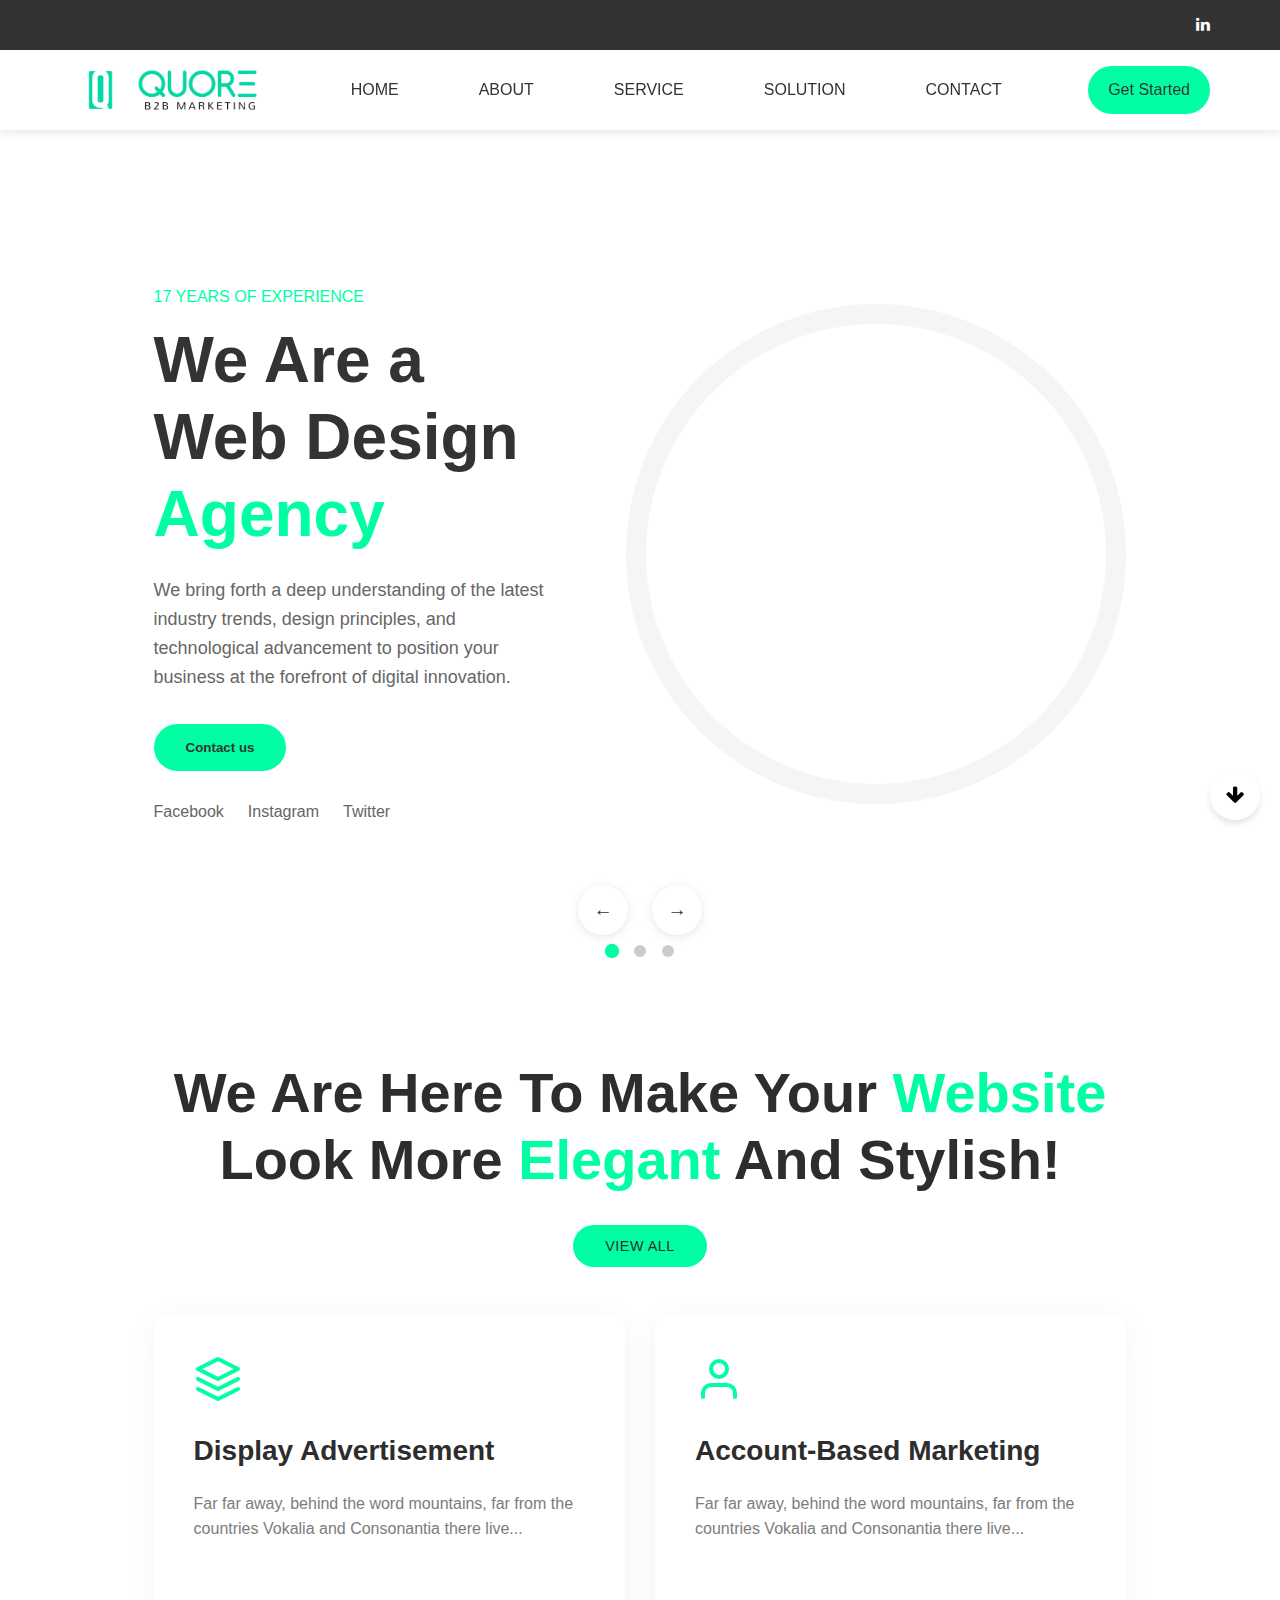
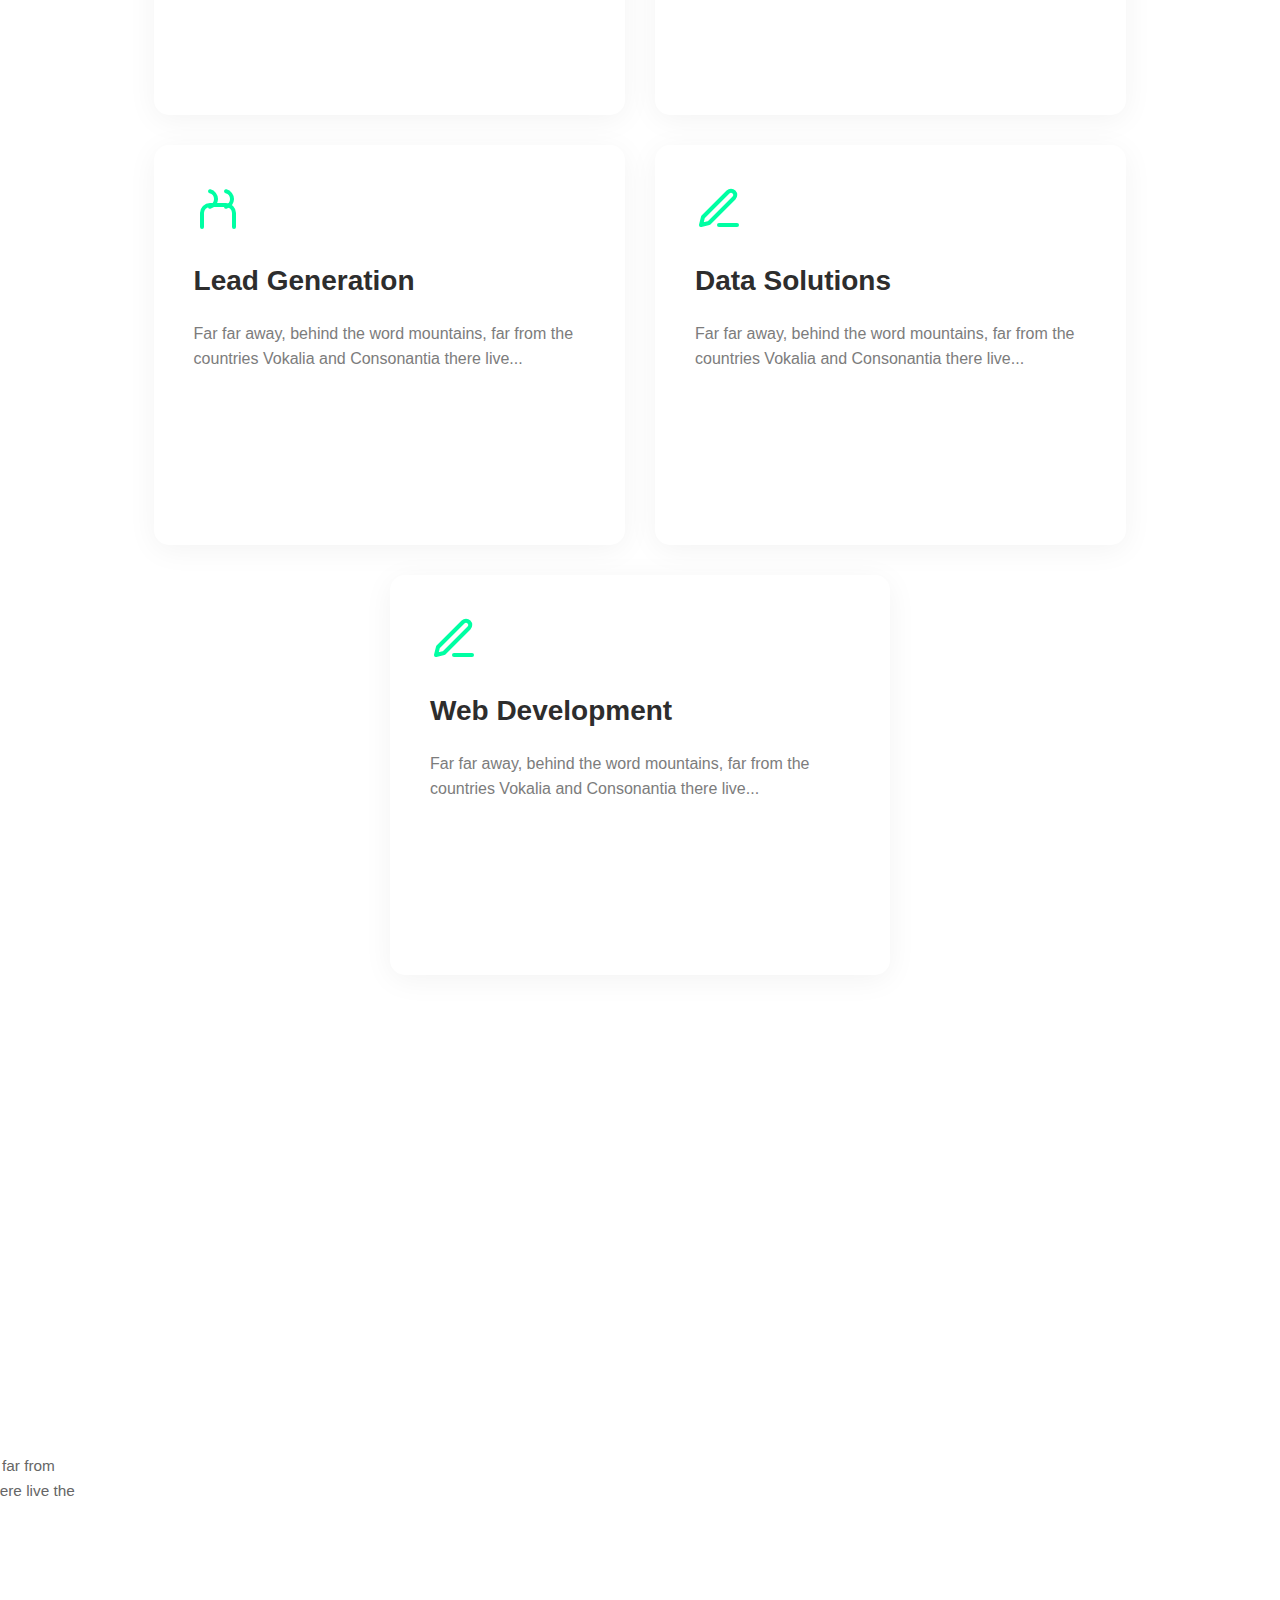
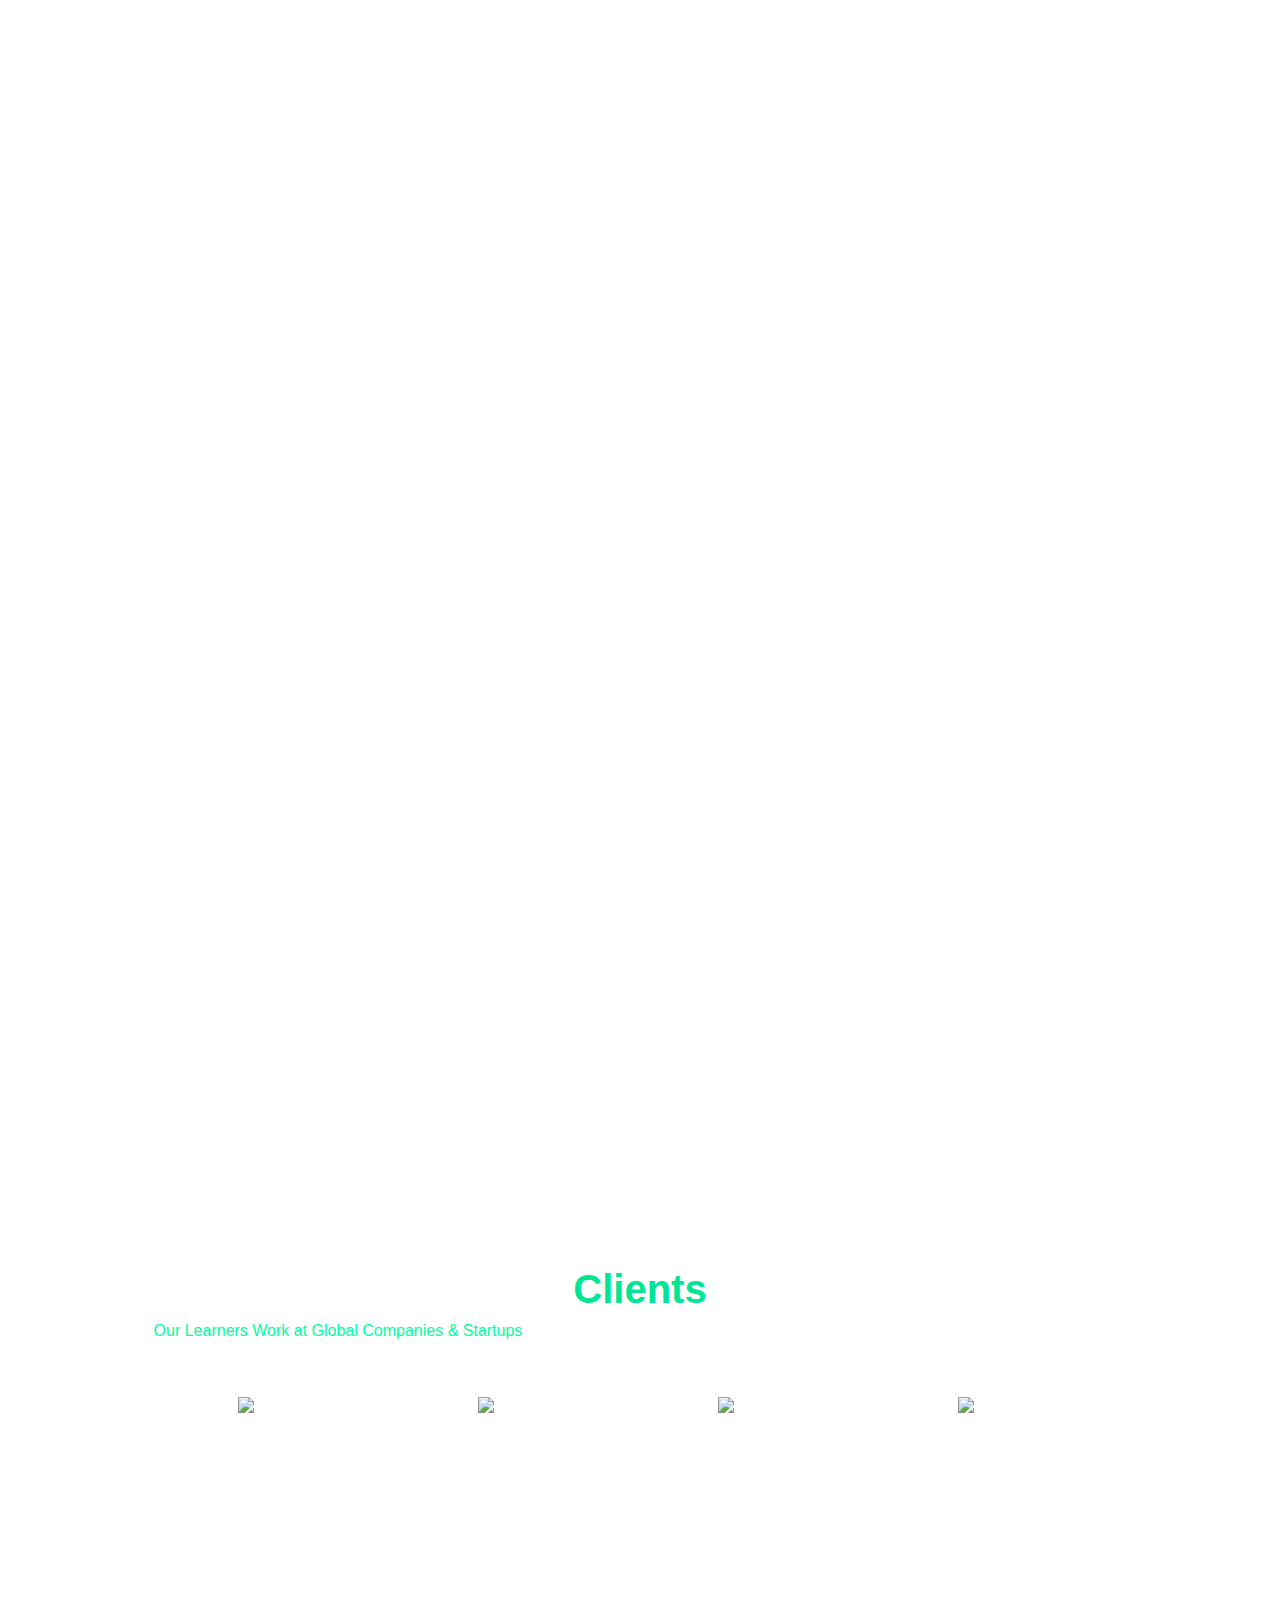
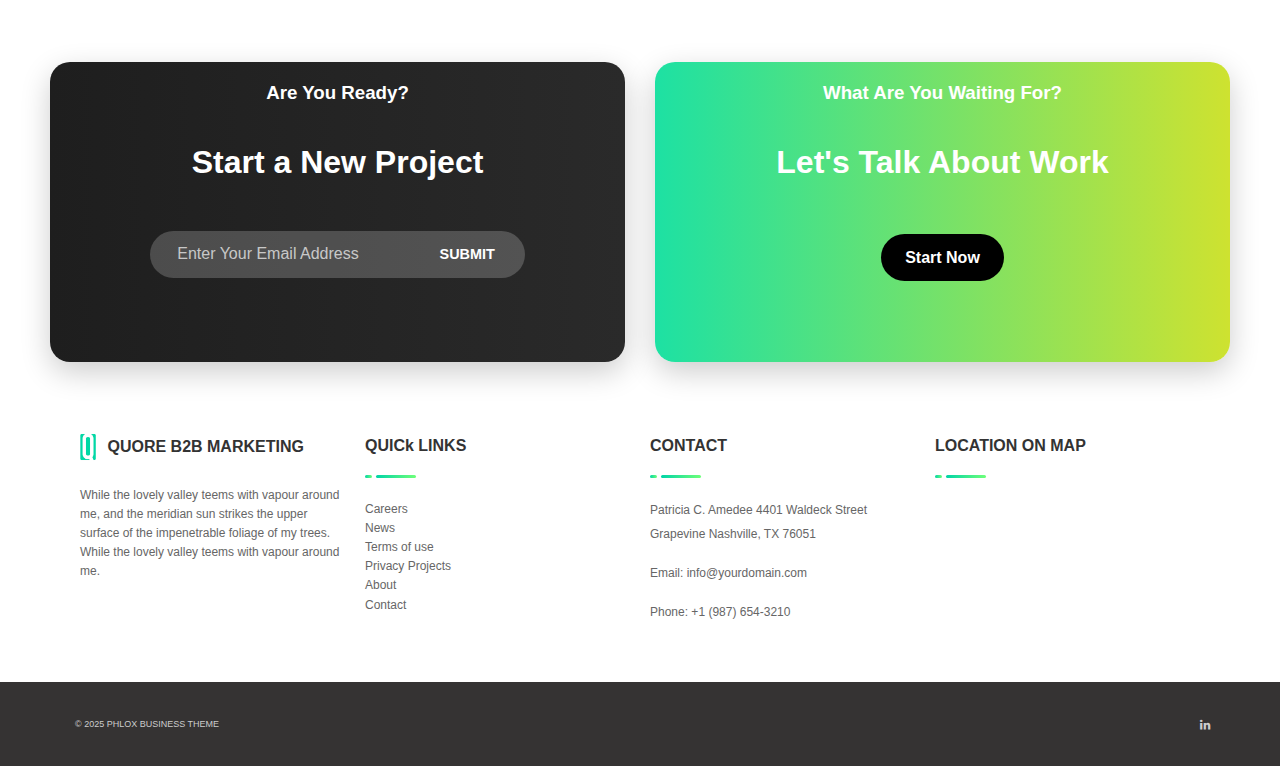
==== commit 0cd8aa8a: "commit changes and updted arrow button" ====
--- a/index.html
+++ b/index.html
@@ -47,15 +47,16 @@
             </div>
         </li>
         <li class="r-dropdown">
-            <a href="solutions.html">SOLUTION</a>
-            <div class="r-dropdown-content">
-                <a href="/pages/sol1.html">Sol1</a>
-                <a href="/pages/sol2.html">Sol2</a>
-                <a href="/pages/sol3.html">Sol3</a>
-                <a href="/pages/sol4.html">Sol4</a>
-                <a href="/pages/sol5.html">Sol5</a>
-            </div>
-        </li>
+          <a href="solutions.html">SOLUTION</a>
+          <div class="r-dropdown-content">
+              <a href="/pages/sol1.html">Content Syndication
+                 </a>
+              <a href="/pages/sol2.html">Sales Qualified Leads</a>
+              <a href="/pages/sol3.html">Intent Leads</a>
+              <a href="/pages/sol4.html">Email Marketing</a>
+             
+          </div>
+      </li>
           <a href='contact.html'>CONTACT</a>
       </div>
 
@@ -390,6 +391,15 @@
         <button id="start-button"><span>Start Now</span></button>
     </div>
 </div>
+<!-- arrow button top to bottom-->
+<div class="arrow-buttons">
+  <button id="scroll-up-btn" class="scroll-btn">
+      <i class="fa fa-arrow-up"></i>
+  </button>
+  <button id="scroll-down-btn" class="scroll-btn">
+      <i class="fa fa-arrow-down"></i>
+  </button>
+</div>
   <!-- Footer Section -->
   <footer>
     <div class="footer-container">
--- a/styles/styles.css
+++ b/styles/styles.css
@@ -6,23 +6,6 @@
   box-sizing: border-box;
 }
 
-/* Main navbar container */
-#kazim.navbar {
-  position: sticky;
-  top: 0;
-  left: 0;
-  right: 0;
-  width: 100%;
-  height: 80px;
-  background: #ffffff;
-  display: flex;
-  justify-content: space-between;
-  align-items: center;
-  box-shadow: 0 2px 10px rgba(0, 0, 0, 0.1);
-  z-index: 9999;
-} 
-
-
 /* Wrapper for better positioning */
 .nav-wrapper {
   position: relative;
@@ -36,13 +19,6 @@
   padding: 10px 0;
 }
 
-/* Navigation links container */
-/* .nav-links {
-  display: flex;
-  align-items: center;
-  gap: 30px;
-} */
-
 /* Individual navigation items */
 .nav-item {
   position: relative;
@@ -52,14 +28,14 @@
 /* For browsers that support sticky */
 @supports (position: sticky) {
   #kazim.navbar {
-      position: sticky;
+    position: sticky;
   }
 }
 
 /* For browsers that don't support sticky */
 @supports not (position: sticky) {
   #kazim.navbar {
-      position: fixed;
+    position: fixed;
   }
 }
 
@@ -72,82 +48,22 @@
   padding: 10px;
 }
 
-/* Responsive Breakpoints */
-@media screen and (max-width: 1024px) {
-  #kazim.navbar {
-      height: 70px;
-      /* padding: 0 4%; */
-  }
-
-  .nav-wrapper {
-      height: 70px;
-  }
-}
-
-@media screen and (max-width: 768px) {
-  #kazim.navbar {
-      height: 160px;
-  }
-
-  .nav-wrapper {
-      height: 60px;
-  }
-
-  .mobile-menu {
-      display: block;
-  }
-
-  .nav-links {
-      position: absolute;
-      top: 60px;
-      left: 0;
-      width: 100%;
-      background: #ffffff;
-      flex-direction: column;
-      padding: 20px;
-      gap: 15px;
-      transform: translateY(-100%);
-      opacity: 0;
-      visibility: hidden;
-      transition: all 0.3s ease;
-      box-shadow: 0 2px 10px rgba(0, 0, 0, 0.1);
-  }
-
-  .nav-links.active {
-      transform: translateY(0);
-      opacity: 1;
-      visibility: visible;
-  }
-}
-
-@media screen and (max-width: 480px) {
-  #kazim.navbar {
-      height: 140px;
-      /* padding: 0 3%; */
-  }
-
-  .nav-wrapper {
-      height: 50px;
-  }
-
-  .nav-item {
-      padding: 8px 0;
-  }
-}
+
 
 /* Animation for navbar on scroll */
 @keyframes slideDown {
   from {
-      transform: translateY(-100%);
+    transform: translateY(-100%);
   }
   to {
-      transform: translateY(0);
+    transform: translateY(0);
   }
 }
 
 .navbar-scrolled {
   animation: slideDown 0.5s ease forwards;
 }
+
 * {
   margin: 0;
   padding: 0;
@@ -155,32 +71,15 @@
   font-family: "Inter", sans-serif;
 }
 
-
-
- body {
-  font-family: 'Inter', sans-serif;
+body {
+  font-family: "Inter", sans-serif;
   background-color: rgb(255, 255, 255);
   color: var(--text-color);
-  line-height: 1.6;
+  /* line-height: 1.6; */
   overflow-x: hidden;
-  height: 100%;
+  /* height: 100%; */
   padding-top: 160px;
   color: white;
- 
-} 
-
-#kazim.navbar {
-  position: fixed;
-  left: 0;
-  width: 100%;
-  display: flex;
-  justify-content: space-between;
-  align-items: center;
-  /* padding: 1.5rem 5%; */
-  background: #ffffff;
-  box-shadow: 0 2px 10px rgba(0, 0, 0, 0.1);
-  z-index: 1000;
-  transition: all 0.3s ease;
 }
 
 #kazim.navbar.scrolled {
@@ -189,178 +88,177 @@
   backdrop-filter: blur(10px);
 }
 
-.nav-left { * {
-  margin: 0;
-  padding: 0;
-  box-sizing: border-box;
-  font-family: "Inter", sans-serif;
-  display: flex;
-  align-items: center;
-}
-
-
-
-#kazim.navbar {
-  position: fixed;
-  top: 0;
-  left: 0;
-  width: 100%;
-  display: flex;
-  justify-content: space-between;
-  align-items: center;
-  /* padding: 1.5rem 5%; */
-  background: #ffffff;
-  box-shadow: 0 2px 10px rgba(0, 0, 0, 0.1);
-  z-index: 1000;
-  transition: all 0.3s ease;
-}
-
-#kazim.navbar.scrolled {
-  padding: 1rem 5%;
-  background: rgba(255, 255, 255, 0.95);
-  backdrop-filter: blur(10px);
-}
-
-
-.logo {
-  display: flex;
-  align-items: center;
-  gap: 10px;
-  text-decoration: none;
-  transition: transform 0.3s ease;
-}
-
-.logo:hover {
-  transform: scale(1.05);
-}
-
-.logo-circle {
-  width: 44px;
-  height: 44px;
-  border-radius: 70%;
-  margin-left: 100px;
-  transition: transform 0.3s ease;
-}
-
-.gafru-circle {
-  height: 80px;
-  width: auto;
-  transition: transform 0.3s ease;
-}
-
-.menu-toggle {
-  display: none;
-  flex-direction: column;
-  justify-content: space-between;
-  width: 30px;
-  height: 21px;
-  cursor: pointer;
-  position: relative;
-  z-index: 1001;
-}
-
-.menu-toggle span {
-  display: block;
-  width: 100%;
-  height: 3px;
-  background-color: #333;
-  transition: all 0.3s ease-in-out;
-}
-
-.nav-links {
-  display: flex;
-  gap: 3rem;
-  transition: all 0.3s ease;
-}
-
-.nav-links a {
-  text-decoration: none;
-  color: #333;
-  font-size: 0.95rem;
-  font-weight: 500;
-  transition: all 0.3s ease;
-  position: relative;
-  padding: 5px 0;
-}
-
-.nav-links a:hover {
-  color: #00ffa3;
-}
-
-.nav-links a::after {
-  content: "";
-  position: absolute;
-  width: 0;
-  height: 2px;
-  bottom: -4px;
-  left: 0;
-  background-color: #00ffa3;
-  transition: width 0.3s ease;
-}
-
-.nav-links a:hover::after {
-  width: 100%;
-}
-
-.nav-button {
-  padding: 0.75rem 1.5rem;
-  background: #00ffa3;
-  color: #333;
-  border: none;
-  border-radius: 25px;
-  font-size: 0.95rem;
-  font-weight: 500;
-  cursor: pointer;
-  transition: all 0.3s ease;
-  margin-right: 100px;
-  position: relative;
-  overflow: hidden;
-}
-
-.nav-button:before {
-  content: '';
-  position: absolute;
-  top: 50%;
-  left: 50%;
-  width: 0;
-  height: 0;
-  background: rgba(255, 255, 255, 0.2);
-  border-radius: 50%;
-  transform: translate(-50%, -50%);
-  transition: width 0.6s ease, height 0.6s ease;
-}
-
-.nav-button:hover:before {
-  width: 300px;
-  height: 300px;
-}
-
-.nav-button:hover {
-  background: #00e693;
-  transform: translateY(-2px);
-}
-
-@media screen and (max-width: 1200px) {
+.nav-left {
+  * {
+    margin: 0;
+    padding: 0;
+    box-sizing: border-box;
+    font-family: "Inter", sans-serif;
+    display: flex;
+    align-items: center;
+  }
+
+  #kazim.navbar {
+    position: fixed;
+    top: 0;
+    left: 0;
+    width: 100%;
+    display: flex;
+    justify-content: space-between;
+    align-items: center;
+    /* padding: 1.5rem 5%; */
+    background: #ffffff;
+    box-shadow: 0 2px 10px rgba(0, 0, 0, 0.1);
+    z-index: 1000;
+    transition: all 0.3s ease;
+  }
+
+  #kazim.navbar.scrolled {
+    padding: 1rem 5%;
+    background: rgba(255, 255, 255, 0.95);
+    backdrop-filter: blur(10px);
+  }
+
+  /* .logo {
+    display: flex;
+    align-items: center;
+    /* gap: 10px; */
+    text-decoration: none;
+    transition: transform 0.3s ease;
+  } */
+
+  .logo:hover {
+    transform: scale(1.05);
+  }
+
+  .logo-circle {
+    /* width: 44px; */
+    /* height: 44px; */
+    /* border-radius: 70%; */
+    /* margin-left: 100px; */
+    transition: transform 0.3s ease;
+  }
+
+  .gafru-circle {
+    height: 80px;
+    width: auto;
+    transition: transform 0.3s ease;
+  }
+
+  .menu-toggle {
+    display: none;
+    flex-direction: column;
+    justify-content: space-between;
+    width: 30px;
+    height: 21px;
+    cursor: pointer;
+    position: relative;
+    z-index: 1001;
+  }
+
+  .menu-toggle span {
+    display: block;
+    width: 100%;
+    height: 3px;
+    background-color: #333;
+    transition: all 0.3s ease-in-out;
+  }
+
   .nav-links {
+    display: flex;
+    gap: 3rem;
+    transition: all 0.3s ease;
+    
+  }
+
+  .nav-links a {
+    text-decoration: none;
+    color: #333;
+    font-size: 0.95rem;
+    font-weight: 500;
+    transition: all 0.3s ease;
+    position: relative;
+    padding: 5px 0;
+  }
+
+  .nav-links a:hover {
+    color: #00ffa3;
+  }
+
+  .nav-links a::after {
+    content: "";
+    position: absolute;
+    width: 0;
+    height: 2px;
+    bottom: -4px;
+    left: 0;
+    background-color: #00ffa3;
+    transition: width 0.3s ease;
+  }
+
+  .nav-links a:hover::after {
+    width: 100%;
+  }
+
+  .nav-button {
+    padding: 0.75rem 1.5rem;
+    background: #00ffa3;
+    color: #333;
+    border: none;
+    border-radius: 25px;
+    font-size: 0.95rem;
+    font-weight: 500;
+    cursor: pointer;
+    transition: all 0.3s ease;
+    /* margin-right: 100px; */
+    position: relative;
+    overflow: hidden;
+  }
+
+  .nav-button:before {
+    content: "";
+    position: absolute;
+    top: 50%;
+    left: 50%;
+    width: 0;
+    height: 0;
+    background: rgba(255, 255, 255, 0.2);
+    border-radius: 50%;
+    transform: translate(-50%, -50%);
+    transition: width 0.6s ease, height 0.6s ease;
+  }
+
+  .nav-button:hover:before {
+    width: 300px;
+    height: 300px;
+  }
+
+  .nav-button:hover {
+    background: #00e693;
+    transform: translateY(-2px);
+  }
+
+  @media screen and (max-width: 1200px) {
+    .nav-links {
       gap: 2rem;
-  }
-
-  .logo-circle {
+    }
+
+    /* .logo-circle {
       margin-left: 50px;
-  }
-
-  .nav-button {
+    } */
+
+    /* .nav-button {
       margin-right: 50px;
-  }
-}
-
-@media screen and (max-width: 968px) {
-  .menu-toggle {
+    } */
+  }
+
+  @media screen and (max-width: 968px) {
+    /* .menu-toggle {
       display: flex;
       margin-right: 20px;
-  }
-
-  .nav-links {
+    } */
+
+    .nav-links {
       position: fixed;
       top: 0;
       right: -100%;
@@ -373,64 +271,61 @@
       justify-content: center;
       gap: 2rem;
       transition: right 0.3s ease;
-  }
-
-  .nav-links.active {
+    }
+
+    .nav-links.active {
       right: 0;
-  }
-
-  .nav-links a {
+    }
+
+    .nav-links a {
       font-size: 1.1rem;
       opacity: 0;
       transform: translateY(20px);
-  }
-
-  .nav-links.active a {
+    }
+
+    .nav-links.active a {
       opacity: 1;
       transform: translateY(0);
       transition: opacity 0.3s ease, transform 0.3s ease;
-  }
-
-  .nav-button {
+    }
+
+    .nav-button {
       display: none;
-  }
-
-  .menu-toggle.active span:nth-child(1) {
+    }
+
+    .menu-toggle.active span:nth-child(1) {
       transform: translateY(9px) rotate(45deg);
-  }
-
-  .menu-toggle.active span:nth-child(2) {
+    }
+
+    .menu-toggle.active span:nth-child(2) {
       opacity: 0;
-  }
-
-  .menu-toggle.active span:nth-child(3) {
+    }
+
+    .menu-toggle.active span:nth-child(3) {
       transform: translateY(-9px) rotate(-45deg);
-  }
-}
-
-@media screen and (max-width: 480px) {
-  .logo-circle {
+    }
+  }
+
+  @media screen and (max-width: 480px) {
+    /* .logo-circle {
       margin-left: 20px;
       width: 36px;
       height: 36px;
-  }
-
-  .gafru-circle {
-    width: 50%;
-  }
-
-  /* #kazim.navbar {
+    } */
+
+    /* .gafru-circle {
+      width: 50%;
+    } */
+
+    /* #kazim.navbar {
       padding: 1rem 3%;
   } */
-}
+  }
+
+.logo {
   display: flex;
   align-items: center;
-}
-
-.logo {
-  display: flex;
-  align-items: center;
-  gap: 10px;
+  /* gap: 10px; */
   text-decoration: none;
   transition: transform 0.3s ease;
 }
@@ -440,18 +335,18 @@
 }
 
 .logo-circle {
-  width: 44px;
+  /* width: 44px; */
   height: 44px;
-  border-radius: 70%;
-  margin-left: 100px;
+  /* border-radius: 70%; */
+  /* margin-left: 100px; */
   transition: transform 0.3s ease;
 }
 
-.gafru-circle {
+/* .gafru-circle {
   height: 24px;
   width: auto;
   transition: transform 0.3s ease;
-}
+} */
 
 .menu-toggle {
   display: none;
@@ -474,9 +369,15 @@
 
 .nav-links {
   display: flex;
-  gap: 2rem;
+  gap: 5rem;
   transition: all 0.3s ease;
   align-items: center;
+  font-family: -apple-system, BlinkMacSystemFont, 'Segoe UI', Roboto, Oxygen, Ubuntu, Cantarell, sans-serif;
+}
+@media (max-width: 1115px){
+  .nav-links{
+    gap: 40px;
+  }
 }
 
 /* .nav-links a {
@@ -508,7 +409,7 @@
 }
 
 .nav-button {
-  padding: 0.75rem 1.5rem;
+  /* padding: 0.75rem 1.5rem; */
   background: #00ffa3;
   color: #333;
   border: none;
@@ -517,13 +418,13 @@
   font-weight: 500;
   cursor: pointer;
   transition: all 0.3s ease;
-  margin-right: 100px;
+  /* margin-right: 100px; */
   position: relative;
   overflow: hidden;
 }
 
 .nav-button:before {
-  content: '';
+  content: "";
   position: absolute;
   top: 50%;
   left: 50%;
@@ -549,79 +450,75 @@
   /* .nav-links {
       gap: 2rem;
   } */
-
-  .logo-circle {
-      margin-left: 50px;
+  /* .logo-circle {
+    margin-left: 50px;
+  } */
+  /* .nav-button {
+    margin-right: 50px;
+  } */
+}
+
+@media screen and (max-width: 968px) {
+
+  .nav-links {
+    position: fixed;
+    top: 0;
+    right: -100%;
+    width: 100%;
+    height: 100vh;
+    background: rgba(255, 255, 255, 0.98);
+    backdrop-filter: blur(10px);
+    flex-direction: column;
+    align-items: center;
+    justify-content: center;
+    gap: 2rem;
+    transition: right 0.3s ease;
+  }
+
+  .nav-links.active {
+    right: 0;
+  }
+
+  .nav-links a {
+    font-size: 1.1rem;
+    opacity: 0;
+    transform: translateY(20px);
+  }
+
+  .nav-links.active a {
+    opacity: 1;
+    transform: translateY(0);
+    transition: opacity 0.3s ease, transform 0.3s ease;
   }
 
   .nav-button {
-      margin-right: 50px;
-  }
-}
-
-@media screen and (max-width: 968px) {
-  .menu-toggle {
-      display: flex;
-      margin-right: 20px;
-  }
-
-  .nav-links {
-      position: fixed;
-      top: 0;
-      right: -100%;
-      width: 100%;
-      height: 100vh;
-      background: rgba(255, 255, 255, 0.98);
-      backdrop-filter: blur(10px);
-      flex-direction: column;
-      align-items: center;
-      justify-content: center;
-      gap: 2rem;
-      transition: right 0.3s ease;
-  }
-
-  .nav-links.active {
-      right: 0;
-  }
-
-  .nav-links a {
-      font-size: 1.1rem;
-      opacity: 0;
-      transform: translateY(20px);
-  }
-
-  .nav-links.active a {
-      opacity: 1;
-      transform: translateY(0);
-      transition: opacity 0.3s ease, transform 0.3s ease;
-  }
-
-  .nav-button {
-      display: none;
+    display: none;
   }
 
   .menu-toggle.active span:nth-child(1) {
-      transform: translateY(9px) rotate(45deg);
+    transform: translateY(9px) rotate(45deg);
   }
 
   .menu-toggle.active span:nth-child(2) {
-      opacity: 0;
+    opacity: 0;
   }
 
   .menu-toggle.active span:nth-child(3) {
-      transform: translateY(-9px) rotate(-45deg);
+    transform: translateY(-9px) rotate(-45deg);
   }
 }
 
 @media screen and (max-width: 480px) {
-  .logo-circle {
-      margin-left: 20px;
-      width: 36px;
-      height: 36px;
-  }
-
-  .gafru-circle {
-      height: 20px;
+   .logo-circle{
+    height: 40px;
+  }
+
+  .gafru-circle{
+    height: 60px;
+  }
+
+  .logo{
+    height: 40px;
   }
 
   /* #kazim.navbar {
@@ -629,34 +526,24 @@
   } */
 }
 
-
-
-
-
-
-
-
-
-
 /* Navbar Styles */
-.navbar {
+/* .navbar {
   display: flex;
   justify-content: space-between;
   align-items: center;
-  /* padding: 1rem 10%; */
   position: fixed;
   width: 100%;
   top: 0;
   background: white;
   z-index: 1000;
   box-shadow: 0 2px 10px rgba(0, 0, 0, 0.1);
-}
-
-.nav-left {
+} */
+
+/* .nav-left {
   display: flex;
   align-items: center;
   gap: 0.5rem;
-}
+} */
 
 .logo-container {
   display: flex;
@@ -665,10 +552,10 @@
 }
 
 .logo-circle {
-  width: 60px;
-  height: 60px;
+  /* width: 60px; */
+  /* height: 60px; */
   background-color: #fff;
-  border-radius: 50%;
+  /* border-radius: 50%; */
   display: flex;
   align-items: center;
   justify-content: center;
@@ -701,6 +588,7 @@
   position: relative;
   /* padding: 0.5rem 1rem; */
   transition: color 0.3s ease, background-color 0.3s ease;
+  font-family: -apple-system, BlinkMacSystemFont, 'Segoe UI', Roboto, Oxygen, Ubuntu, Cantarell, sans-serif;
 }
 
 .nav-links a:hover {
@@ -710,7 +598,7 @@
 }
 
 .nav-button {
-  padding: 0.8rem 1.8rem;
+  padding: 15px 20px;
   background: #00ffa3;
   color: #333;
   border: none;
@@ -748,10 +636,7 @@
     padding: 1rem 3%;
   }
 
-  .nav-left {
-    flex-direction: column;
-    gap: 5px;
-  }
+  
 
   .nav-links {
     flex-direction: column;
@@ -759,6 +644,18 @@
     margin-top: 1rem;
   }
 
+  /* .logo-circle{
+    height: 40px;
+  }
+
+  .gafru-circle{
+    height: 60px;
+  }
+
+  .logo{
+    height: 40px;
+  } */
+
   .nav-button {
     margin-top: 1rem;
   }
@@ -780,184 +677,241 @@
   }
 }
 
-
 /* black nav*/
 
 * {
-    margin: 0;
-    padding: 0;
-    box-sizing: border-box;
-    font-family: "Inter", sans-serif;
-}
-
-
+  margin: 0;
+  padding: 0;
+  box-sizing: border-box;
+  font-family: "Inter", sans-serif;
+}
 
 /* Top nav Bar / Footer Styles */
 #footer {
-    background-color: #333;
-    color: #fff;
-    display: flex;
-    justify-content: space-between;
-    align-items: center;
-    padding: 12px 20px;
-    position: fixed;
-    top: 0;
+  background-color: #333;
+  color: #fff;
+  display: flex;
+  justify-content: space-between;
+  align-items: center;
+  padding: 12px 70px;
+  position: fixed;
+  top: 0;
+  left: 0;
+  width: 100%;
+  z-index: 1001;
+  height: 50px;
+}
+
+#footer #contact {
+  display: flex;
+  align-items: center;
+  gap: 10px;
+}
+
+#footer #contact i {
+  font-size: 18px;
+  margin-left: clamp(20px, 5vw, 100px);
+}
+
+#footer #contact span {
+  font-size: clamp(14px, 1.5vw, 16px);
+  white-space: nowrap;
+}
+
+#footer #social-icons {
+  display: flex;
+  gap: clamp(15px, 2vw, 30px);
+  /* margin-right: clamp(20px, 5vw, 100px); */
+}
+
+#footer #social-icons a {
+  color: #fff;
+  text-decoration: none;
+  font-size: clamp(14px, 1.5vw, 16px);
+  transition: color 0.3s ease;
+}
+
+#footer #social-icons a:hover {
+  color: #00ffa3;
+}
+
+/* Navigation Bar Styles */
+#kazim.navbar {
+  position: fixed;
+  top: 50px; /* Adjusted to account for footer height */
+  left: 0;
+  width: 100%;
+  height: 80px;
+  display: flex;
+  justify-content: space-between;
+  align-items: center;
+  gap: 30px;
+  padding: 0 70px;
+  background: #ffffff;
+  box-shadow: 0 2px 10px rgba(0, 0, 0, 0.1);
+  z-index: 1000;
+  transition: all 0.3s ease;
+  font-family: -apple-system, BlinkMacSystemFont, 'Segoe UI', Roboto, Oxygen, Ubuntu, Cantarell, sans-serif;
+}
+
+/* Responsive Breakpoints */
+@media screen and (max-width: 1024px) {
+  .nav-wrapper {
+    height: 70px;
+  }
+  .nav-button{
+    padding: 2px;
+  }
+}
+
+@media screen and (max-width: 768px) {
+  /* #kazim.navbar {
+    height: 160px;
+  } */
+
+  .nav-wrapper {
+    height: 60px;
+  }
+
+  .mobile-menu {
+    display: block;
+  }
+
+  .nav-links {
+    position: absolute;
+    top: 60px;
     left: 0;
     width: 100%;
-    z-index: 1001;
+    background: #ffffff;
+    flex-direction: column;
+    padding: 20px;
+    gap: 15px;
+    transform: translateY(-100%);
+    opacity: 0;
+    visibility: hidden;
+    transition: all 0.3s ease;
+    box-shadow: 0 2px 10px rgba(0, 0, 0, 0.1);
+  }
+
+  .nav-links.active {
+    transform: translateY(0);
+    opacity: 1;
+    visibility: visible;
+  }
+}
+
+@media screen and (max-width: 480px) {
+  #kazim.navbar {
+    /* height: 140px; */
+    padding: 0 30px;
+  }
+
+  .nav-wrapper {
     height: 50px;
-}
-
-#footer #contact {
-    display: flex;
-    align-items: center;
-    gap: 10px;
-}
-
-#footer #contact i {
-    font-size: 18px;
-    margin-left: clamp(20px, 5vw, 100px);
-}
-
-#footer #contact span {
-    font-size: clamp(14px, 1.5vw, 16px);
-    white-space: nowrap;
-}
-
-#footer #social-icons {
-    display: flex;
-    gap: clamp(15px, 2vw, 30px);
-    margin-right: clamp(20px, 5vw, 100px);
-}
-
-#footer #social-icons a {
-    color: #fff;
-    text-decoration: none;
-    font-size: clamp(14px, 1.5vw, 16px);
-    transition: color 0.3s ease;
-}
-
-#footer #social-icons a:hover {
-    color: #00ffa3;
-}
-
-/* Navigation Bar Styles */
-#kazim.navbar {
-    position: fixed;
-    top: 50px; /* Adjusted to account for footer height */
-    left: 0;
-    width: 100%;
-    display: flex;
-    justify-content: space-between;
-    align-items: center;
-    /* padding: 1.5rem 5%; */
-    background: #ffffff;
-    box-shadow: 0 2px 10px rgba(0, 0, 0, 0.1);
-    z-index: 1000;
-    transition: all 0.3s ease;
+  }
+
+  .nav-item {
+    padding: 8px 0;
+  }
 }
 /* Responsive Design */
 @media screen and (max-width: 968px) {
   /* Increased to accommodate stacked footer items */
-    body {
-        padding-top: 230px; 
-    }
-
-    #footer {
-        flex-direction: column;
-        gap: 10px;
-        padding: 10px;
-    }
-
-    #footer #contact {
-        width: 100%;
-        justify-content: center;
-        margin: 0;
-    }
-
-    #footer #contact i {
-        margin-left: 0;
-    }
-
-    #footer #contact span {
-        font-size: 14px;
-    }
-
-    #footer #social-icons {
-        width: 100%;
-        justify-content: center;
-        margin: 0;
-        gap: 20px;
-    }
-
-    #kazim.navbar {
-        flex-direction: row;
-    }
-
-    .menu-toggle {
-        display: flex;
-        margin-right: 20px;
-        margin-top: 15px;
-    }
-
-    .nav-links {
-        position: fixed;
-        top: 70px; /* Adjusted to account for new footer position */
-        right: -100%;
-        width: 100%;
-        height: calc(100vh - 70px); /* Adjusted height */
-        background: rgba(255, 255, 255, 0.98);
-        backdrop-filter: blur(10px);
-        flex-direction: column;
-        align-items: center;
-        justify-content: center;
-        gap: 2rem;
-        transition: right 0.3s ease;
-    }
+  body {
+    padding-top: 230px;
+  }
+
+  #footer {
+    flex-direction: column;
+    gap: 10px;
+    padding: 10px;
+  }
+
+  #footer #contact {
+    width: 100%;
+    justify-content: center;
+    margin: 0;
+  }
+
+  #footer #contact i {
+    margin-left: 0;
+  }
+
+  #footer #contact span {
+    font-size: 14px;
+  }
+
+  #footer #social-icons {
+    width: 100%;
+    justify-content: center;
+    margin: 0;
+    gap: 20px;
+  }
+
+  #kazim.navbar {
+    flex-direction: row;
+  }
+
+  .menu-toggle {
+    display: flex;
+  }
+
+  .nav-links {
+    position: fixed;
+    top: 70px; /* Adjusted to account for new footer position */
+    right: -100%;
+    width: 100%;
+    height: calc(100vh - 70px); /* Adjusted height */
+    background: rgba(255, 255, 255, 0.98);
+    backdrop-filter: blur(10px);
+    flex-direction: column;
+    align-items: center;
+    justify-content: center;
+    gap: 2rem;
+    transition: right 0.3s ease;
+    
+  }
 }
 
 @media screen and (max-width: 480px) {
-    body {
-        padding-top: 250px; /* Further increased for smaller screens */
-    }
-
-    #footer {
-        padding: 8px 5px;
-    }
-
-    #footer #contact {
-        flex-direction: column;
-        gap: 5px;
-    }
-
-    #footer #contact span {
-        font-size: 12px;
-    }
-
-    #footer #social-icons {
-        gap: 15px;
-    }
-
-    #footer #social-icons a {
-        font-size: 14px;
-    }
-
-    /* #kazim.navbar {
+  body {
+    padding-top: 250px; /* Further increased for smaller screens */
+  }
+
+  #footer {
+    padding: 8px 5px;
+  }
+
+  #footer #contact {
+    flex-direction: column;
+    gap: 5px;
+  }
+
+  #footer #contact span {
+    font-size: 12px;
+  }
+
+  #footer #social-icons {
+    gap: 15px;
+  }
+
+  #footer #social-icons a {
+    font-size: 14px;
+  }
+
+  /* #kazim.navbar {
         padding: 1rem 3%;
     } */
 
-    .nav-links {
-        top: 90px; /* Adjusted for taller footer */
-        height: calc(100vh - 90px);
-    }
-}
-
-
-
+  .nav-links {
+    top: 90px; /* Adjusted for taller footer */
+    height: calc(100vh - 90px);
+  }
+}
 
 /* Stats card */
 #stats-card {
-  background: #87D86E; /* Green color */
+  background: #87d86e; /* Green color */
   padding: 2rem; /* Reduced padding for smaller screens */
   border-radius: 1rem;
   color: white;
@@ -988,58 +942,58 @@
 /* Media Queries for Responsiveness */
 @media (max-width: 1024px) {
   .container-unique {
-      padding: 1rem;
+    padding: 1rem;
   }
 
   .card-unique {
-      flex-direction: column; /* Stack sections vertically on tablets */
-      min-height: auto;
+    flex-direction: column; /* Stack sections vertically on tablets */
+    min-height: auto;
   }
 
   .overlay-unique {
-      width: 100%; /* Full width for overlay */
-      height: 200px; /* Reduced height for overlay */
+    width: 100%; /* Full width for overlay */
+    height: 200px; /* Reduced height for overlay */
   }
 
   .content-unique {
-      flex-direction: column; /* Stack content vertically */
-      gap: 1rem;
+    flex-direction: column; /* Stack content vertically */
+    gap: 1rem;
   }
 
   .image-section-unique {
-      padding: 1rem; /* Further reduced padding */
+    padding: 1rem; /* Further reduced padding */
   }
 
   .text-section-unique {
-      padding: 1rem; /* Further reduced padding */
+    padding: 1rem; /* Further reduced padding */
   }
 
   #stats-card,
   #content-card {
-      width: 100%; /* Full width for both cards */
-      position: relative; /* Stack cards vertically */
-      top: 0;
-      right: 0;
-      margin-bottom: 1rem; /* Added margin for spacing */
+    width: 100%; /* Full width for both cards */
+    position: relative; /* Stack cards vertically */
+    top: 0;
+    right: 0;
+    margin-bottom: 1rem; /* Added margin for spacing */
   }
 }
 
 @media (max-width: 768px) {
   .card-unique {
-      border-radius: 20px; /* Reduced border radius for smaller screens */
+    border-radius: 20px; /* Reduced border radius for smaller screens */
   }
 
   .text-section-unique h1 {
-      font-size: 2rem; /* Adjusted font size for phones */
+    font-size: 2rem; /* Adjusted font size for phones */
   }
 
   .text-section-unique p {
-      font-size: 1rem; /* Adjusted font size for phones */
+    font-size: 1rem; /* Adjusted font size for phones */
   }
 
   .read-more-unique {
-      padding: 6px 16px; /* Further reduced padding */
-      font-size: 0.8rem; /* Adjusted font size */
+    padding: 6px 16px; /* Further reduced padding */
+    font-size: 0.8rem; /* Adjusted font size */
   }
 }
 
@@ -1096,24 +1050,25 @@
 
 .features li::before {
   content: "✓";
-  color: #87D86E;
+  color: #87d86e;
   margin-right: 1rem;
   font-size: 1.1rem;
 }
 
 @media (max-width: 768px) {
   #container {
-      padding: 1rem;
-  }
-
-  #stats-card, #content-card {
-      width: 100%;
-      position: relative;
-      top: 0;
-      right: 0;
-      margin-bottom: 2rem;
-  }
-}  
+    padding: 1rem;
+  }
+
+  #stats-card,
+  #content-card {
+    width: 100%;
+    position: relative;
+    top: 0;
+    right: 0;
+    margin-bottom: 2rem;
+  }
+}
 
 /* Client css */
 .client-section {
@@ -1124,7 +1079,7 @@
 
 .section-title {
   text-align: center;
-  color: #00E693;
+  color: #00e693;
   margin-bottom: 10px;
   font-size: 2.5rem;
   font-weight: 700;
@@ -1157,8 +1112,7 @@
   align-items: center;
   justify-content: center;
   background: #fff;
- 
-  
+
   transition: transform 0.3s ease, box-shadow 0.3s ease;
 }
 
@@ -1179,15 +1133,13 @@
 
 @keyframes scroll {
   0% {
-      transform: translateX(0);
+    transform: translateX(0);
   }
   100% {
-      transform: translateX(-100%);
-  }
-}
-
-
- 
+    transform: translateX(-100%);
+  }
+}
+
 /*    are you redy email*/
 
 #top-section {
@@ -1197,13 +1149,14 @@
   padding: 50px;
   color: white;
 }
-.box{
+.box {
   padding: 40px;
   border-radius: 20px;
   text-align: center;
   box-shadow: 0 10px 30px rgba(0, 0, 0, 0.2);
 }
-#box-dark, #box-light {
+#box-dark,
+#box-light {
   flex: 1;
   padding: 20px;
   border-radius: 20px;
@@ -1213,8 +1166,9 @@
 #box-dark {
   background: linear-gradient(to right, #1e1e1e, #2a2a2a);
 }
-#top-section h2{
+#top-section h2 {
   font-size: 32px;
+  margin-top: 40px;
 }
 
 #box-light {
@@ -1278,13 +1232,12 @@
   position: relative;
   overflow: hidden;
   cursor: pointer;
-  margin-top: 4%;
+  margin-top: 10%;
   height: 18%;
-  width: 25%;
 }
 
 #start-button::before {
-  content: '';
+  content: "";
   position: absolute;
   top: 50%;
   left: 50%;
@@ -1295,17 +1248,17 @@
   transition: transform 0.4s ease-out;
   transform: translate(-50%, -50%) scale(0);
   opacity: 1;
-  z-index: 0; 
+  z-index: 0;
 }
 
 #start-button:hover::before {
   transform: translate(-50%, -50%) scale(1);
-} 
+}
 
 #start-button span {
   position: relative;
   z-index: 1;
-}  
+}
 /* Responsive Styles */
 @media (max-width: 1024px) {
   #top-section {
@@ -1314,7 +1267,8 @@
     text-align: center;
   }
 
-  #box-dark, #box-light {
+  #box-dark,
+  #box-light {
     width: 90%;
     height: auto;
     padding: 30px;
@@ -1338,7 +1292,8 @@
     font-size: 28px;
   }
 
-  #box-dark, #box-light {
+  #box-dark,
+  #box-light {
     width: 100%;
     padding: 25px;
   }
@@ -1372,7 +1327,6 @@
   #top-section h2 {
     font-size: 24px;
 
-
     white-space: nowrap;
   }
 
@@ -1384,6 +1338,7 @@
   .input-container {
     width: 100%;
     display: flex;
+    margin-bottom: 10%;
   }
 
   #email-input {
@@ -1402,17 +1357,16 @@
     font-size: 0.8rem;
     padding: 8px 16px;
     white-space: nowrap;
-  }
-  #submit-text{
+    margin-bottom: 10%;
+  }
+  #submit-text {
     font-size: 10px;
     padding: 0px 0px;
   }
 }
 
-
-
 /*Gogle map all down side  */
-.underline2{
+.underline2 {
   display: flex;
   gap: 2px;
   height: 3px;
@@ -1434,12 +1388,6 @@
 
 /* Footer Styling */
 
-/* footer {
-  background-color:white;
-  padding: 60px 0px;
-  font-family: system-ui, -apple-system, BlinkMacSystemFont, 'Segoe UI', Roboto, Oxygen, Ubuntu, Cantarell, 'Open Sans', 'Helvetica Neue', sans-serif;
-} */
-
 .footer-container {
   background-color: white;
   display: flex;
@@ -1448,23 +1396,24 @@
   flex-wrap: wrap;
   max-width: 100%;
   margin: auto;
-  padding: 0px 100px 0px 60px;
+  padding: 0px 70px 0px 70px;
   /* padding: 0px 115px 0px 67px; */
-} 
+}
 
 /* Footer Sections */
 .footer-section {
   background-color: white;
   flex: 1;
   min-width: 250px;
-  min-height: 250px;
+  max-height: 250px;
   padding: 10px;
   text-align: left;
   align-items: flex-start;
   margin: 10px 0px 10px 0px;
-
-}
-#dh2, #dh3, #dh4{
+}
+#dh2,
+#dh3,
+#dh4 {
   color: #333333;
   font-size: 16px;
   font-weight: 600;
@@ -1485,11 +1434,11 @@
   color: #666666;
   text-align: left;
 }
-#dh1{
+#dh1 {
   margin-bottom: 30px;
   margin-left: -12px;
 }
-#dheading{
+#dheading {
   color: #333333;
   font-size: 16px;
   font-weight: 600;
@@ -1519,7 +1468,6 @@
 .contact p {
   font-size: 12px;
   color: #666666;
-  margin: 5px 5px;
   margin-bottom: 15px;
   line-height: 2;
   text-align: left;
@@ -1529,7 +1477,6 @@
   width: 100%;
   border-radius: 8px;
 }
-
 
 /* down nav bar  */
 /* Footer-Bottom */
@@ -1537,8 +1484,8 @@
   background: #353333;
   padding: 32px 70px;
   display: flex;
-} 
-.dcopy{
+}
+.dcopy {
   text-align: left;
   color: #ccc;
   font-size: 9px;
@@ -1547,7 +1494,7 @@
   margin: 5px;
 }
 .social-icons {
-  padding: 0px ;
+  padding: 0px;
   flex: 1;
   text-align: right;
   align-content: center;
@@ -1555,13 +1502,32 @@
 .social-icons a {
   color: #ccc; /* Light gray icons */
   font-size: 12px; /* Icon size */
-  margin: 0 6px; /* Space between icons */
+  margin: 0px; /* Space between icons */
   text-decoration: none;
   transition: color 0.3s;
 }
 .social-icons a:hover {
   color: white; /* Hover effect */
 }
+/* responsive for footer-bottom */
+
+@media (max-width: 480px){
+  #footer-bottom {
+    padding: 32px 30px;
+  }
+  .footer-container{
+    padding: 0 30px;
+  }
+}
+
+@media (max-width: 400px){
+  #box-light, #box-dark{
+      width: 120%;
+  }
+}
+
+
+
 
 /*  drop down */
 /* DROPDOWN TRANSITION */
@@ -1602,21 +1568,63 @@
   }
 }
 /* Apply animation delay for each dropdown item */
-.r-dropdown-content a:nth-child(1) { animation-delay: 0.4s; }
-.r-dropdown-content a:nth-child(2) { animation-delay: 0.6s; }
-.r-dropdown-content a:nth-child(3) { animation-delay: 0.8s; }
-.r-dropdown-content a:nth-child(4) { animation-delay: 1s; }
-.r-dropdown-content a:nth-child(5) { animation-delay: 1.2s; }
+.r-dropdown-content a:nth-child(1) {
+  animation-delay: 0.4s;
+}
+.r-dropdown-content a:nth-child(2) {
+  animation-delay: 0.6s;
+}
+.r-dropdown-content a:nth-child(3) {
+  animation-delay: 0.8s;
+}
+.r-dropdown-content a:nth-child(4) {
+  animation-delay: 1s;
+}
+.r-dropdown-content a:nth-child(5) {
+  animation-delay: 1.2s;
+}
 
 /* Show dropdown with animation */
 .r-dropdown:hover .r-dropdown-content {
   display: block;
   opacity: 1;
 }
-
-
-.disha{
-  display: flex;
-  flex-direction: column;
-  gap: 0px;
+/*arrow dropown*/
+
+.arrow-buttons{
+      position: fixed;
+      bottom: 20px;
+      right: 20px;
+      display: flex;
+      flex-direction: column;
+      gap: 10px;
+      z-index: 1000;
+  }
+
+.scroll-btn {
+  position: fixed;
+  bottom: 80px;
+  right: 20px;
+  width: 50px;
+  height: 50px;
+  background: white;
+  color: black;
+  border: none;
+  border-radius: 50%;
+  box-shadow: 0px 4px 6px rgba(0, 0, 0, 0.1);
+  cursor: pointer;
+  font-size: 20px;
+  display: flex;
+  justify-content: center;
+  align-items: center;
+  transition: 0.3s ease;
+  z-index: 1000;
+}
+.scroll-btn:hover {
+  background: #00d4a7;
+  color: white;
+}
+
+.scroll-btn i {
+  transition: transform 0.3s ease;
 }--- a/styles/home.css
+++ b/styles/home.css
@@ -317,6 +317,11 @@
   flex-direction: row;
   gap: 30px;
   justify-content: center;
+}
+@media (max-width: 768px) {
+  .card1, .card2{
+    flex-direction:column;
+}
 }
 .webd{
 flex:1;
